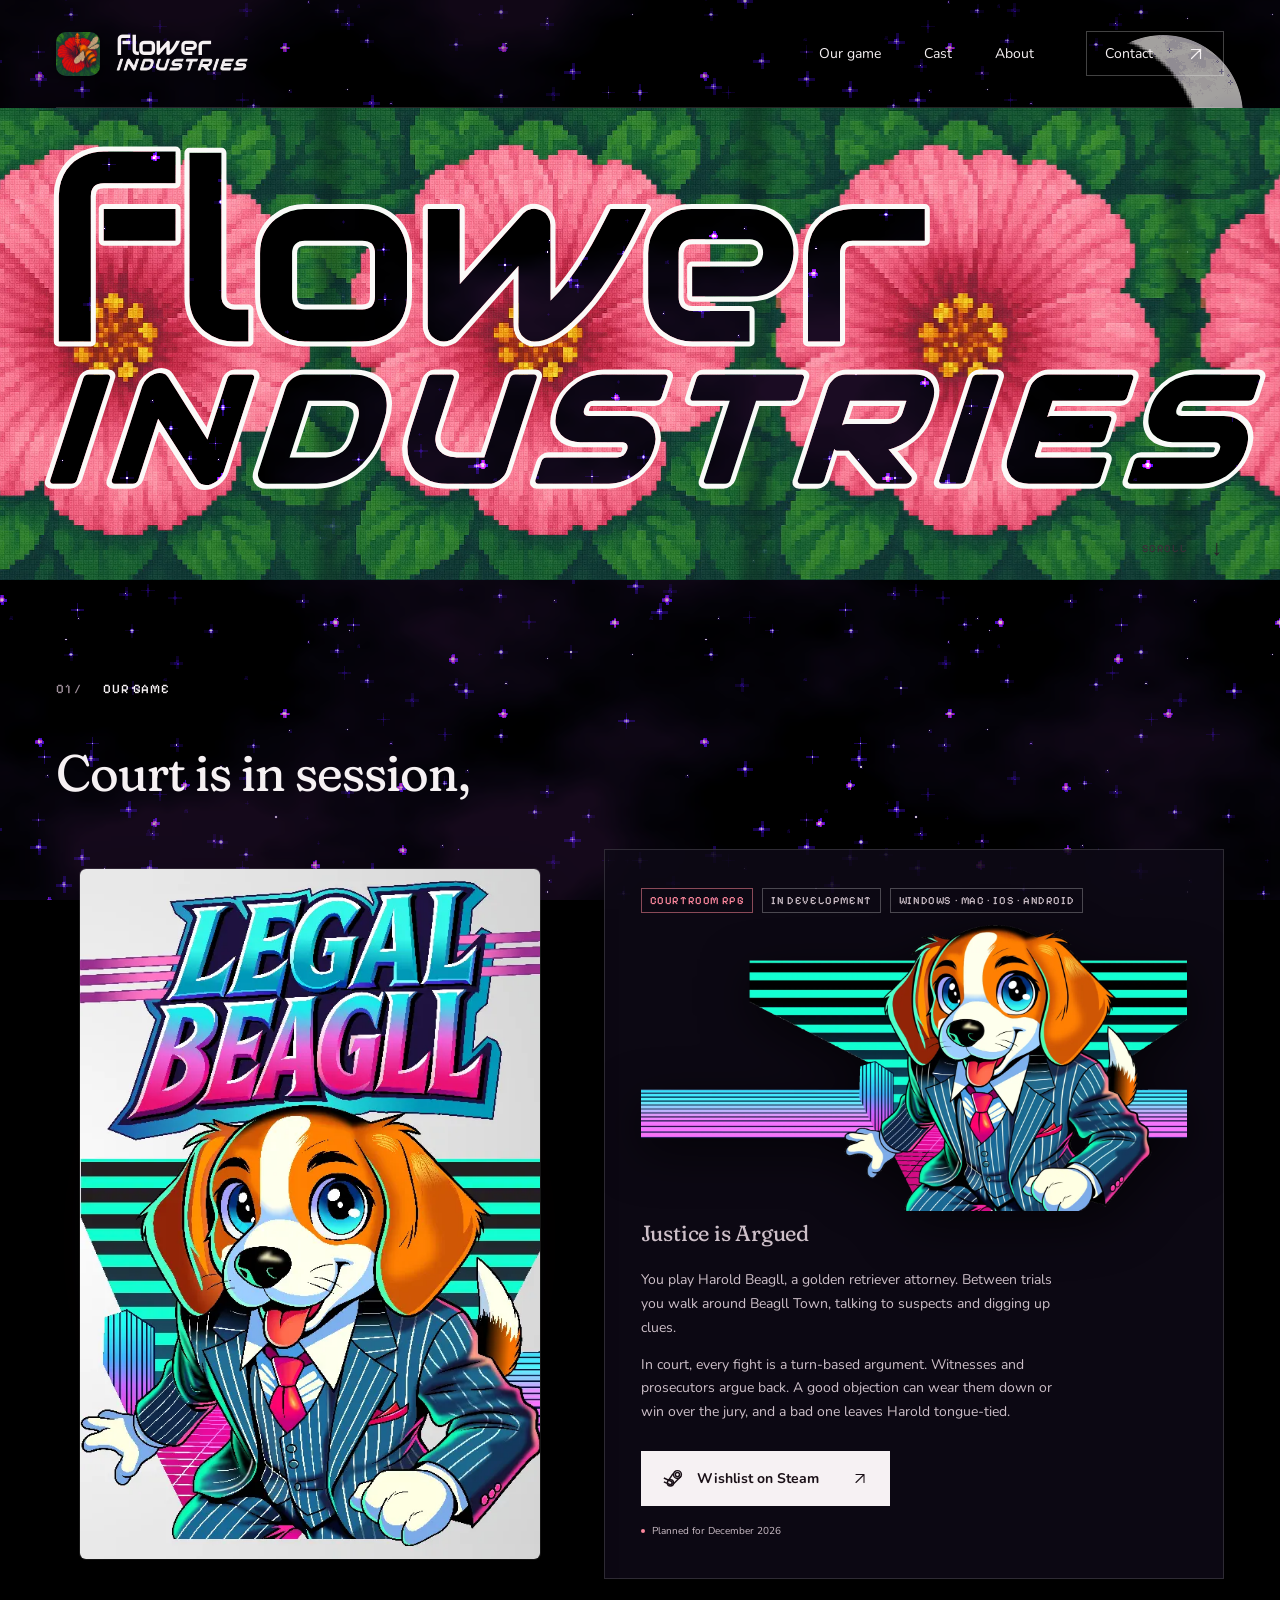
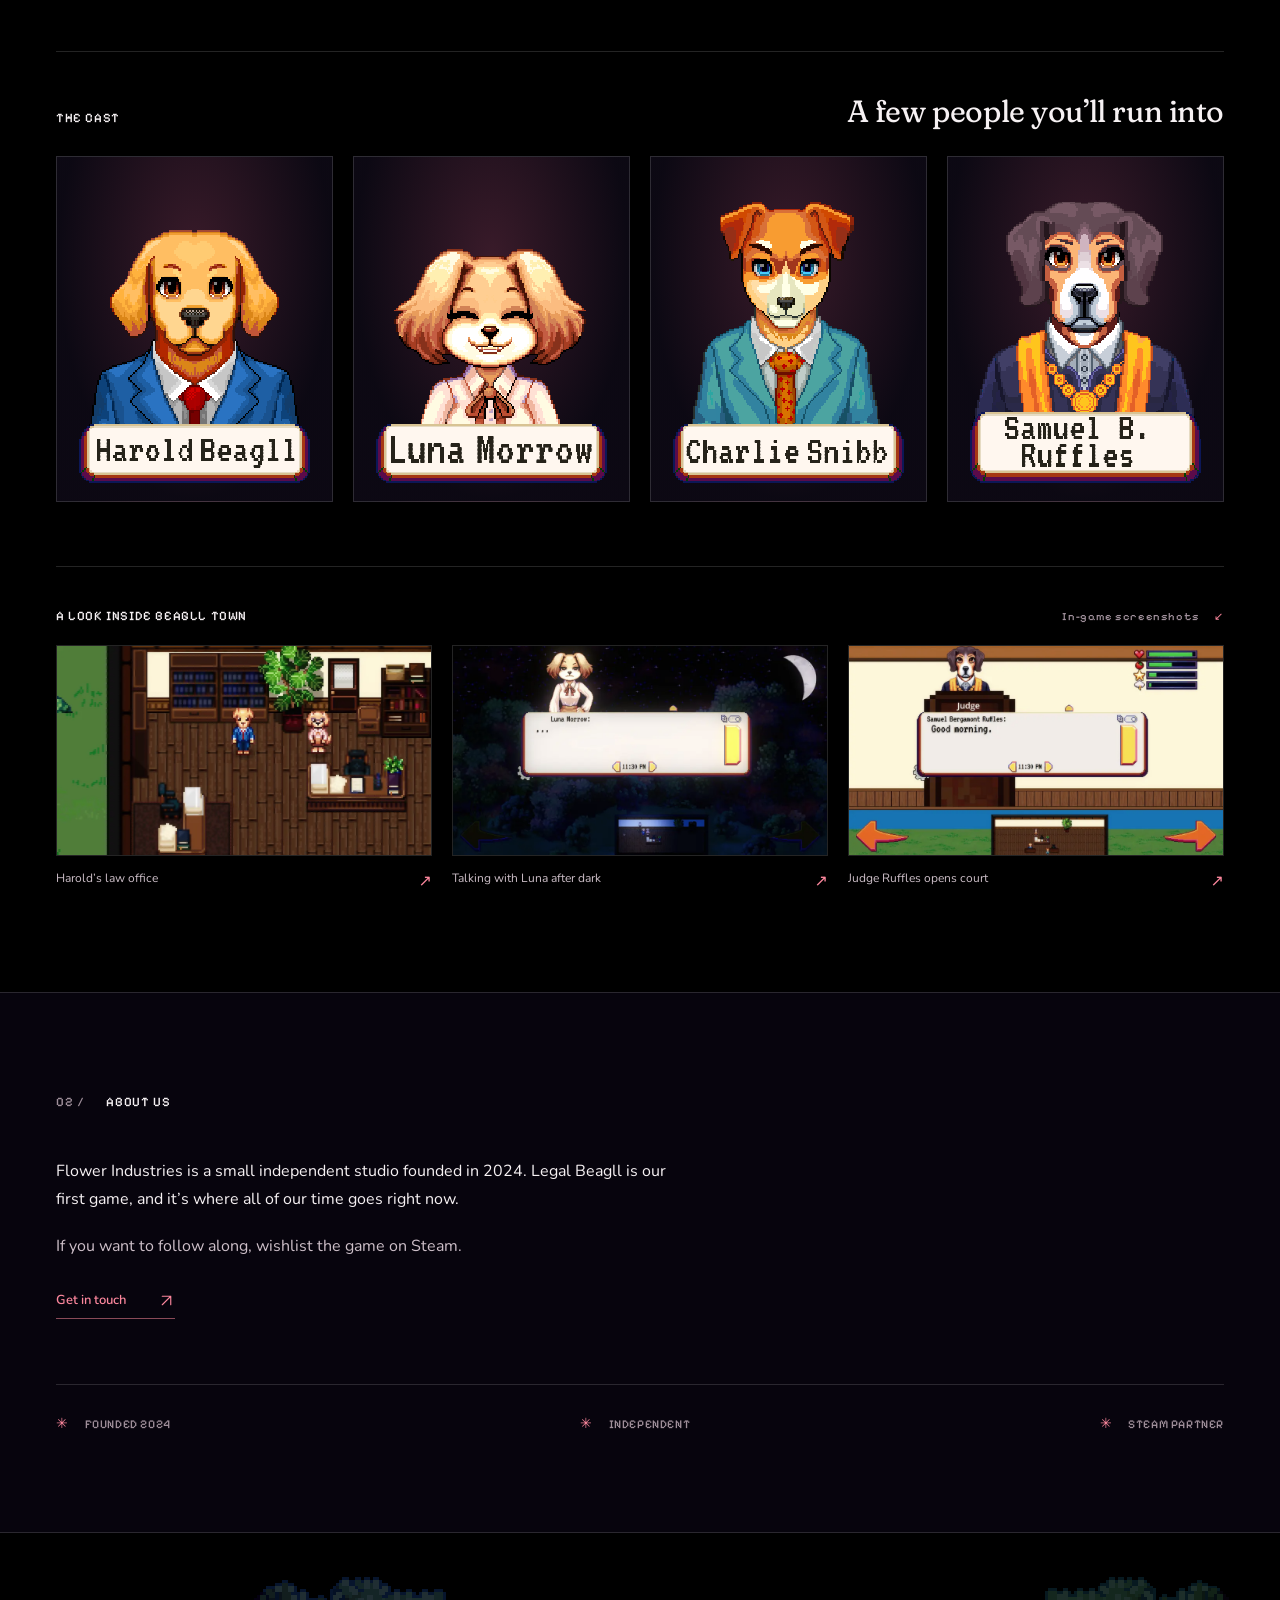
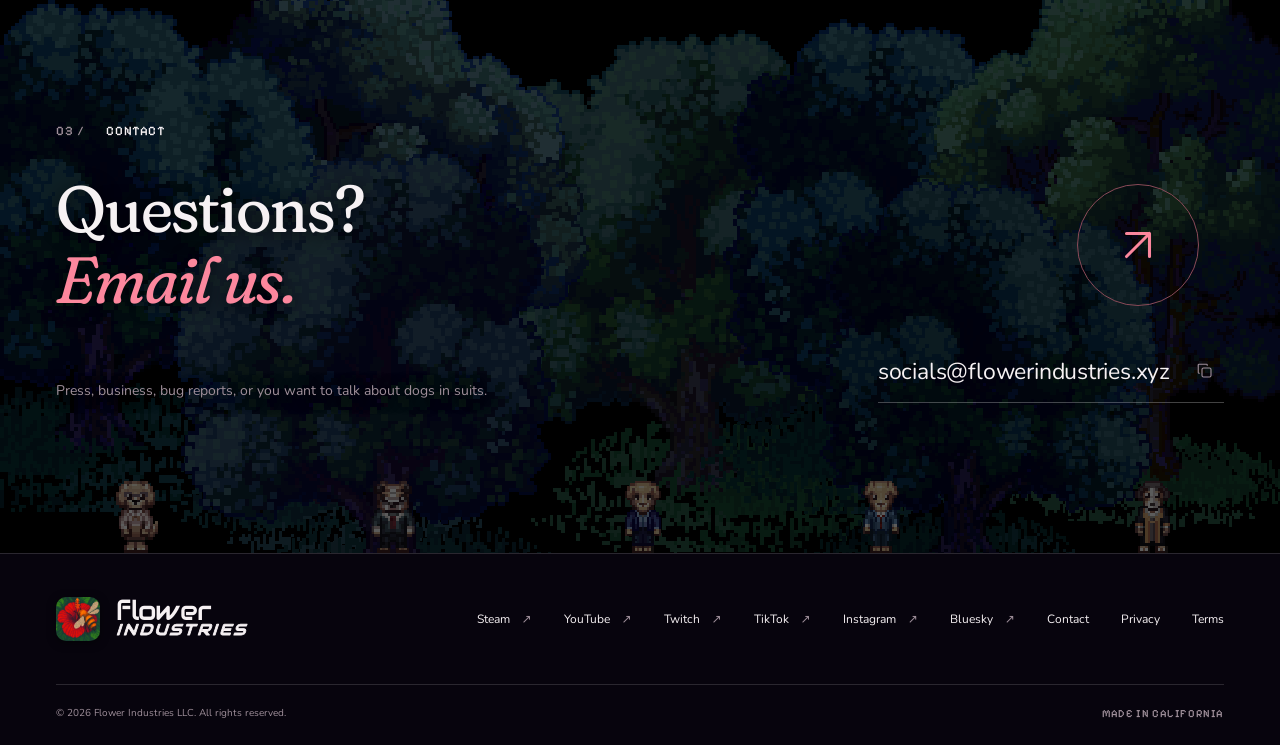
==== index.html @ 58cbf406 "Let the hero flowers glide between pixels instead of stepping Co-Authored-By: Claude Opus 5.5 <norep" ====
<!doctype html>
<html lang="en">
<head>
  <meta charset="UTF-8">
  <meta name="viewport" content="width=device-width, initial-scale=1.0">
  <meta name="theme-color" content="#000000">
  <link rel="canonical" href="https://flowerindustries.xyz/">
  <meta name="description" content="Flower Industries is an independent game studio making Legal Beagll: Justice is Argued, a courtroom RPG planned for Steam.">
  <meta property="og:type" content="website">
  <meta property="og:url" content="https://flowerindustries.xyz/">
  <meta property="og:site_name" content="Flower Industries">
  <meta property="og:image" content="https://flowerindustries.xyz/assets/brand/og-image.jpg">
  <meta property="og:image:width" content="1200">
  <meta property="og:image:height" content="630">
  <meta name="twitter:card" content="summary_large_image">
  <meta property="og:title" content="Flower Industries, makers of Legal Beagll">
  <meta property="og:description" content="Flower Industries is an independent game studio making Legal Beagll: Justice is Argued, a courtroom RPG planned for Steam.">
  <title>Flower Industries · Indie game studio, makers of Legal Beagll</title>
  <link rel="icon" href="assets/brand/favicon.ico?v=3" sizes="any">
  <link rel="icon" href="assets/brand/favicon-32.png?v=3" type="image/png" sizes="32x32">
  <link rel="apple-touch-icon" href="assets/brand/apple-touch-icon.png?v=3">
  <link rel="preconnect" href="https://fonts.googleapis.com">
  <link rel="preconnect" href="https://fonts.gstatic.com" crossorigin>
  <link href="https://fonts.googleapis.com/css2?family=Fraunces:ital,opsz,wght,SOFT,WONK@0,9..144,300..700,0..100,0..1;1,9..144,300..700,0..100,0..1&family=Nunito:wght@400..800&family=Pixelify+Sans:wght@400..700&family=Audiowide&display=swap" rel="stylesheet">
  <link rel="preload" as="image" href="assets/brand/logo-880.webp" fetchpriority="high">
  <link rel="stylesheet" href="styles.css?v=5">
  <script src="script.js?v=5" defer></script>
  <script src="sky.js?v=4" defer></script>
  <script type="application/ld+json">
  {
    "@context": "https://schema.org",
    "@graph": [
      {
        "@type": "Organization",
        "@id": "https://flowerindustries.xyz/#organization",
        "name": "Flower Industries",
        "legalName": "Flower Industries LLC",
        "url": "https://flowerindustries.xyz/",
        "logo": "https://flowerindustries.xyz/assets/brand/bee-128.png",
        "email": "socials@flowerindustries.xyz",
        "foundingDate": "2024",
        "sameAs": [
          "https://www.youtube.com/@FlowerIndustries",
          "https://www.tiktok.com/@flower.industries",
          "https://www.instagram.com/legalbeagll/",
          "https://bsky.app/profile/legalbeagll.bsky.social"
        ]
      },
      {
        "@type": "WebSite",
        "@id": "https://flowerindustries.xyz/#website",
        "name": "Flower Industries",
        "url": "https://flowerindustries.xyz/",
        "publisher": { "@id": "https://flowerindustries.xyz/#organization" }
      },
      {
        "@type": "VideoGame",
        "name": "Legal Beagll: Justice is Argued",
        "description": "A courtroom RPG in development, planned for Steam.",
        "gamePlatform": "Windows PC",
        "url": "https://store.steampowered.com/app/3988040/Legal_Beagll_Justice_is_Argued/",
        "author": { "@id": "https://flowerindustries.xyz/#organization" },
        "publisher": { "@id": "https://flowerindustries.xyz/#organization" }
      }
    ]
  }
  </script>
  </head>
<body>
  <canvas class="page-sky" aria-hidden="true"></canvas>
  <a class="skip-link" href="#main">Skip to content</a>
  <svg class="svg-library" xmlns="http://www.w3.org/2000/svg" aria-hidden="true">
    <filter id="white-outline" x="-5%" y="-10%" width="110%" height="120%" color-interpolation-filters="sRGB"><feMorphology in="SourceAlpha" operator="dilate" radius="4" result="d"/><feFlood flood-color="#fafaf8"/><feComposite in2="d" operator="in" result="o"/><feMerge><feMergeNode in="o"/><feMergeNode in="SourceGraphic"/></feMerge></filter>
    <symbol id="arrow" viewBox="0 0 24 24"><path d="M5 12h14m-6-6 6 6-6 6" fill="none" stroke="currentColor" stroke-width="1.6" stroke-linecap="round" stroke-linejoin="round"/></symbol>
    <symbol id="arrow-up" viewBox="0 0 24 24"><path d="M6 18 18 6M6 6h12v12" fill="none" stroke="currentColor" stroke-width="1.6" stroke-linecap="round" stroke-linejoin="round"/></symbol>
    <symbol id="steam" viewBox="0 0 24 24"><g fill="none" stroke="currentColor" stroke-width="1.7"><circle cx="16.5" cy="7.5" r="4.5"/><circle cx="16.5" cy="7.5" r="2.4"/><circle cx="8.5" cy="17" r="3.5"/><path d="m11.5 6.5-5 7.4M20.6 9.4l-9.3 9.4M1 11.4l8.3 3.9a1.9 1.9 0 0 1-1.7 3.4L1 15.8"/></g></symbol>
  </svg>
  <header class="site-header">
    <div class="container header-inner">
      <a class="brand" href="#home" aria-label="Flower Industries home"><img class="brand-logo" src="assets/brand/bee-128.png" alt="" width="44" height="44"><svg class="wordmark" viewBox="0 20 400 130" role="img" aria-label="Flower Industries"><text x="10" y="88" text-anchor="start" font-size="80" letter-spacing="-2">flower</text><text class="wm-bold" transform="skewX(-18) translate(43 0)" x="200" y="132" text-anchor="middle" textLength="380" lengthAdjust="spacing" font-size="46">INDUSTRIES</text></svg></a>
      <button class="menu-toggle" type="button" aria-expanded="false" aria-controls="primary-nav"><span>Menu</span><span class="menu-lines" aria-hidden="true"></span></button>
      <nav id="primary-nav" class="nav" aria-label="Main navigation">
        <a href="#game">Our game</a><a href="#cast">Cast</a><a href="#studio">About</a><a class="nav-contact" href="contact.html">Contact <svg aria-hidden="true"><use href="#arrow-up"/></svg></a>
      </nav>
    </div>
  </header>
  <main id="main">
    <section id="home" class="hero" aria-labelledby="hero-title">
      <div class="hero-tiles" aria-hidden="true"></div>
      <div class="container hero-inner">
        <div class="hero-copy">
          <h1 id="hero-title" class="hero-wordmark"><svg class="wordmark" viewBox="0 20 400 130" aria-hidden="true"><defs><path id="wm-flower" d="M52.1 45.8L52.1 55.9L29.2 55.9L29.2 45.8L52.1 45.8ZM52.1 27.5L52.1 37.6L29.3 37.6Q27.2 37.6 26.1 38.6Q25.1 39.7 25.1 41.7L25.1 41.7L25.1 88L14.9 88L14.9 41.7Q14.9 39.1 15.6 37.0Q16.3 34.9 17.4 33.3Q18.5 31.8 19.9 30.6Q21.4 29.5 22.9 28.8Q24.5 28.1 26.1 27.8Q27.7 27.5 29.2 27.5L29.2 27.5L52.1 27.5ZM75.3 77.8L75.3 88L70.8 88Q68.6 88 66.1 87.3Q63.7 86.5 61.5 84.8Q59.4 83.1 57.9 80.4Q56.5 77.7 56.5 73.7L56.5 73.7L56.5 27.9L66.7 27.9L66.7 73.7Q66.7 75.6 67.9 76.7Q69.0 77.8 70.8 77.8L70.8 77.8L75.3 77.8ZM125.8 60.0L125.8 73.7Q125.8 76.4 125.1 78.4Q124.5 80.5 123.4 82.1Q122.3 83.7 120.8 84.8Q119.4 85.9 117.8 86.6Q116.2 87.3 114.6 87.7Q113.0 88 111.5 88L111.5 88L93.2 88Q91.1 88 88.6 87.3Q86.1 86.5 84.0 84.8Q81.8 83.1 80.4 80.4Q79.0 77.7 79.0 73.7L79.0 73.7L79.0 60.0Q79.0 56.1 80.4 53.4Q81.8 50.7 84.0 49.0Q86.1 47.3 88.6 46.5Q91.1 45.8 93.2 45.8L93.2 45.8L111.5 45.8Q115.4 45.8 118.2 47.2Q120.9 48.6 122.6 50.7Q124.3 52.8 125.0 55.3Q125.8 57.8 125.8 60.0L125.8 60.0ZM115.6 73.7L115.6 60.1Q115.6 58.0 114.6 56.9Q113.5 55.9 111.5 55.9L111.5 55.9L93.3 55.9Q91.3 55.9 90.2 57.0Q89.2 58 89.2 60.0L89.2 60.0L89.2 73.7Q89.2 75.7 90.2 76.8Q91.3 77.8 93.3 77.8L93.3 77.8L111.5 77.8Q113.6 77.8 114.6 76.8Q115.6 75.7 115.6 73.7L115.6 73.7ZM190.6 45.8L202.0 45.8Q199.5 51.2 196.7 56.5Q193.9 61.7 190.8 66.4Q187.8 71.1 184.6 75.1Q181.4 79.0 178.2 81.9Q175.1 84.8 172.1 86.4Q169.1 88 166.4 88L166.4 88Q165.4 88 164.4 87.6Q163.5 87.2 162.8 86.5Q162.1 85.9 161.7 84.9Q161.3 84.0 161.3 82.9L161.3 82.9L161.3 63.9L141.1 86.5Q140.4 87.3 139.4 87.6Q138.5 88 137.5 88L137.5 88Q136.5 88 135.6 87.6Q134.7 87.2 133.9 86.5Q133.2 85.9 132.8 84.9Q132.4 84.0 132.4 82.9L132.4 82.9L132.4 45.8L142.6 45.8L142.6 69.8L162.8 47.2Q163.9 46.1 165.4 45.8Q166.9 45.5 168.4 46.2L168.4 46.2Q169.8 46.8 170.6 48.0Q171.5 49.3 171.5 50.8L171.5 50.8L171.5 75.0Q174.8 71.8 177.4 68.3Q180.1 64.8 182.4 61.0Q184.7 57.3 186.7 53.4Q188.7 49.6 190.6 45.8L190.6 45.8ZM248.9 59.8L248.9 59.8Q248.9 61.9 248.1 64.3Q247.4 66.8 245.7 68.8Q244.1 70.9 241.4 72.3Q238.7 73.7 234.9 73.7L234.9 73.7L216.6 73.7L216.6 64.1L234.9 64.1Q237.0 64.1 238.1 62.8Q239.2 61.6 239.2 59.7L239.2 59.7Q239.2 57.7 238.0 56.6Q236.7 55.4 234.9 55.4L234.9 55.4L216.6 55.4Q214.5 55.4 213.4 56.7Q212.3 58.0 212.3 59.8L212.3 59.8L212.3 74.0Q212.3 76.0 213.5 77.2Q214.8 78.3 216.7 78.3L216.7 78.3L234.9 78.3L234.9 88L216.6 88Q214.5 88 212.0 87.3Q209.6 86.5 207.5 84.9Q205.4 83.2 204.0 80.5Q202.6 77.8 202.6 74.0L202.6 74.0L202.6 59.8Q202.6 57.6 203.3 55.2Q204.1 52.8 205.7 50.7Q207.4 48.6 210.1 47.2Q212.8 45.8 216.6 45.8L216.6 45.8L234.9 45.8Q237.0 45.8 239.5 46.5Q241.9 47.3 244.0 48.9Q246.1 50.6 247.5 53.3Q248.9 55.9 248.9 59.8ZM290.7 45.8L290.7 55.9L267.8 55.9Q265.8 55.9 264.7 57.0Q263.7 58 263.7 60.0L263.7 60.0L263.7 88L253.5 88L253.5 60.0Q253.5 57.4 254.2 55.3Q254.8 53.2 255.9 51.7Q257.1 50.1 258.5 49.0Q259.9 47.8 261.5 47.1Q263.1 46.4 264.7 46.1Q266.4 45.8 267.8 45.8L267.8 45.8L290.7 45.8Z"/><path id="wm-industries" transform="skewX(-18) translate(43 0)" d="M19.3 99.8L19.3 132L13.4 132L13.4 99.8L19.3 99.8ZM65.2 99.8L65.2 129.5Q65.2 130.1 64.9 130.7Q64.7 131.2 64.3 131.6Q63.9 132 63.4 132.2Q62.8 132.4 62.2 132.4L62.2 132.4Q61.7 132.4 61.2 132.2Q60.6 132.0 60.2 131.6L60.2 131.6L38.8 109.3L38.8 132L33.0 132L33.0 102.3Q33.0 101.4 33.5 100.7Q34.0 99.9 34.8 99.6L34.8 99.6Q35.6 99.2 36.5 99.4Q37.4 99.6 38.0 100.2L38.0 100.2L59.3 122.5L59.3 99.8L65.2 99.8ZM111.0 113.3L111.0 118.5Q111.0 121.5 110.0 123.9Q109.0 126.4 107.2 128.2Q105.4 130.0 102.9 131.0Q100.4 132 97.5 132L97.5 132L81.8 132Q81.1 132 80.6 131.8Q80.1 131.6 79.7 131.2Q79.3 130.8 79.0 130.2Q78.8 129.7 78.8 129.1L78.8 129.1L78.8 102.7Q78.8 102.1 79.0 101.6Q79.3 101.0 79.7 100.6Q80.1 100.2 80.6 100.0Q81.1 99.8 81.8 99.8L81.8 99.8L97.5 99.8Q100.4 99.8 102.9 100.8Q105.4 101.8 107.2 103.6Q109.0 105.4 110.0 107.9Q111.0 110.3 111.0 113.3L111.0 113.3ZM105.2 118.5L105.2 113.3Q105.2 111.6 104.6 110.1Q104.1 108.7 103.1 107.7Q102.0 106.7 100.6 106.2Q99.2 105.6 97.5 105.6L97.5 105.6L84.7 105.6L84.7 126.2L97.5 126.2Q99.2 126.2 100.6 125.6Q102.0 125.1 103.1 124.1Q104.1 123.1 104.6 121.7Q105.2 120.3 105.2 118.5L105.2 118.5ZM155.2 99.8L155.2 129.1Q155.2 129.7 155.0 130.2Q154.7 130.8 154.3 131.2Q153.9 131.6 153.4 131.8Q152.8 132 152.2 132L152.2 132L139.1 132Q137.2 132 135.3 131.6Q133.4 131.2 131.6 130.3Q129.8 129.5 128.2 128.2Q126.7 126.9 125.5 125.1Q124.3 123.3 123.6 121.0Q123.0 118.7 123.0 115.9L123.0 115.9L123.0 99.8L128.8 99.8L128.8 115.9Q128.8 118.4 129.5 120.1Q130.2 121.8 131.2 122.9Q132.3 124.1 133.5 124.7Q134.8 125.4 135.9 125.7Q137.1 126.0 137.9 126.1Q138.8 126.2 139.1 126.2L139.1 126.2L149.3 126.2L149.3 99.8L155.2 99.8ZM199.8 122.5L199.8 122.5Q199.8 124.3 199.4 125.6Q198.9 127.0 198.2 128.1Q197.5 129.1 196.5 129.9Q195.6 130.6 194.5 131.1Q193.5 131.6 192.4 131.8Q191.4 132 190.4 132L190.4 132L167.9 132L167.9 126.2L190.4 126.2Q192.1 126.2 193.0 125.2Q194.0 124.2 194.0 122.5L194.0 122.5Q194.0 121.7 193.7 121.0Q193.5 120.4 193.0 119.9Q192.5 119.4 191.9 119.1Q191.2 118.8 190.4 118.8L190.4 118.8L177.0 118.8Q175.6 118.8 173.9 118.3Q172.3 117.8 170.9 116.7Q169.5 115.6 168.5 113.8Q167.6 111.9 167.6 109.3L167.6 109.3Q167.6 106.7 168.5 104.9Q169.5 103.1 170.9 101.9Q172.3 100.8 173.9 100.3Q175.6 99.8 177.0 99.8L177.0 99.8L196.9 99.8L196.9 105.6L177.0 105.6Q175.3 105.6 174.4 106.6Q173.5 107.7 173.5 109.3L173.5 109.3Q173.5 111.0 174.4 112.0Q175.3 113.0 177.0 113.0L177.0 113.0L190.4 113.0L190.5 113.0Q191.4 113.0 192.5 113.2Q193.5 113.4 194.6 113.9Q195.6 114.4 196.5 115.2Q197.5 115.9 198.2 117.0Q198.9 118.1 199.4 119.4Q199.8 120.8 199.8 122.5ZM240.3 99.8L240.3 105.6L227.4 105.6L227.4 132L221.6 132L221.6 105.6L208.7 105.6L208.7 99.8L240.3 99.8ZM283.7 106.9L283.7 110.6Q283.7 112.6 283.2 114.2Q282.7 115.8 281.9 117.0Q281.0 118.2 279.9 119.0Q278.8 119.9 277.6 120.4Q276.4 121.0 275.2 121.2Q274.0 121.5 272.9 121.5L272.9 121.5L285.1 132L276.1 132L263.9 121.5L259.7 121.5L259.7 115.6L272.9 115.6Q274.0 115.5 274.9 115.2Q275.8 114.8 276.5 114.2Q277.1 113.5 277.5 112.6Q277.9 111.8 277.9 110.6L277.9 110.6L277.9 106.9Q277.9 106.4 277.7 106.2Q277.6 105.9 277.4 105.8Q277.2 105.7 277.0 105.7Q276.8 105.6 276.6 105.6L276.6 105.6L257.3 105.6L257.3 132L251.5 132L251.5 102.7Q251.5 102.1 251.7 101.6Q252.0 101.0 252.3 100.6Q252.7 100.2 253.3 100.0Q253.8 99.8 254.4 99.8L254.4 99.8L276.6 99.8Q278.6 99.8 279.9 100.5Q281.3 101.2 282.1 102.3Q282.9 103.3 283.3 104.6Q283.7 105.8 283.7 106.9L283.7 106.9ZM302.3 99.8L302.3 132L296.5 132L296.5 99.8L302.3 99.8ZM342.5 113.0L342.5 118.8L324.1 118.8L324.1 113.0L342.5 113.0ZM345.2 126.2L345.2 132L324.1 132Q322.9 132 321.4 131.6Q320.0 131.1 318.8 130.2Q317.6 129.2 316.7 127.6Q315.9 126.1 315.9 123.8L315.9 123.8L315.9 102.7Q315.9 102.1 316.1 101.6Q316.4 101.0 316.8 100.6Q317.2 100.2 317.7 100.0Q318.2 99.8 318.9 99.8L318.9 99.8L345.2 99.8L345.2 105.6L321.8 105.6L321.8 123.8Q321.8 124.9 322.4 125.6Q323.0 126.2 324.1 126.2L324.1 126.2L345.2 126.2ZM388.5 122.5L388.5 122.5Q388.5 124.3 388.1 125.6Q387.7 127.0 386.9 128.1Q386.2 129.1 385.3 129.9Q384.3 130.6 383.3 131.1Q382.2 131.6 381.2 131.8Q380.1 132 379.1 132L379.1 132L356.6 132L356.6 126.2L379.1 126.2Q380.8 126.2 381.8 125.2Q382.7 124.2 382.7 122.5L382.7 122.5Q382.7 121.7 382.5 121.0Q382.2 120.4 381.7 119.9Q381.3 119.4 380.6 119.1Q380.0 118.8 379.1 118.8L379.1 118.8L365.7 118.8Q364.3 118.8 362.7 118.3Q361.0 117.8 359.6 116.7Q358.2 115.6 357.3 113.8Q356.4 111.9 356.4 109.3L356.4 109.3Q356.4 106.7 357.3 104.9Q358.2 103.1 359.6 101.9Q361.0 100.8 362.7 100.3Q364.3 99.8 365.7 99.8L365.7 99.8L385.6 99.8L385.6 105.6L365.7 105.6Q364.1 105.6 363.1 106.6Q362.2 107.7 362.2 109.3L362.2 109.3Q362.2 111.0 363.1 112.0Q364.1 113.0 365.7 113.0L365.7 113.0L379.1 113.0L379.2 113.0Q380.1 113.0 381.2 113.2Q382.2 113.4 383.3 113.9Q384.3 114.4 385.3 115.2Q386.2 115.9 387.0 117.0Q387.7 118.1 388.1 119.4Q388.5 120.8 388.5 122.5Z"/><mask id="wm-ring" maskUnits="userSpaceOnUse" x="-50" y="0" width="500" height="200"><rect x="-50" y="0" width="500" height="200" fill="#fff"/><use href="#wm-flower" fill="#000"/><use href="#wm-industries" fill="#000" stroke="#000" stroke-width="2.6" stroke-linejoin="round"/></mask></defs><g class="wm-ring" mask="url(#wm-ring)"><use href="#wm-flower" stroke-width="3.2"/><use href="#wm-industries" stroke-width="5.8"/></g></svg><span class="sr-only">Flower Industries</span></h1>
        </div>
        <div class="hero-bottom"><span></span><a href="#game">SCROLL <span aria-hidden="true">↓</span></a></div>
      </div>
    </section>

    <section id="game" class="game-section section-pad" aria-labelledby="game-section-title">
      <div class="container">
        <div class="section-heading"><p class="eyebrow"><span class="section-number">01 /</span> OUR GAME</p></div>
        <div class="game-intro"><h2 id="game-section-title">Court is in session,</h2></div>
        <article class="featured-game showcase">
          <a class="showcase-art" href="https://store.steampowered.com/app/3988040/Legal_Beagll_Justice_is_Argued/" target="_blank" rel="noopener noreferrer" aria-label="Explore Legal Beagll: Justice is Argued on Steam (opens in a new tab)">
            <img class="cover-img" src="assets/legal-beagll-cover.webp" srcset="assets/legal-beagll-cover.webp 600w, assets/legal-beagll-cover-1200.webp 1200w" sizes="(max-width: 800px) 360px, 460px" alt="Legal Beagll cover: the neon title above Benny, a beagle in a pinstripe suit, on a teal striped background." loading="lazy" decoding="async" width="600" height="900" style="background-image:url([data-uri])" onload="this.classList.add('is-loaded')">
          </a>
          <div class="game-copy">
            <div class="game-tags"><span>COURTROOM RPG</span><span>IN DEVELOPMENT</span><span>WINDOWS · MAC · IOS · ANDROID</span></div>
            <h3><img class="game-wordmark keyart" src="assets/legal-beagll-key-art.webp" alt="Benny, a beagle in a pinstripe suit, striking a pose in front of neon stripes." width="1200" height="628"><span>Justice is Argued</span></h3>
            <p>You play Harold Beagll, a golden retriever attorney. Between trials you walk around Beagll Town, talking to suspects and digging up clues.</p>
            <p>In court, every fight is a turn-based argument. Witnesses and prosecutors argue back. A good objection can wear them down or win over the jury, and a bad one leaves Harold tongue-tied.</p>
            <a class="button button-light" href="https://store.steampowered.com/app/3988040/Legal_Beagll_Justice_is_Argued/" target="_blank" rel="noopener noreferrer"><svg aria-hidden="true"><use href="#steam"/></svg> Wishlist on Steam <svg aria-hidden="true"><use href="#arrow-up"/></svg><span class="sr-only"> (opens in a new tab)</span></a>
            <p class="release-note"><span class="status-dot"></span> Planned for December 2026</p>
          </div>
        </article>
        <div id="cast" class="cast" aria-labelledby="cast-title">
          <div class="cast-heading"><span class="eyebrow">THE CAST</span><h3 id="cast-title">A few people you’ll run into</h3></div>
          <ul class="cast-grid">
            <li class="cast-card"><button type="button" class="cast-toggle" aria-expanded="false" aria-controls="cast-detail" data-cast="harold"><img src="assets/cast/harold.png" alt="Portrait of Harold Beagll, a golden retriever in a blue suit and red tie." width="565" height="640" loading="lazy"><span class="sr-only">Show details for Harold Beagll</span></button>
              <template><div class="cast-detail-inner"><img class="cast-detail-sprite" src="assets/cast/sprite-harold.png" alt="" width="60" height="120"><div><p class="eyebrow">DEFENSE ATTORNEY</p><h4>Harold Beagll</h4><p>A defense attorney.</p><blockquote>“...”</blockquote></div></div></template>
            </li>
            <li class="cast-card"><button type="button" class="cast-toggle" aria-expanded="false" aria-controls="cast-detail" data-cast="luna"><img src="assets/cast/luna.png" alt="Portrait of Luna Morrow, smiling in a pink blouse with a bow." width="565" height="640" loading="lazy"><span class="sr-only">Show details for Luna Morrow</span></button>
              <template><div class="cast-detail-inner"><img class="cast-detail-sprite" src="assets/cast/sprite-luna.png" alt="" width="64" height="108"><div><p class="eyebrow">RECEPTIONIST</p><h4>Luna Morrow</h4><p>The receptionist at Beagll Law Company. She’s eager to get this over with.</p><blockquote>“You know I only hired you because Mr. Lovell made me, right? Don’t go thinking you can <strong>lose</strong> a case and <strong>everything’s gonna be ok.</strong>”</blockquote></div></div></template>
            </li>
            <li class="cast-card"><button type="button" class="cast-toggle" aria-expanded="false" aria-controls="cast-detail" data-cast="charlie"><img src="assets/cast/charlie.png" alt="Portrait of Charlie Snibb, a stern dog in a teal suit." width="565" height="640" loading="lazy"><span class="sr-only">Show details for Charlie Snibb</span></button>
              <template><div class="cast-detail-inner"><img class="cast-detail-sprite" src="assets/cast/sprite-charlie.png" alt="" width="15" height="28"><div><p class="eyebrow">CORPORATE COUNSEL</p><h4>Charlie Snibb</h4><p>Corporate counsel for ChewyPharma. Loves long walks on the beach and putting upstarts in their place.</p><blockquote>“My client... as a matter of fact — you know what, no. I’m innocent, my client is innocent. Beagll is lying, whatever he’s saying over there. It’s complete B.S.”</blockquote></div></div></template>
            </li>
            <li class="cast-card"><button type="button" class="cast-toggle" aria-expanded="false" aria-controls="cast-detail" data-cast="sam"><img src="assets/cast/sam.png" alt="Portrait of Samuel B. Ruffles, a hound wearing a gold chain of office." width="565" height="640" loading="lazy"><span class="sr-only">Show details for Samuel B. Ruffles</span></button>
              <template><div class="cast-detail-inner"><img class="cast-detail-sprite" src="assets/cast/sprite-sam.png" alt="" width="56" height="116"><div><p class="eyebrow">PRESIDING JUDGE</p><h4>Samuel B. Ruffles</h4><p>The presiding judge. Fair, slow, and very fond of his gavel.</p><blockquote>“Per legem, veritas fī.”</blockquote></div></div></template>
            </li>
          </ul>
          <div id="cast-detail" class="cast-detail" aria-live="polite"><div class="cast-detail-clip"><div class="cast-detail-body"></div></div></div>
        </div>
        <div class="screenshots-heading"><span class="eyebrow">A LOOK INSIDE BEAGLL TOWN</span><span>In-game screenshots <span aria-hidden="true">↙</span></span></div>
        <div class="screenshots">
          <a class="screenshot" href="assets/game-screenshot-1-full.webp" data-lightbox data-caption="Harold’s law office" aria-label="Enlarge screenshot: Harold’s law office"><img src="assets/game-screenshot-1-960.webp" srcset="assets/game-screenshot-1-960.webp 960w, assets/game-screenshot-1.webp 1920w" sizes="(max-width: 560px) 100vw, (max-width: 800px) 50vw, 430px" alt="Pixel art gameplay inside a wood-paneled law office." width="1920" height="1080" loading="lazy" decoding="async"><span>Harold’s law office <span aria-hidden="true">↗</span></span></a>
          <a class="screenshot" href="assets/game-screenshot-2-full.webp" data-lightbox data-caption="Talking with Luna after dark" aria-label="Enlarge screenshot: Talking with Luna after dark"><img src="assets/game-screenshot-2-960.webp" srcset="assets/game-screenshot-2-960.webp 960w, assets/game-screenshot-2.webp 1920w" sizes="(max-width: 560px) 100vw, (max-width: 800px) 50vw, 430px" alt="A conversation with Luna Morrow beneath a moonlit sky." width="1920" height="1080" loading="lazy" decoding="async"><span>Talking with Luna after dark <span aria-hidden="true">↗</span></span></a>
          <a class="screenshot" href="assets/game-screenshot-3-full.webp" data-lightbox data-caption="Judge Ruffles opens court" aria-label="Enlarge screenshot: Judge Ruffles opens court"><img src="assets/game-screenshot-3-960.webp" srcset="assets/game-screenshot-3-960.webp 960w, assets/game-screenshot-3.webp 1920w" sizes="(max-width: 560px) 100vw, (max-width: 800px) 50vw, 430px" alt="A canine judge presiding over a courtroom in Legal Beagll." width="1920" height="1080" loading="lazy" decoding="async"><span>Judge Ruffles opens court <span aria-hidden="true">↗</span></span></a>
        </div>
      </div>
    </section>

    <section id="studio" class="studio-section section-pad" aria-label="About us">
      <div class="container">
        <div class="section-heading"><p class="eyebrow"><span class="section-number">02 /</span> ABOUT US</p></div>
        <div class="studio-content"><div class="studio-copy"><p>Flower Industries is a small independent studio founded in 2024. Legal Beagll is our first game, and it’s where all of our time goes right now.</p><p>If you want to follow along, wishlist the game on Steam.</p><a class="text-link" href="contact.html">Get in touch <svg aria-hidden="true"><use href="#arrow-up"/></svg></a></div></div>
        <div class="studio-statement"><span>FOUNDED 2024</span><span>INDEPENDENT</span><span>STEAM PARTNER</span></div>
      </div>
    </section>

    <section id="contact" class="contact-section section-pad has-forest" aria-labelledby="contact-title">
      <div class="sprite-strip forest-bg" aria-hidden="true"><div class="strip-trees" aria-hidden="true"><img src="assets/sky/tree_e.png" alt="" class="" style="left:22%;height:560px;"><img src="assets/sky/tree_d.png" alt="" class="" style="left:47%;height:580px;"><img src="assets/sky/tree_a.png" alt="" class="" style="left:68%;height:640px;"><img src="assets/sky/tree_c.png" alt="" class="" style="left:82%;height:660px;transform:scaleX(-1);"><img src="assets/sky/tree_d.png" alt="" class="" style="left:-14%;height:600px;transform:scaleX(-1);"><img src="assets/sky/tree_d.png" alt="" class="front" style="left:14%;height:520px;transform:scaleX(-1);"><img src="assets/sky/tree_f.png" alt="" class="front" style="left:54%;height:540px;"></div><img src="assets/cast/sprite-harold.png" alt="" width="60" height="120" loading="lazy"><img src="assets/cast/sprite-luna.png" alt="" width="64" height="108" loading="lazy"><img src="assets/cast/sprite-charles.png" alt="" width="64" height="108" loading="lazy"><img src="assets/cast/sprite-sam.png" alt="" width="56" height="116" loading="lazy"><img src="assets/cast/sprite-lovell.png" alt="" width="60" height="120" loading="lazy"></div>
      <div class="container contact-content">
        <p class="eyebrow"><span class="section-number">03 /</span> CONTACT</p>
        <div class="contact-main"><h2 id="contact-title">Questions?<br><em>Email us.</em></h2><a class="contact-orb" href="mailto:socials@flowerindustries.xyz" aria-label="Email Flower Industries"><svg aria-hidden="true"><use href="#arrow-up"/></svg></a></div>
        <div class="contact-details"><p>Press, business, bug reports, or you want to talk about dogs in suits.</p><div class="email-row"><a href="mailto:socials@flowerindustries.xyz">socials@flowerindustries.xyz</a><button class="copy-email" type="button" aria-label="Copy email address" title="Copy email address"><svg viewBox="0 0 24 24" aria-hidden="true"><rect x="8" y="8" width="12" height="12" rx="2"/><path d="M15 5V4a1 1 0 0 0-1-1H4a1 1 0 0 0-1 1v10a1 1 0 0 0 1 1h1"/></svg></button></div></div>
      </div>
    </section>
  </main>
  <footer class="site-footer">
    <div class="container footer-top">
      <a class="brand" href="index.html" aria-label="Flower Industries home"><img class="brand-logo" src="assets/brand/bee-128.png" alt="" width="44" height="44"><svg class="wordmark" viewBox="0 20 400 130" role="img" aria-label="Flower Industries"><text x="10" y="88" text-anchor="start" font-size="80" letter-spacing="-2">flower</text><text class="wm-bold" transform="skewX(-18) translate(43 0)" x="200" y="132" text-anchor="middle" textLength="380" lengthAdjust="spacing" font-size="46">INDUSTRIES</text></svg></a>
      <div class="footer-links"><a href="https://store.steampowered.com/app/3988040/Legal_Beagll_Justice_is_Argued/" target="_blank" rel="noopener noreferrer">Steam <span aria-hidden="true">↗</span><span class="sr-only"> (opens in a new tab)</span></a><a href="https://www.youtube.com/@FlowerIndustries" target="_blank" rel="noopener noreferrer">YouTube <span aria-hidden="true">↗</span><span class="sr-only"> (opens in a new tab)</span></a><a href="https://www.twitch.tv/directory/category/legal-beagll-justice-is-argued" target="_blank" rel="noopener noreferrer">Twitch <span aria-hidden="true">↗</span><span class="sr-only"> (opens in a new tab)</span></a><a href="https://www.tiktok.com/@flower.industries" target="_blank" rel="noopener noreferrer">TikTok <span aria-hidden="true">↗</span><span class="sr-only"> (opens in a new tab)</span></a><a href="https://www.instagram.com/legalbeagll/" target="_blank" rel="noopener noreferrer">Instagram <span aria-hidden="true">↗</span><span class="sr-only"> (opens in a new tab)</span></a><a href="https://bsky.app/profile/legalbeagll.bsky.social" target="_blank" rel="noopener noreferrer">Bluesky <span aria-hidden="true">↗</span><span class="sr-only"> (opens in a new tab)</span></a><a href="contact.html">Contact</a><a href="privacy.html">Privacy</a><a href="terms.html">Terms</a></div>
    </div>
    <div class="container footer-bottom"><span>© <span id="year">2026</span> Flower Industries LLC. All rights reserved.</span><span>MADE IN CALIFORNIA</span></div>
  </footer>
  <dialog class="lightbox" aria-label="Game screenshot viewer"><div class="lightbox-toolbar"><p id="lightbox-caption"></p><button type="button" class="lightbox-close" aria-label="Close screenshot viewer">Close <span aria-hidden="true">×</span></button></div><img id="lightbox-image" src="" alt=""><div class="lightbox-controls"><button type="button" id="previous-image" aria-label="Previous screenshot">←</button><span id="image-count" aria-live="polite"></span><button type="button" id="next-image" aria-label="Next screenshot">→</button></div></dialog>
  <div class="toast" role="status" aria-live="polite"></div>
</body>
</html>
---- styles.css ----
:root{
  /* Palette — dark site over the twinkle sky; the hero keeps the flower tiles. Edit here to re-theme */
  --bg:transparent;--bg-rgb:0,0,0;--panel:rgba(14,10,22,.88);--panel-2:rgba(40,20,40,.8);--band:rgba(10,6,18,.72);
  --border:rgba(255,255,255,.14);--border-strong:rgba(255,255,255,.26);
  --ink:#f6f1f3;--text:#cdbfc8;--muted:#9f8f9a;
  --accent:#fc879d;--accent-hi:#ffb4c2;--on-accent:#2b0c14;--accent-soft:#f5718c;--accent-line:#8a4a58;--accent-glow:#3a1b2a;
  --secondary:#a08f99;
  --light-btn:#f6f1f3;--on-light:#1a1017;
  --stage:rgba(8,6,14,.9);--stage-hover:rgba(20,12,28,.95);--stage-text:#9f8f9a;--stage-glow:rgba(245,113,140,.12);
  --hero-bg:#fafaf8;--hero-ink:#2b1f2a;--hero-text:#5b4b55;
  --scrim:rgba(0,0,0,.85);--shadow:rgba(0,0,0,.5);
  --display:'Fraunces',Georgia,'Times New Roman',serif;--body:'Nunito','Trebuchet MS','Segoe UI',system-ui,sans-serif;--pixel:'Pixelify Sans','Courier New',monospace;--wordmark:'Audiowide','Arial Black',sans-serif;color-scheme:dark}
*{box-sizing:border-box}html{scroll-behavior:smooth;scroll-padding-top:30px}body{margin:0;background:#000;color:var(--ink);font-family:var(--body);font-size:16px;-webkit-font-smoothing:antialiased}body.modal-open{overflow:hidden}a{color:inherit;text-decoration:none}button{font:inherit;color:inherit}button,a{-webkit-tap-highlight-color:transparent}button{cursor:pointer}button:disabled{cursor:default}img{display:block;max-width:100%;height:auto}svg{display:inline-block;width:24px;height:24px;flex-shrink:0}h1,h2,h3,p{margin:0}h1,h2,h3{font-family:var(--display);font-weight:400}button,a{touch-action:manipulation}a:focus-visible,button:focus-visible{outline:2px solid var(--accent);outline-offset:7px}::selection{background:var(--accent);color:var(--bg)}.container{width:calc(100% - 112px);max-width:1328px;margin-inline:auto}.svg-library{position:absolute;width:0;height:0;overflow:hidden}.sr-only{position:absolute;width:1px;height:1px;padding:0;margin:-1px;overflow:hidden;clip:rect(0,0,0,0);white-space:nowrap;border:0}.skip-link{position:fixed;left:20px;top:-100px;background:var(--accent);color:var(--bg);padding:16px 24px;z-index:100}.skip-link:focus{top:16px}
.site-header{position:relative;z-index:10;background:rgba(0,0,0,.35);color:var(--ink)}.header-inner{height:108px;border-bottom:1px solid var(--border);display:flex;align-items:center;justify-content:space-between}.brand{display:inline-flex;align-items:center;gap:13px}.brand-logo{width:44px;height:44px;border-radius:10px;box-shadow:0 2px 8px var(--shadow)}.brand>span{font-family:var(--display);font-size:17px;line-height:1.03;letter-spacing:2px;font-weight:500}.brand>span>span{display:block;font-size:11px;letter-spacing:2.7px;margin-top:6px}.nav{display:flex;align-items:center;gap:43px;font-size:14px}.nav a{transition:color .2s;color:var(--ink)}.nav a:hover{color:var(--accent)}.nav-contact{display:flex;align-items:center;gap:34px;margin-left:9px;border:1px solid var(--border-strong);padding:12px 18px}.nav-contact svg{width:18px;height:18px}.menu-toggle{display:none}
.hero{position:relative;isolation:isolate;overflow:hidden;background:var(--hero-bg);color:var(--hero-ink)}.hero-inner{min-height:720px;display:flex;flex-direction:column;justify-content:space-between;padding-top:103px}.eyebrow{font-size:11px;font-weight:550;letter-spacing:1.7px;line-height:1.5;display:flex;align-items:center;gap:12px}.status-dot{display:inline-block;width:6px;height:6px;border-radius:50%;background:var(--accent);flex-shrink:0}.button{display:inline-flex;align-items:center;justify-content:center;gap:36px;padding:17px 22px;min-height:55px;font-size:14px;font-weight:600;transition:background .2s,transform .2s}.button svg{width:21px;height:21px}.button:hover{transform:translateY(-3px)}.button-lime{background:var(--accent);color:var(--on-accent)}.button-lime:hover{background:var(--accent-hi)}.hero .button{margin-top:33px}.hero-bottom{display:flex;align-items:center;justify-content:space-between;padding:56px 0 27px;font-size:9px;letter-spacing:1.5px;color:var(--hero-text)}.hero-bottom>a{display:flex;gap:23px;align-items:center}.hero-bottom>a>span{font-size:22px;color:var(--hero-ink)}
.section-pad{padding:100px 0}.section-heading{display:flex;align-items:center;justify-content:space-between;margin-bottom:44px}.section-number{color:var(--muted);margin-right:10px}.section-aside{font-size:13px;color:var(--muted)}.game-intro{display:flex;align-items:flex-end;justify-content:space-between;margin-bottom:48px}.game-intro h2{font-size:clamp(38px,4vw,59px);line-height:1.12;letter-spacing:-0.98px}.game-intro h2>span{color:var(--muted)}.game-intro>p{padding-bottom:5px;font-size:15px;line-height:1.7;color:var(--muted)}.featured-game{display:grid;grid-template-columns:1.1fr 1fr;border:1px solid var(--border)}.game-art-link{background:var(--stage);position:relative;overflow:hidden;display:flex;flex-direction:column;min-height:442px;justify-content:space-between;padding:28px 30px;border-right:1px solid var(--border);transition:background .3s}.game-art-link:hover{background:var(--stage-hover)}.art-topline{font-size:9px;color:var(--stage-text);letter-spacing:2px;display:flex;justify-content:space-between;align-items:center}.art-topline svg{width:20px}.game-art-inner{position:relative;margin:25px -30px}.game-art-inner:before{content:'';position:absolute;inset:-35%;background:radial-gradient(ellipse,var(--stage-glow),transparent 67%)}.game-art-inner{display:grid;place-items:center}.game-art-inner img{position:relative;width:100%;image-rendering:auto;transition:transform .5s}.game-art-inner .game-logo{width:100%}.game-art-link:hover img{transform:scale(1.035)}.art-bottomline{font-size:9px;letter-spacing:4px;color:var(--stage-text);text-align:center;padding-bottom:8px}.game-copy{padding:42px 40px;display:flex;flex-direction:column;align-items:flex-start;justify-content:center;background:var(--panel)}.game-tags{display:flex;gap:9px;flex-wrap:wrap}.game-tags span{font-size:9px;letter-spacing:1px;line-height:1;border:1px solid var(--accent-line);padding:7px 8px;color:var(--accent)}.game-tags span+span{color:var(--text);border-color:var(--border-strong)}.game-copy h3{font-size:39px;letter-spacing:-0.56px;line-height:1.15;margin:22px 0}.game-copy h3>span{display:block;font-size:22px;letter-spacing:-0.21px;color:var(--text);margin-top:6px}.game-copy>p{color:var(--text);font-size:14px;line-height:1.7;max-width:430px;margin-bottom:13px}.button-light{background:var(--light-btn);color:var(--on-light);gap:13px;margin:14px 0 17px}.button-light:hover{background:var(--accent)}.button-light svg:last-of-type{margin-left:20px;width:16px}.game-copy .release-note{font-size:10px;display:flex;flex-wrap:wrap;align-items:center;gap:7px;margin:0;color:var(--text)}.release-note .status-dot{width:4px;height:4px}.screenshots-heading{display:flex;align-items:center;justify-content:space-between;margin:36px 0 18px}.screenshots-heading>span:last-child{font-size:11px;color:var(--muted)}.screenshots-heading>span:last-child>span{margin-left:12px;color:var(--accent)}.screenshots{display:grid;grid-template-columns:repeat(3,1fr);gap:20px}.screenshot{overflow:hidden;display:block}.screenshot img{width:100%;aspect-ratio:16/9;object-fit:cover;filter:saturate(.8);transition:filter .3s,transform .3s;border:1px solid var(--border)}.screenshot:hover img{filter:saturate(1.1)}.screenshot>span{font-size:12px;color:var(--text);padding:14px 0 0;display:flex;justify-content:space-between}.screenshot>span>span{font-size:16px;color:var(--accent)}
.studio-section{border-top:1px solid var(--border);border-bottom:1px solid var(--border);background:var(--band)}.game-section,.contact-section,.page-hero,.legal{background:rgba(0,0,0,.22)}.studio-logo{width:64px;height:64px;border-radius:14px}.studio-content{display:grid;grid-template-columns:1.3fr 1fr;gap:100px;margin:42px 0 65px}.studio-content h2{font-size:clamp(36px,4.1vw,61px);line-height:1.13;letter-spacing:-0.94px}.studio-content h2>span{color:var(--secondary)}.studio-copy p{font-size:16px;line-height:1.8;color:var(--text);margin-bottom:18px}.studio-copy p:first-child{color:var(--ink)}.text-link{display:inline-flex;align-items:center;gap:32px;border-bottom:1px solid var(--accent-line);padding-bottom:9px;margin-top:12px;font-size:13px;color:var(--accent)}.text-link svg{width:17px;height:17px}.studio-statement{border-top:1px solid var(--border);padding-top:30px;display:flex;justify-content:space-between;font-size:10px;letter-spacing:2px;color:var(--muted)}.studio-statement>span:before{content:'✳';margin-right:16px;color:var(--accent);font-size:14px}
.contact-section{padding:93px 0 89px}.contact-main{display:flex;align-items:center;justify-content:space-between;margin-top:33px;gap:30px}.contact-main h2{font-size:clamp(42px,5.1vw,74px);letter-spacing:-1.22px;line-height:1.08}.contact-main h2 em{color:var(--accent);font-style:normal}.contact-orb{width:122px;height:122px;display:grid;place-items:center;border:1px solid var(--accent-line);border-radius:50%;flex-shrink:0;margin-right:25px;transition:background .25s,color .25s,transform .25s;color:var(--accent)}.contact-orb svg{width:46px;height:46px}.contact-orb:hover{background:var(--accent);color:var(--bg);transform:rotate(5deg)}.contact-details{display:flex;align-items:flex-end;justify-content:space-between;gap:25px;margin-top:37px}.contact-details>p{font-size:14px;color:var(--muted);line-height:1.8}.email-row{display:flex;gap:16px;align-items:center;border-bottom:1px solid var(--border-strong);padding-bottom:12px}.email-row>a{font-size:clamp(16px,1.8vw,25px);letter-spacing:-0.21px}.email-row>a:hover{color:var(--accent)}.copy-email{display:grid;place-items:center;padding:10px;border:0;background:transparent;color:var(--muted)}.copy-email:hover{color:var(--accent)}.copy-email svg{width:18px;height:18px;stroke:currentColor;fill:none;stroke-width:1.5}
.site-footer{border-top:1px solid var(--border);background:var(--band)}.footer-top{display:flex;justify-content:space-between;align-items:center;gap:48px;padding-top:43px;padding-bottom:43px}.footer-links{display:flex;align-items:center;gap:32px;font-size:12px}.footer-links a:hover{color:var(--accent)}.footer-links span{margin-left:9px;color:var(--muted)}.footer-bottom{border-top:1px solid var(--border);padding-top:21px;padding-bottom:25px;display:flex;justify-content:space-between;align-items:center;color:var(--muted);font-size:10px}.footer-bottom>span:last-child{font-size:9px;letter-spacing:1.5px}
.lightbox{padding:18px 22px;border:1px solid var(--border-strong);background:var(--bg);color:var(--ink);width:min(1160px,95vw);max-height:95dvh;overflow:auto}.lightbox::backdrop{background:var(--scrim);backdrop-filter:blur(8px)}.lightbox-toolbar{display:flex;justify-content:space-between;align-items:center;gap:20px;padding-bottom:16px;font-size:14px}.lightbox-close{background:transparent;border:0;display:flex;align-items:center;gap:22px;padding:10px;font-size:13px}.lightbox-close>span{font-size:25px;line-height:1}.lightbox>img{width:100%;max-height:73dvh;object-fit:contain}.lightbox-controls{display:flex;justify-content:center;gap:30px;align-items:center;padding-top:16px;font-size:13px;color:var(--text)}.lightbox-controls button{width:44px;height:40px;background:var(--panel-2);border:1px solid var(--border-strong);font-size:23px;color:var(--accent)}.toast{position:fixed;bottom:24px;left:50%;transform:translate(-50%,20px);background:var(--accent);color:var(--on-accent);padding:14px 22px;font-size:14px;box-shadow:0 5px 30px var(--shadow);opacity:0;pointer-events:none;transition:opacity .2s,transform .2s;z-index:60;max-width:calc(100% - 32px);text-align:center}.toast.is-visible{opacity:1;transform:translate(-50%,0)}
.cast{margin-top:72px;border-top:1px solid var(--border);padding-top:40px}.cast-heading{display:flex;align-items:baseline;justify-content:space-between;gap:20px;margin-bottom:26px}.cast-heading h3{font-size:clamp(24px,2.4vw,34px);letter-spacing:-0.42px;color:var(--ink)}.cast-grid{list-style:none;margin:0;padding:0;display:grid;grid-template-columns:repeat(4,1fr);gap:20px}.cast-card{position:relative;background:radial-gradient(ellipse at 50% 30%,var(--accent-glow),var(--panel) 70%);border:1px solid var(--border);padding:26px 22px 18px;display:flex;align-items:flex-end;justify-content:center;aspect-ratio:4/5;overflow:hidden;transition:border-color .25s}.cast-card:hover{border-color:var(--accent-line)}.cast-card>img:first-child{width:100%;height:100%;object-fit:contain;object-position:center bottom;image-rendering:pixelated;transition:transform .35s}.cast-card:hover>img:first-child{transform:translateY(-4px)}.cast-sprite{position:absolute;top:14px;right:14px;width:auto;height:52px;image-rendering:pixelated;opacity:.9}
@media(max-width:800px){.cast-grid{grid-template-columns:repeat(2,1fr);gap:14px}.cast-heading{flex-direction:column;gap:10px}}
@media(max-width:560px){.cast{margin-top:48px;padding-top:30px}.cast-grid{gap:10px}.cast-card{padding:16px 12px 10px}.cast-sprite{height:36px;top:10px;right:10px}}
.contact-place{display:block;margin-top:6px;color:var(--text)}
.page-title{font-size:clamp(42px,5.1vw,74px);letter-spacing:-1.05px;line-height:1.08}.page-title em{color:var(--accent);font-style:normal}
.page-hero .contact-main{margin-top:33px}.contact-topics{list-style:none;margin:72px 0 0;padding:40px 0 0;border-top:1px solid var(--border);display:grid;grid-template-columns:repeat(3,1fr);gap:40px}.contact-topics li{display:flex;flex-direction:column;align-items:flex-start;gap:16px}.contact-topics p{font-size:15px;line-height:1.7;color:var(--text);flex:1}.contact-topics .text-link{margin-top:0}.contact-place-line{margin-top:64px;font-size:11px;letter-spacing:1.4px;color:var(--muted);display:flex;align-items:center;gap:10px;text-transform:uppercase}
.legal-inner{max-width:760px}.legal .page-title{margin:22px 0 12px}.legal-date{font-size:13px;color:var(--muted);margin-bottom:40px}.legal h2{font-size:24px;letter-spacing:-0.21px;margin:44px 0 14px}.legal h3{font-size:17px;margin:26px 0 10px;color:var(--ink)}.legal p,.legal li{font-size:16px;line-height:1.8;color:var(--text)}.legal p+p{margin-top:14px}.legal ul{padding-left:22px;margin:0}.legal a{color:var(--accent);text-decoration:underline;text-underline-offset:3px}
@media(max-width:800px){.contact-topics{grid-template-columns:1fr;gap:34px;margin-top:52px}}
@media(max-width:560px){.page-title{font-size:clamp(34px,9vw,48px);letter-spacing:-0.63px}.legal p,.legal li{font-size:15px}.legal h2{font-size:21px}}
@media(min-width:1600px){.hero-inner{min-height:800px;padding-top:135px}}
@media(max-width:1100px){.container{width:calc(100% - 72px)}.hero-inner{min-height:670px;padding-top:100px}.game-copy{padding:30px}.game-copy h3{font-size:34px}.game-art-link{min-height:400px}.studio-content{gap:45px}.studio-content h2{font-size:43px}.contact-orb{width:100px;height:100px;margin-right:0}.game-intro h2{font-size:47px}.contact-details{align-items:flex-start}}
@media(max-width:800px){.container{width:calc(100% - 48px)}.header-inner{height:90px}.nav{gap:24px}.nav-contact{padding:10px 14px;gap:16px;margin-left:0}.hero-inner{min-height:700px;padding-top:87px}.section-pad{padding:74px 0}.game-intro{gap:24px;align-items:flex-start}.game-intro h2{font-size:39px;letter-spacing:-0.7px}.game-intro>p{font-size:13px;padding-top:9px}.featured-game{grid-template-columns:1fr}.game-art-link{border-right:0;border-bottom:1px solid var(--border);min-height:auto;padding:25px 30px}.game-art-inner{max-width:620px;align-self:center;width:calc(100% + 60px);margin:32px -30px}.game-copy{padding:35px}.game-copy h3{font-size:42px}.game-copy>p{max-width:580px}.screenshots{gap:14px}.screenshots .screenshot>span{font-size:11px}.studio-content{grid-template-columns:1fr;gap:30px;margin:35px 0 45px}.studio-content h2{font-size:48px}.studio-copy{max-width:570px}.studio-statement{font-size:8px;letter-spacing:1px}.studio-statement>span:before{margin-right:8px}.contact-main h2{font-size:49px;letter-spacing:-0.88px}.contact-orb{width:82px;height:82px}.contact-orb svg{width:33px;height:33px}.contact-details{flex-direction:column;gap:26px}.email-row>a{font-size:22px}.section-aside{font-size:11px}.footer-links{gap:20px}}
@media(max-width:560px){.desktop-break{display:none}html{scroll-padding-top:20px}.container{width:calc(100% - 40px)}.header-inner{height:85px}.brand-logo{width:38px;height:38px;border-radius:9px}.brand{gap:10px}.brand>span{font-size:14px;letter-spacing:1.8px}.brand>span>span{font-size:9px;letter-spacing:2.2px;margin-top:5px}.menu-toggle{display:flex;align-items:center;gap:14px;border:0;background:transparent;padding:12px 0 12px 14px;font-size:12px;color:var(--ink)}.menu-lines{width:21px;height:12px;border-top:1px solid var(--ink);border-bottom:1px solid var(--ink);position:relative;transition:transform .2s}.menu-toggle[aria-expanded=true] .menu-lines{transform:rotate(90deg)}.nav{position:absolute;top:85px;left:0;right:0;display:none;align-items:stretch;padding:18px 24px 24px;background:var(--panel);border-bottom:1px solid var(--border-strong);gap:0;box-shadow:0 18px 30px var(--shadow)}.nav.is-open{display:flex;flex-direction:column}.nav>a{padding:15px 0;font-size:16px}.nav .nav-contact{border:0;justify-content:space-between}.hero-inner{min-height:700px;padding-top:58px}.hero .eyebrow{font-size:8px;letter-spacing:1.3px;gap:8px}.hero .button{margin-top:27px;padding:15px 19px;gap:27px;font-size:13px}.hero-bottom{padding-top:70px;padding-bottom:24px;font-size:7px;letter-spacing:1px}.hero-bottom>a{gap:9px;font-size:7px}.hero-bottom>a>span{font-size:19px}.section-pad{padding:58px 0}.section-heading{margin-bottom:30px}.section-aside{display:none}.eyebrow{font-size:9px;letter-spacing:1.4px}.section-number{margin-right:4px}.game-intro{display:block;margin-bottom:31px}.game-intro h2{font-size:39px;letter-spacing:-0.66px}.game-intro>p{margin-top:21px;font-size:14px}.game-art-link{padding:20px}.art-topline{font-size:7px;letter-spacing:1.1px}.game-art-inner{width:calc(100% + 40px);margin:29px -20px}.art-bottomline{font-size:8px;letter-spacing:2.5px}.game-copy{padding:28px 23px}.game-copy h3{font-size:35px}.game-copy h3>span{font-size:21px}.game-copy>p{font-size:14px}.game-tags{gap:7px}.game-tags span{font-size:8px}.game-copy .button{font-size:12px;padding:16px 18px}.game-copy .release-note{font-size:9px}.screenshots-heading{margin-top:30px;align-items:flex-start;gap:15px}.screenshots-heading .eyebrow{font-size:8px;letter-spacing:1px}.screenshots-heading>span:last-child{font-size:9px;text-align:right}.screenshots{grid-template-columns:1fr;gap:24px}.screenshots .screenshot>span{font-size:12px;padding-top:10px}.studio-logo{width:48px;height:48px}.studio-content{margin-top:15px}.studio-content h2{font-size:38px;letter-spacing:-0.7px}.studio-copy p{font-size:15px}.studio-statement{flex-wrap:wrap;gap:19px;font-size:8px}.studio-statement>span:before{font-size:11px}.contact-main{align-items:flex-end;gap:10px;margin-top:26px}.contact-main h2{font-size:clamp(31px,8.3vw,45px);letter-spacing:-0.59px}.contact-orb{width:47px;height:47px;margin-bottom:5px}.contact-orb svg{width:25px;height:25px}.contact-details{margin-top:27px}.contact-details>p{font-size:13px}.email-row{gap:8px;width:100%;justify-content:space-between}.email-row>a{font-size:clamp(15px,4.5vw,23px);letter-spacing:-0.17px}.copy-email{padding:10px}.footer-top{align-items:flex-start;gap:30px;flex-direction:column;padding:34px 0}.footer-links{justify-content:space-between;width:100%;font-size:11px}.footer-bottom{align-items:flex-start;flex-direction:column;gap:14px;font-size:9px}.footer-bottom>span:last-child{font-size:8px}.lightbox{padding:12px}.lightbox-toolbar{font-size:12px;gap:10px;padding-bottom:8px}.lightbox-close{gap:9px;font-size:11px}.lightbox-controls{padding-top:12px}}
.hero-bottom{color:#3b2f38}


@media(max-width:800px){.hero-inner{padding-top:56px}}
@media(max-width:560px){.hero-inner{padding-top:40px}.hero-bottom{padding-top:44px}}
h1,h2,h3{font-variation-settings:"SOFT" 100,"WONK" 0}.hero h1 em,.contact-main h2 em,.page-title em{font-style:italic;font-variation-settings:"SOFT" 100,"WONK" 1}
.button{font-weight:700}.text-link{font-weight:600}
.eyebrow,.art-topline,.art-bottomline,.game-tags span,.hero-bottom,.studio-statement,.footer-bottom>span:last-child,.contact-place-line,.screenshots-heading>span:last-child{font-family:var(--pixel);font-weight:500;letter-spacing:.6px}
.eyebrow{font-size:13px}.art-topline,.art-bottomline{font-size:11px}.game-tags span{font-size:11px;padding:6px 8px}.hero-bottom,.hero-bottom>a{font-size:11px}.studio-statement{font-size:12px}.footer-bottom>span:last-child{font-size:11px}.contact-place-line{font-size:12px}
.brand>span{font-family:var(--pixel);font-weight:600;font-size:19px;letter-spacing:1.5px}.brand>span>span{font-weight:500;font-size:11px;letter-spacing:2.4px;margin-top:4px}
@media(max-width:560px){.eyebrow,.hero .eyebrow,.screenshots-heading .eyebrow{font-size:11px}.hero-bottom,.hero-bottom>a{font-size:10px}.studio-statement{font-size:10px}.game-tags span{font-size:10px}.brand>span{font-size:16px}.brand>span>span{font-size:10px}}




.hero{position:relative;isolation:isolate;overflow:hidden;background:var(--hero-bg)}.hero-tiles{position:absolute;inset:0;z-index:-1;overflow:hidden}.hero-inner{min-height:0;display:flex;flex-direction:column;justify-content:center;padding:20px 0 44px}.hero-bottom{position:absolute;left:56px;right:56px;bottom:0;padding-bottom:18px}.hero-copy{position:relative;width:100vw;margin-left:calc(50% - 50vw);display:block;padding:0 12px}.hero-bottom{padding-top:72px}
.sprite-strip{position:relative;overflow:hidden;border-top:1px solid var(--border);background:transparent;padding:590px 10% 0;display:flex;justify-content:space-between;align-items:flex-end;width:calc(100% - 112px);max-width:1328px;margin:0 auto;isolation:isolate}.strip-trees{position:absolute;left:0;right:0;bottom:0;height:100%;z-index:0;pointer-events:none}.strip-trees img{position:absolute;bottom:-18px;width:auto;image-rendering:pixelated}.tree-row{position:absolute;inset:0;filter:brightness(.7) saturate(.85)}.tree-row.front{z-index:2;filter:brightness(.6) saturate(.85)}.strip-trees img.front{bottom:-120px;clip-path:polygon(0 0,100% 0,100% 78%,58% 78%,58% 100%,42% 100%,42% 78%,0 78%)}.sprite-strip>img{position:relative;z-index:1}.sprite-strip>img{height:72px;width:auto;image-rendering:pixelated;filter:brightness(.36) saturate(.5)}

@media(max-width:1100px){.sprite-strip{width:calc(100% - 72px)}}
@media(max-width:800px){.hero-inner{padding-top:16px}.sprite-strip{width:calc(100% - 48px);padding-top:450px}.sprite-strip>img{height:60px}.strip-trees img{height:460px!important}}
@media(max-width:560px){.hero-inner{padding:12px 0 36px}.hero-bottom{left:20px;right:20px}.hero-bottom{padding-top:50px}.sprite-strip{width:calc(100% - 40px);padding-top:330px}.sprite-strip>img{height:44px}.strip-trees img{height:340px!important}}
@media(prefers-reduced-motion:reduce){.cast-detail-sprite{animation:none}html{scroll-behavior:auto}*,*:before,*:after{animation:none!important;transition:none!important}}

.wordmark{display:block;overflow:visible;width:auto}.wordmark text{font-family:var(--wordmark);fill:currentColor}.wordmark .wm-bold{stroke:currentColor;stroke-width:2.6;paint-order:stroke fill;stroke-linejoin:round}
.brand .wordmark{height:44px;width:135px;color:currentColor}.site-footer .brand{color:var(--ink)}.hero-wordmark{margin:0;line-height:0;width:100%;font-size:0}.hero-wordmark .wordmark{width:100%;height:auto;color:#0a0708;filter:url(#white-outline)}
.hero-wordmark .wordmark{filter:none;overflow:visible}.wm-ring{fill:#fafaf8;stroke:#fafaf8;stroke-linejoin:round}.hero.is-cut{background:transparent}.hero-tiles canvas{position:absolute;inset:0;width:100%;height:100%;display:block}
@media(max-width:560px){.brand .wordmark{height:38px;width:117px}}

.page-sky{position:fixed;inset:0;width:100%;height:100%;z-index:-10;display:block;pointer-events:none;background:#000;opacity:0;transition:opacity 1.2s ease}.page-sky.is-ready{opacity:1}

.featured-game.showcase{display:grid;grid-template-columns:.9fr 1.1fr;border:0;background:transparent;align-items:center;gap:40px}.showcase-art{display:block;position:relative;padding:0}.showcase-art:before{content:'';position:absolute;inset:10% 5%;background:radial-gradient(ellipse at 50% 55%,rgba(24,177,145,.28),rgba(252,135,157,.12) 45%,transparent 70%);filter:blur(30px);z-index:-1}.showcase-art img{width:100%;max-width:460px;margin:0 auto;display:block;height:auto;border-radius:6px;box-shadow:0 30px 60px -10px rgba(0,0,0,.8),0 0 0 1px rgba(255,255,255,.12);transition:transform .5s}.showcase-art:hover img{transform:translateY(-6px) scale(1.02)}
.featured-game.showcase .game-copy{background:var(--panel);border:1px solid var(--border);padding:38px 36px}.game-wordmark{width:min(100%,320px);height:auto;display:block;margin-bottom:6px}.game-wordmark.keyart{width:100%;max-width:none;margin:-10px 0 10px;filter:drop-shadow(0 14px 24px rgba(0,0,0,.6))}.featured-game.showcase h3>span{margin-top:4px}
@media(max-width:1100px){.featured-game.showcase{gap:24px}.featured-game.showcase .game-copy{padding:28px}}
@media(max-width:800px){.featured-game.showcase{grid-template-columns:1fr;gap:22px}.showcase-art{max-width:360px;margin:0 auto}.featured-game.showcase .game-copy{padding:30px 26px}}
@media(max-width:560px){.featured-game.showcase .game-copy{padding:24px 20px}.game-wordmark{width:min(100%,260px)}}
.cover-img{background-size:cover;background-position:center;image-rendering:auto;opacity:1}.cover-img:not(.is-loaded){filter:blur(0)}

.cast-toggle{all:unset;display:flex;align-items:flex-end;justify-content:center;width:100%;height:100%;cursor:pointer;box-sizing:border-box;padding:26px 22px 18px}.cast-toggle:focus-visible{outline:2px solid var(--accent);outline-offset:4px}.cast-card{padding:0}.cast-card{transition:border-color .3s,transform .4s cubic-bezier(.2,.8,.2,1),box-shadow .4s}.cast-card>button>img:first-child{width:100%;height:100%;object-fit:contain;object-position:center bottom;image-rendering:pixelated;transition:transform .4s cubic-bezier(.2,.8,.2,1)}.cast-card:hover>button>img:first-child{transform:translateY(-4px)}.cast-card.is-open{border-color:var(--accent);transform:translateY(-6px);box-shadow:0 18px 40px -16px rgba(252,135,157,.45)}.cast-card.is-open>button>img:first-child{transform:translateY(-4px) scale(1.04)}.cast-card.is-dim{opacity:.55}
.cast-detail{display:grid;grid-template-rows:0fr;transition:grid-template-rows .5s cubic-bezier(.2,.8,.2,1),margin-top .5s cubic-bezier(.2,.8,.2,1);margin-top:0}.cast-detail.is-open{grid-template-rows:1fr;margin-top:18px}.cast-detail-clip{overflow:hidden;min-height:0}.cast-detail-body{border:1px solid var(--accent-line);background:var(--panel);padding:26px 28px;opacity:0;transform:translateY(-10px);transition:opacity .35s ease,transform .45s cubic-bezier(.2,.8,.2,1)}.cast-detail.is-open .cast-detail-body{opacity:1;transform:none}.cast-detail.is-swapping .cast-detail-body{opacity:0;transform:translateX(-14px);transition:opacity .18s ease,transform .18s ease}.cast-detail-inner{display:flex;gap:26px;align-items:flex-start}.cast-detail-sprite{height:120px;width:auto;image-rendering:pixelated;flex-shrink:0;margin-top:6px;animation:spriteBob 1.6s ease-in-out infinite}@keyframes spriteBob{0%,100%{transform:translateY(0)}50%{transform:translateY(-4px)}}.cast-detail h4{font-family:var(--display);font-weight:400;font-size:26px;margin:6px 0 10px;letter-spacing:-.3px}.cast-detail p{color:var(--text);font-size:15px;line-height:1.7;max-width:640px}.cast-detail .eyebrow{font-size:12px}.cast-detail blockquote{margin:14px 0 0;padding-left:16px;border-left:2px solid var(--accent);font-family:var(--display);font-style:italic;font-size:18px;color:var(--ink);max-width:640px}
@media(max-width:560px){.cast-detail{padding:20px}.cast-detail-inner{gap:16px}.cast-detail-sprite{height:84px}.cast-detail h4{font-size:22px}}

.contact-section.has-forest{position:relative;overflow:hidden;min-height:620px;display:flex;flex-direction:column;justify-content:flex-end;padding-bottom:150px}.contact-content{position:relative;z-index:2}.sprite-strip.forest-bg{position:absolute;left:0;right:0;bottom:0;width:100%;max-width:none;margin:0;border-top:0;padding:0 10%;height:100%;z-index:1;pointer-events:none}.sprite-strip.forest-bg .strip-trees{height:100%}.strip-trees img{max-height:calc(100% - 20px)}
.contact-section.has-forest .contact-details>p,.contact-section.has-forest .contact-main h2{text-shadow:0 2px 18px rgba(0,0,0,.8)}
@media(max-width:800px){.contact-section.has-forest{min-height:540px;padding-bottom:120px}}@media(max-width:560px){.contact-section.has-forest{min-height:480px;padding-bottom:90px}}
.cast+.screenshots-heading{margin-top:64px;border-top:1px solid var(--border);padding-top:40px}
.studio-content:not(:has(h2)){grid-template-columns:1fr;max-width:640px}
@media(max-width:560px){.footer-links{flex-wrap:wrap;justify-content:flex-start;gap:14px 22px}}
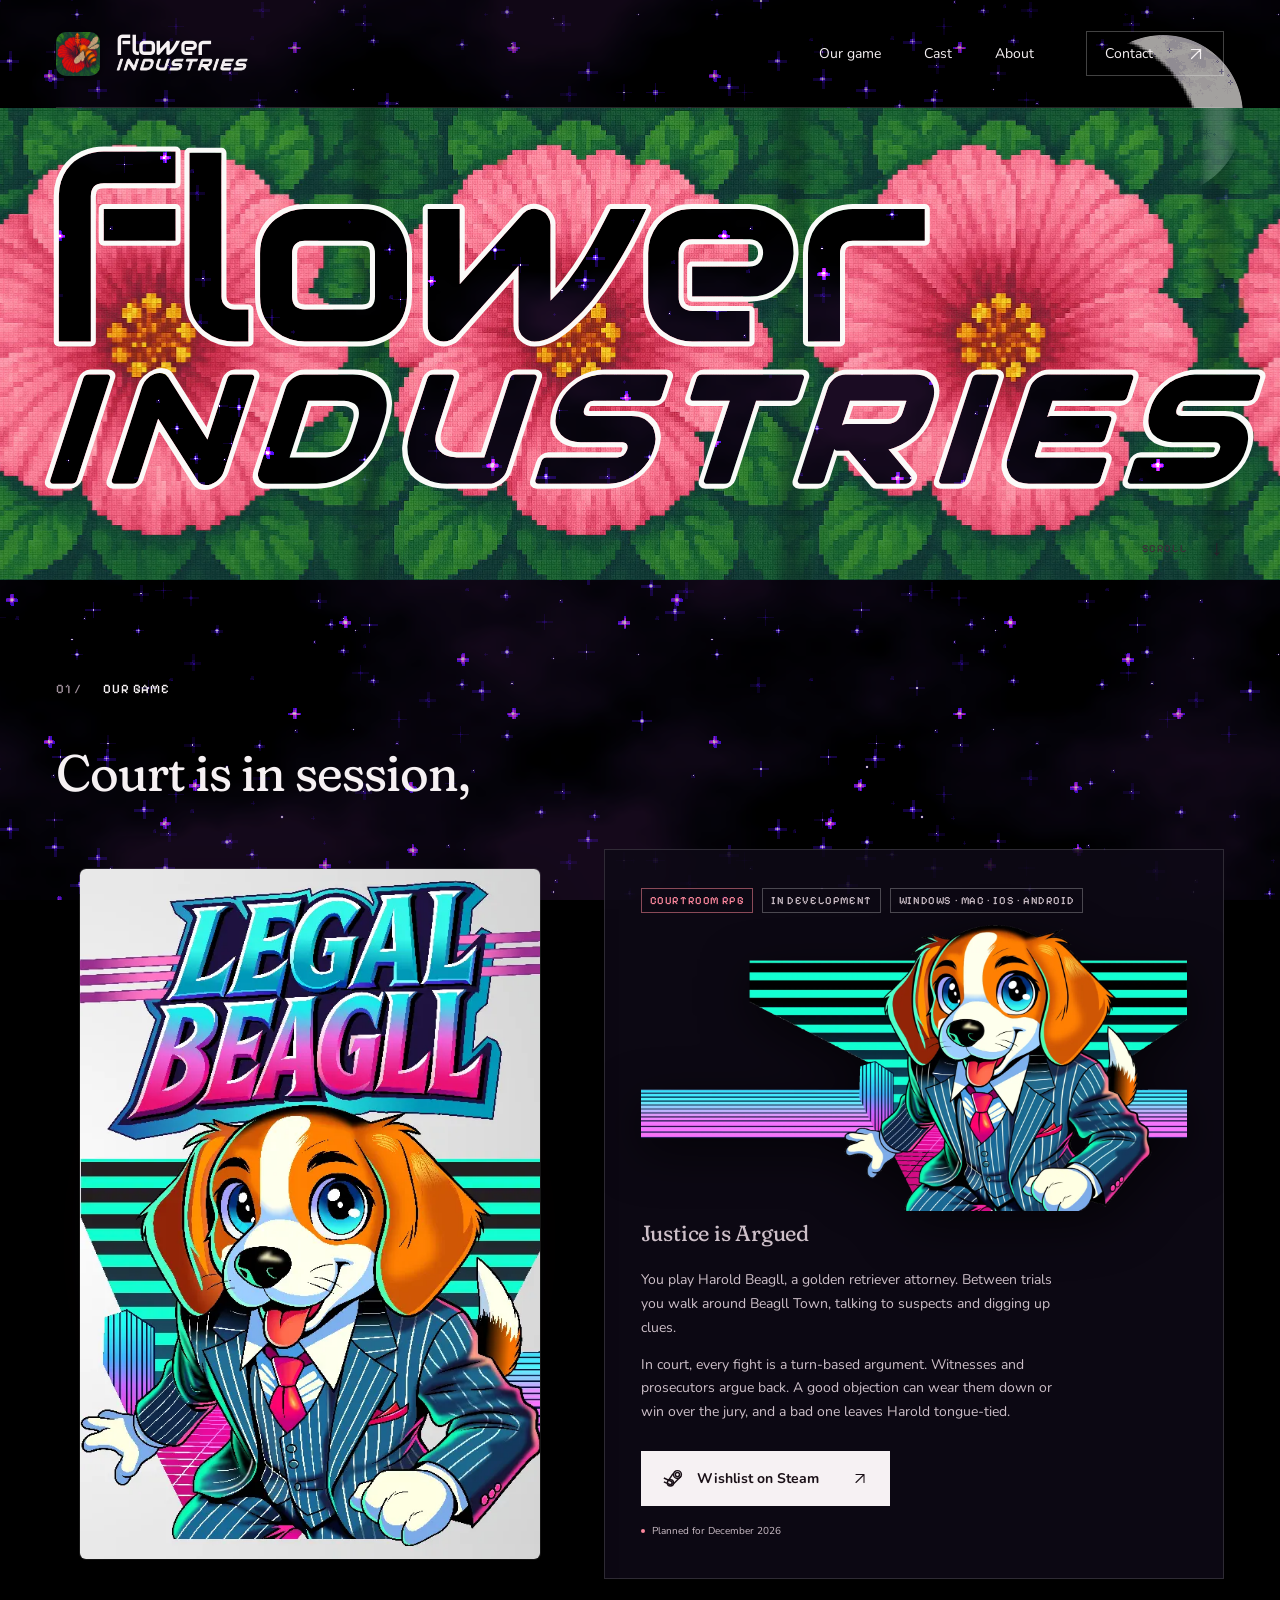
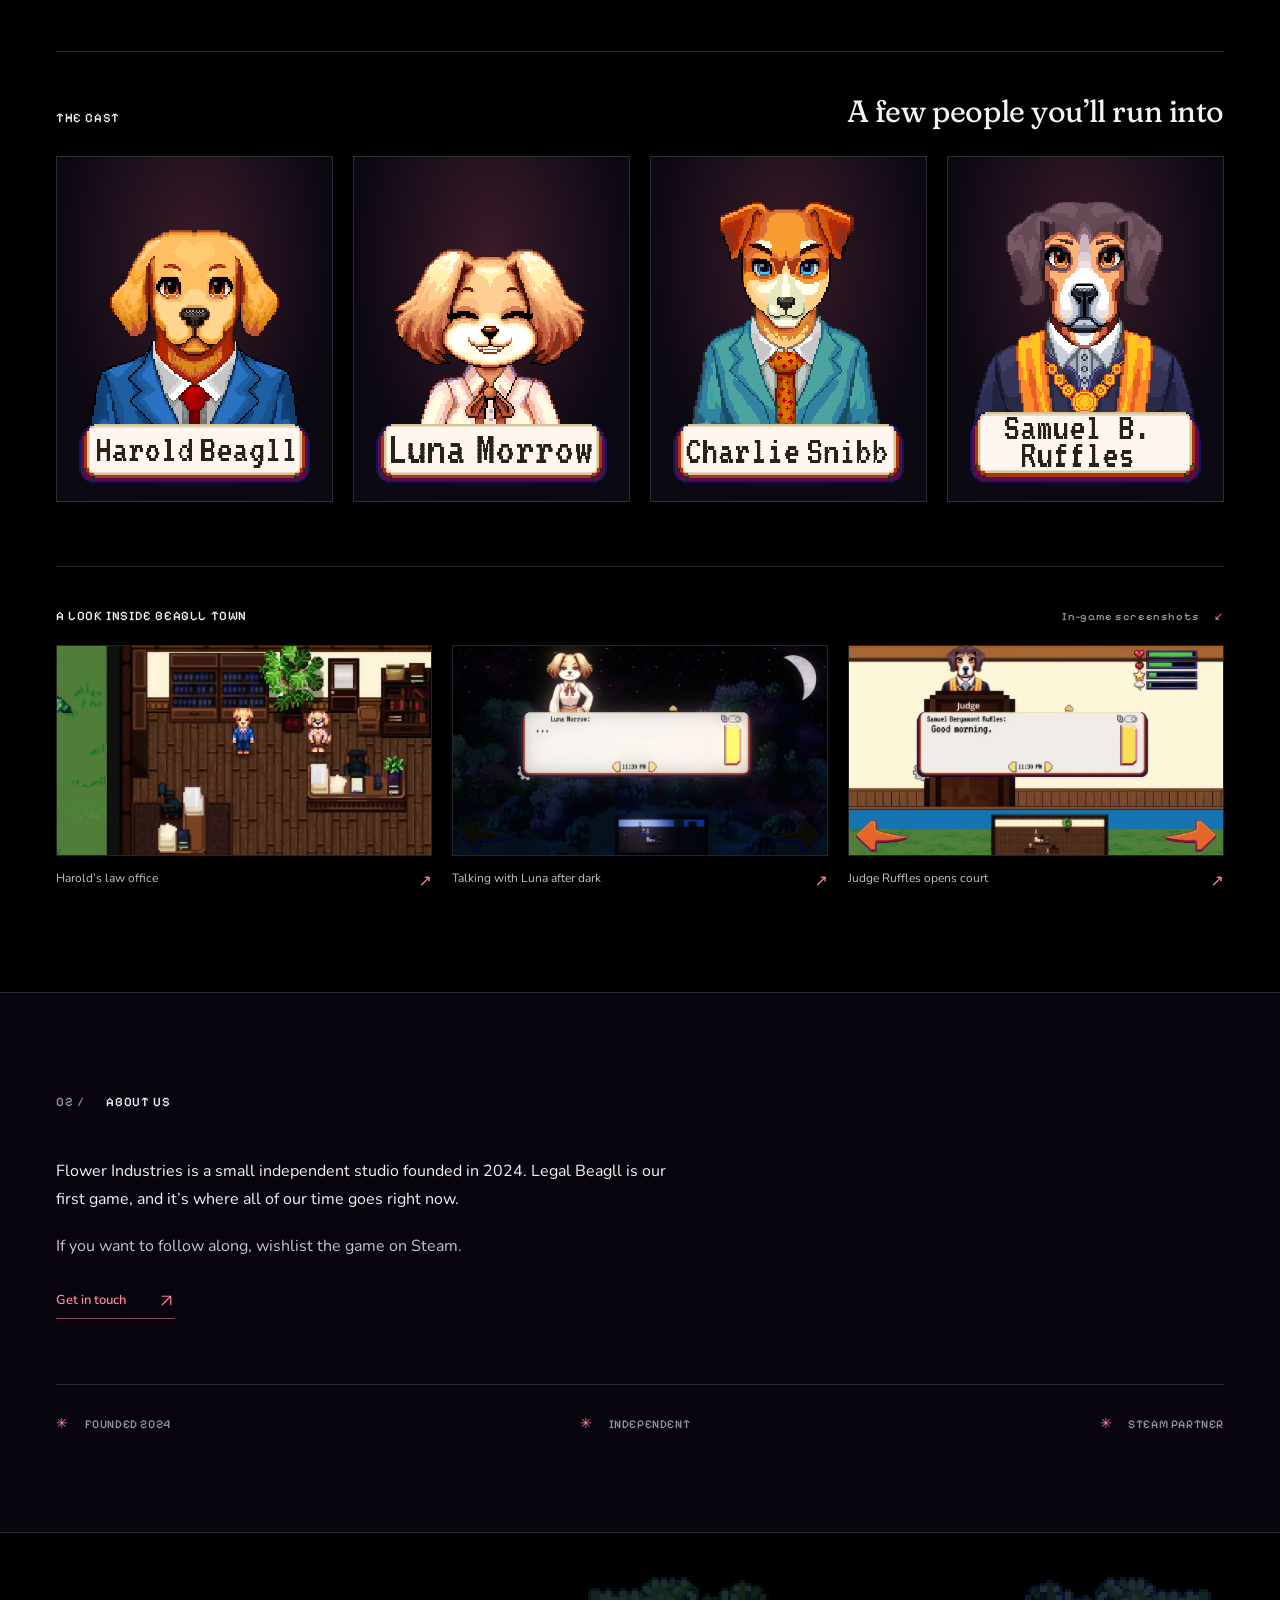
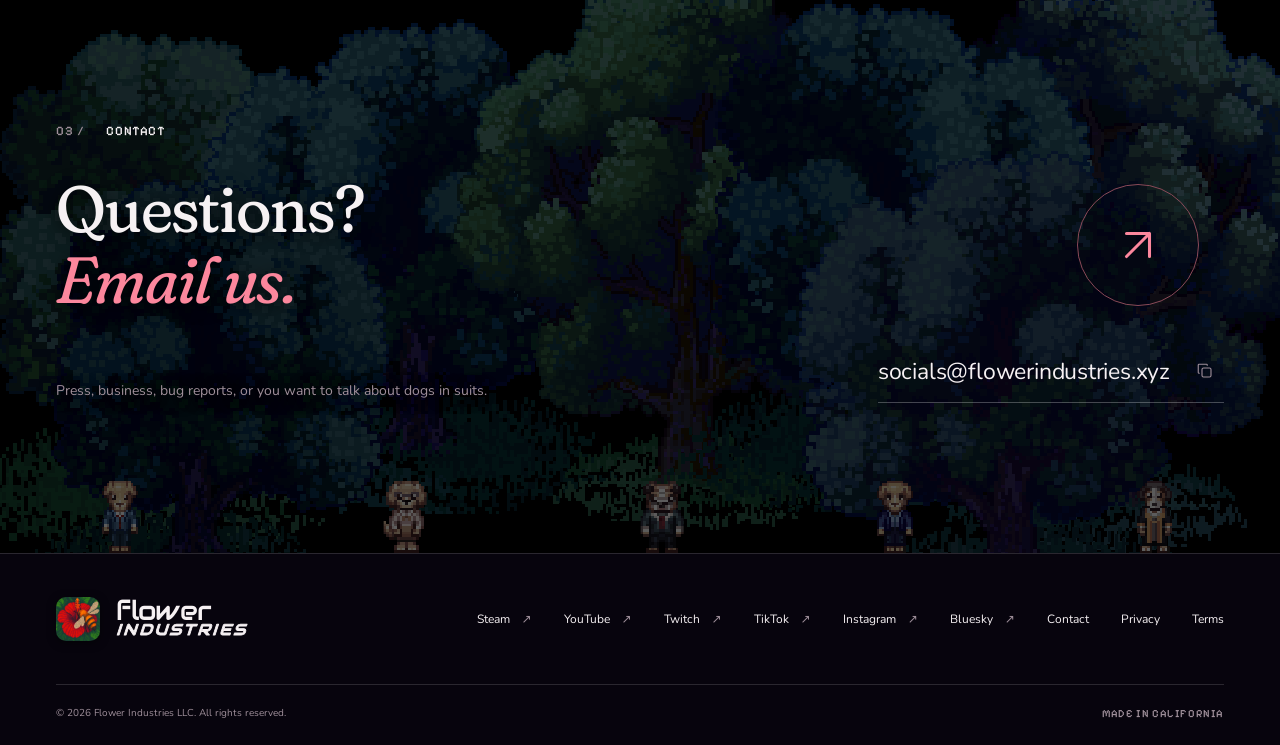
==== commit 2d8e8ba1: "Redraw the hero flowers when the panel changes size after loading Co-Authored-By: Claude Opus 5.5 <n" ====
--- a/index.html
+++ b/index.html
@@ -24,7 +24,7 @@
   <link href="https://fonts.googleapis.com/css2?family=Fraunces:ital,opsz,wght,SOFT,WONK@0,9..144,300..700,0..100,0..1;1,9..144,300..700,0..100,0..1&family=Nunito:wght@400..800&family=Pixelify+Sans:wght@400..700&family=Audiowide&display=swap" rel="stylesheet">
   <link rel="preload" as="image" href="assets/brand/logo-880.webp" fetchpriority="high">
   <link rel="stylesheet" href="styles.css?v=5">
-  <script src="script.js?v=5" defer></script>
+  <script src="script.js?v=6" defer></script>
   <script src="sky.js?v=4" defer></script>
   <script type="application/ld+json">
   {
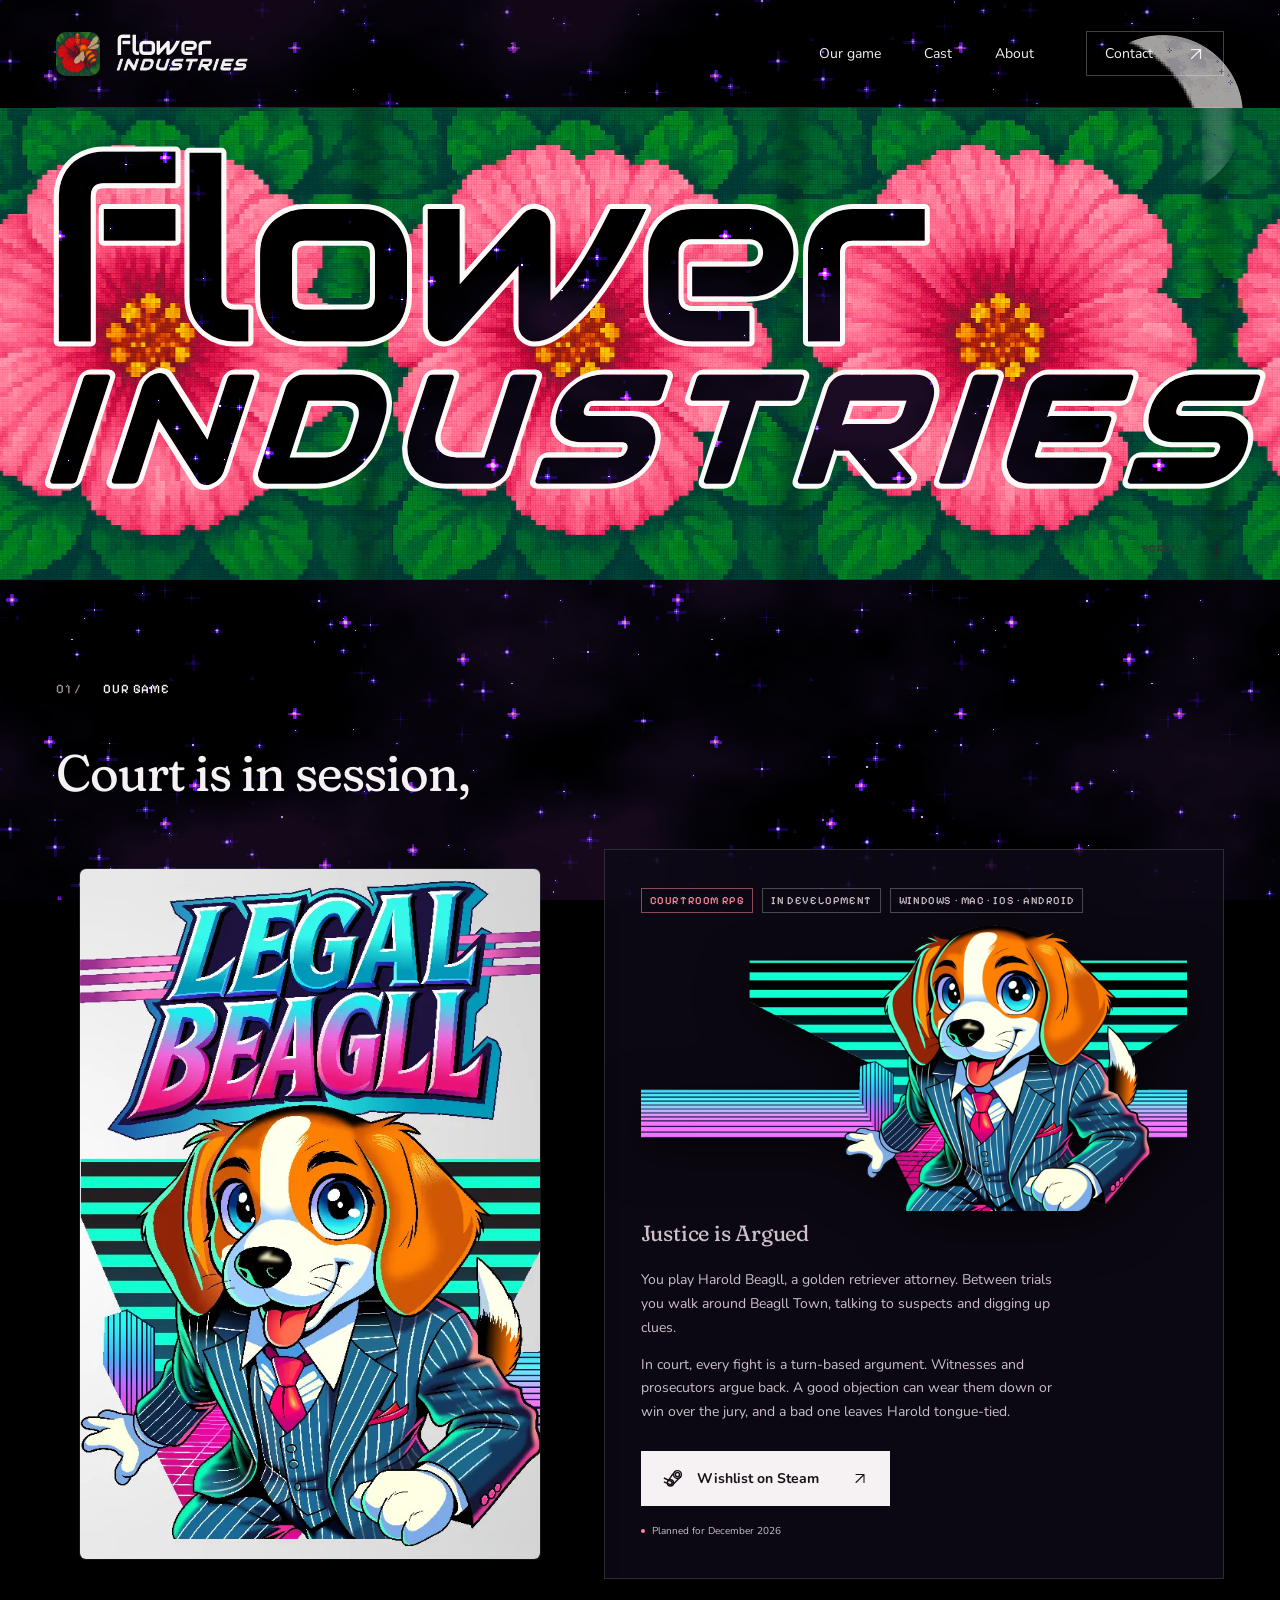
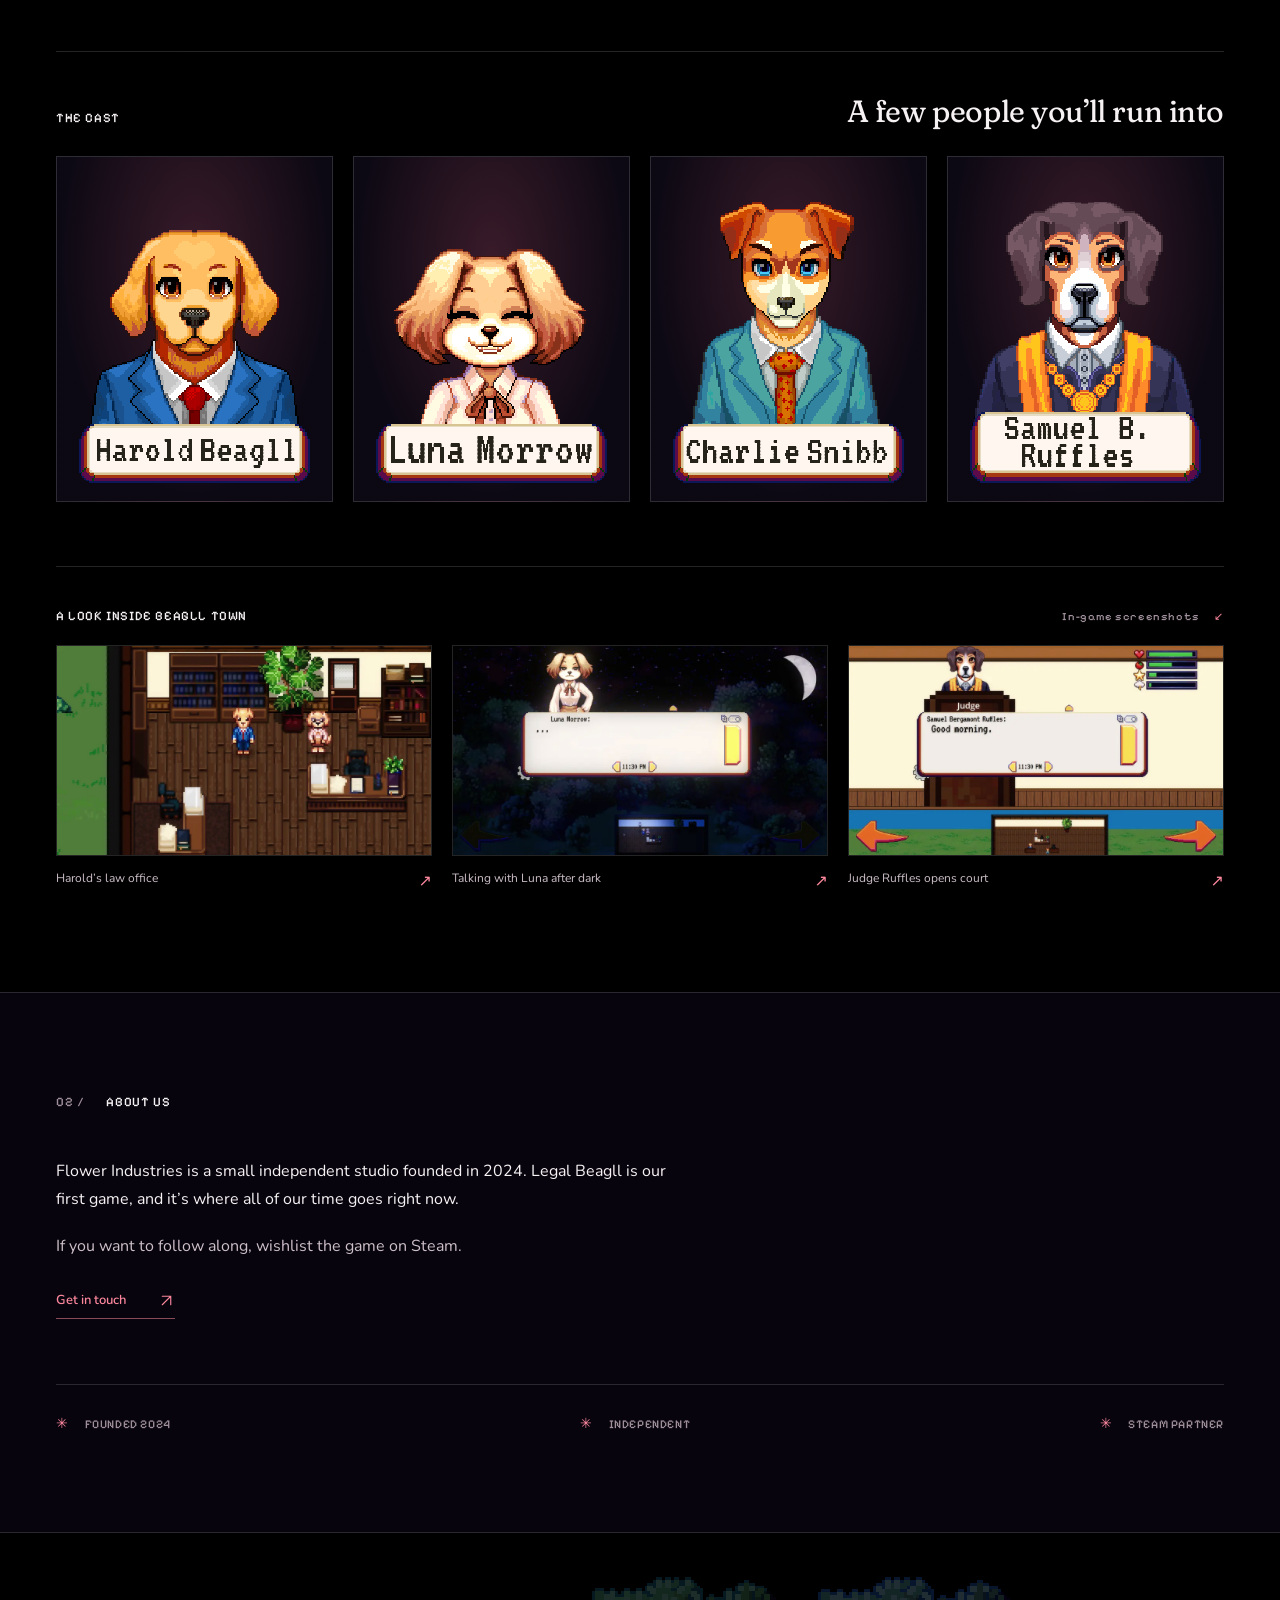
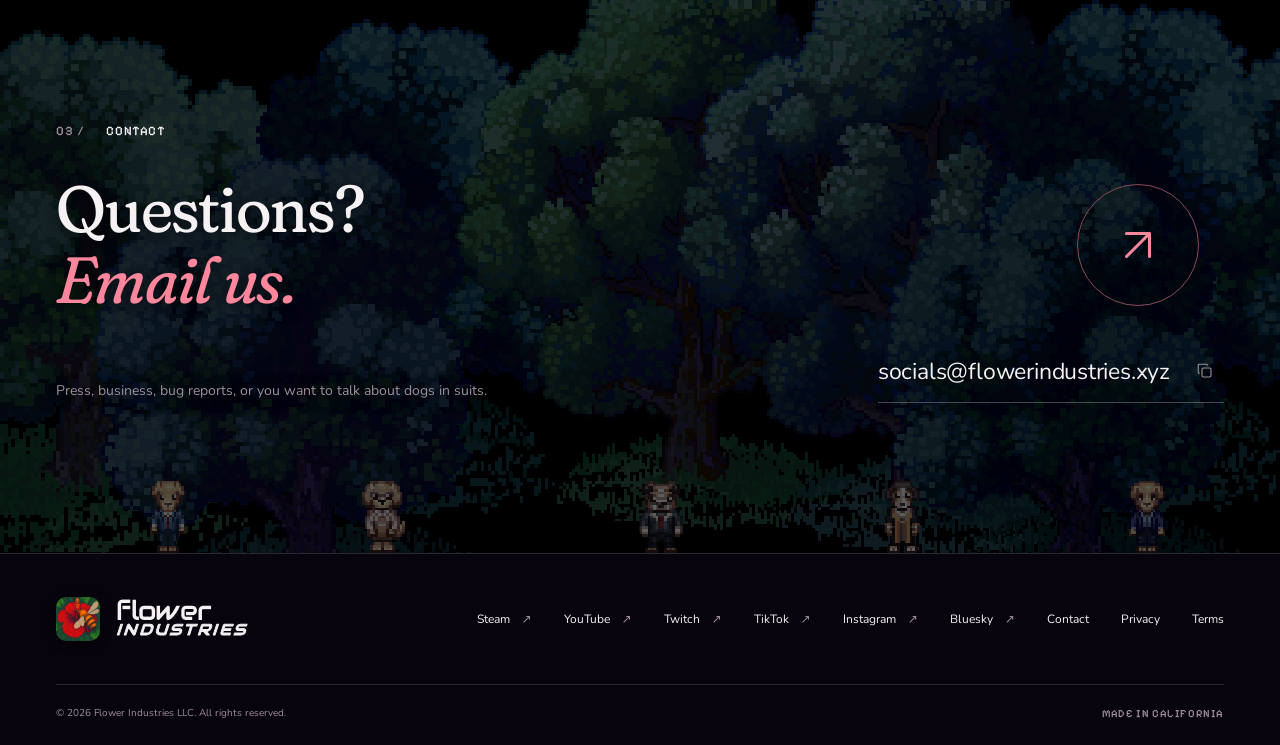
==== commit da6da7ae: "Show the hero flowers in Display P3 on wide-color screens Tag the flower images as Display P3 and dr" ====
--- a/index.html
+++ b/index.html
@@ -24,7 +24,7 @@
   <link href="https://fonts.googleapis.com/css2?family=Fraunces:ital,opsz,wght,SOFT,WONK@0,9..144,300..700,0..100,0..1;1,9..144,300..700,0..100,0..1&family=Nunito:wght@400..800&family=Pixelify+Sans:wght@400..700&family=Audiowide&display=swap" rel="stylesheet">
   <link rel="preload" as="image" href="assets/brand/logo-880.webp" fetchpriority="high">
   <link rel="stylesheet" href="styles.css?v=5">
-  <script src="script.js?v=6" defer></script>
+  <script src="script.js?v=7" defer></script>
   <script src="sky.js?v=4" defer></script>
   <script type="application/ld+json">
   {
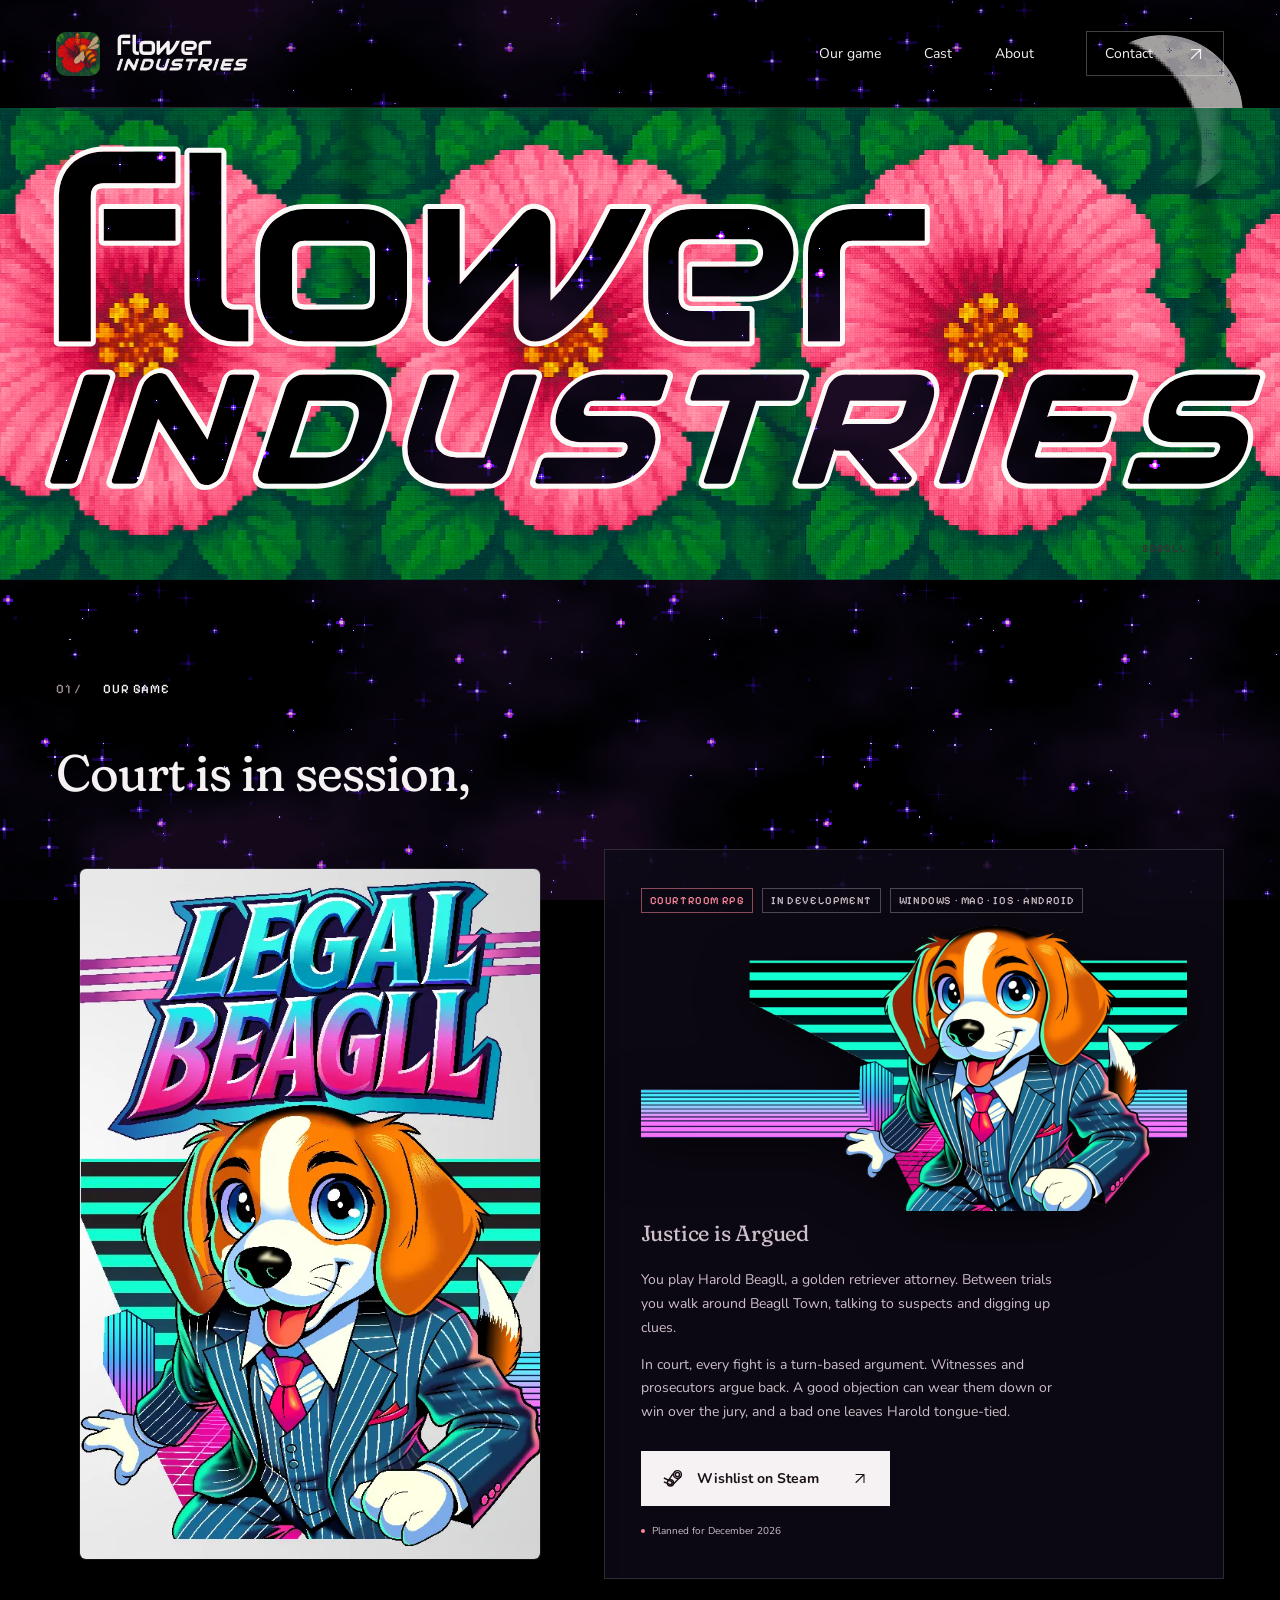
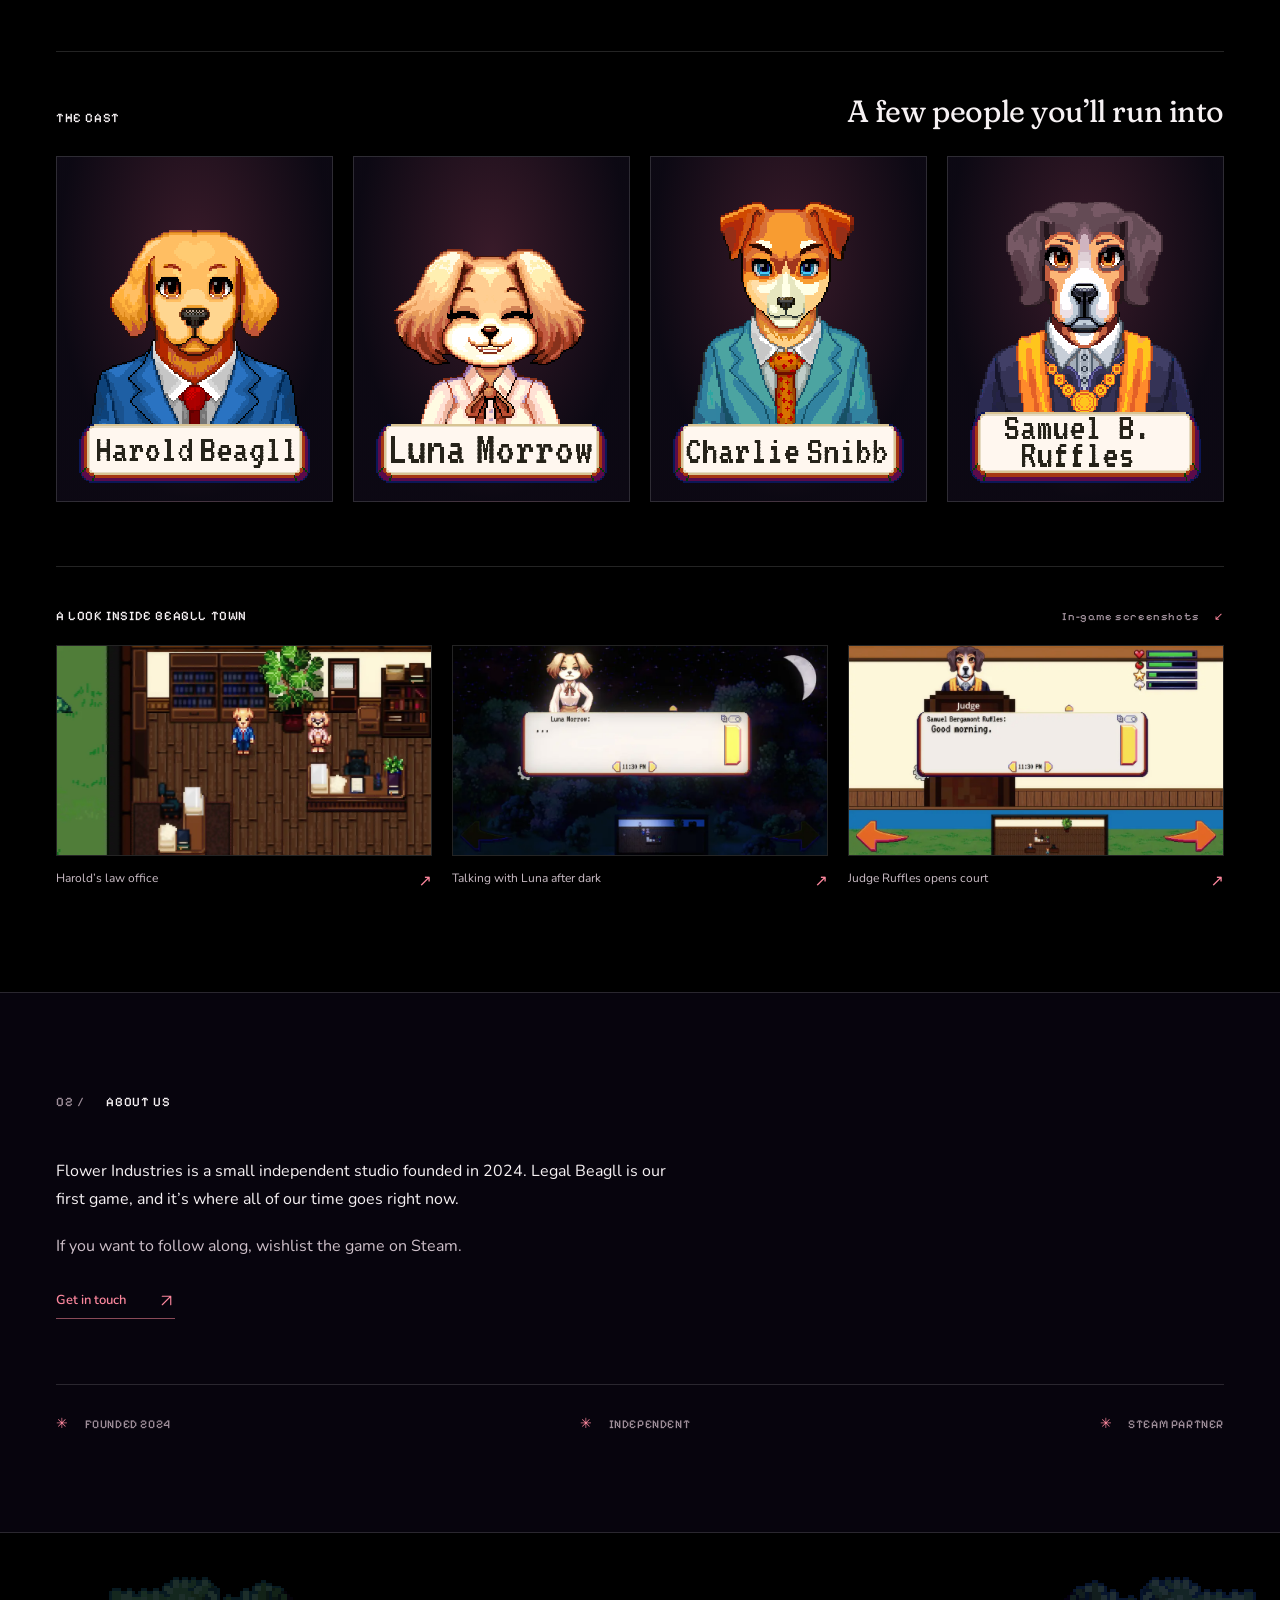
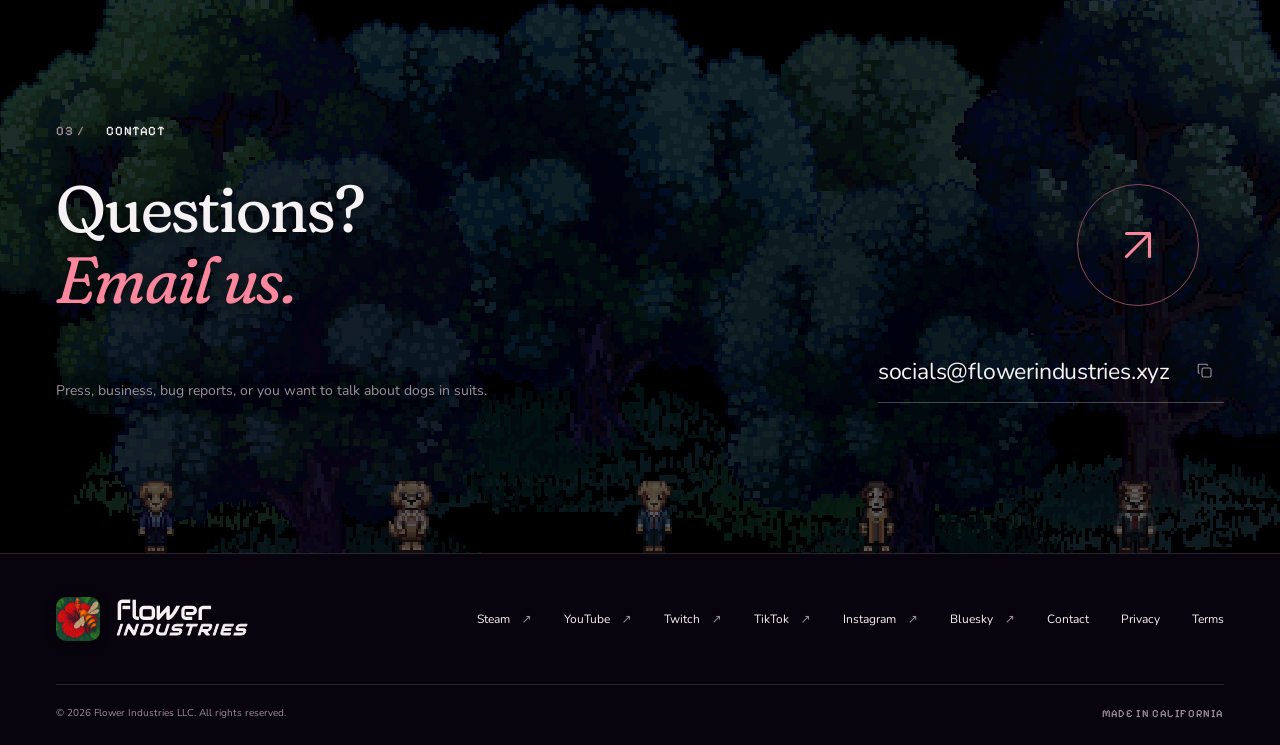
==== commit 7b6997ff: "Name the home-screen shortcut Flower Industries Co-Authored-By: Claude Opus 5.5 <noreply@anthropic.c" ====
--- a/index.html
+++ b/index.html
@@ -19,6 +19,8 @@
   <link rel="icon" href="assets/brand/favicon.ico?v=3" sizes="any">
   <link rel="icon" href="assets/brand/favicon-32.png?v=3" type="image/png" sizes="32x32">
   <link rel="apple-touch-icon" href="assets/brand/apple-touch-icon.png?v=3">
+  <meta name="apple-mobile-web-app-title" content="Flower Industries">
+  <link rel="manifest" href="/site.webmanifest">
   <link rel="preconnect" href="https://fonts.googleapis.com">
   <link rel="preconnect" href="https://fonts.gstatic.com" crossorigin>
   <link href="https://fonts.googleapis.com/css2?family=Fraunces:ital,opsz,wght,SOFT,WONK@0,9..144,300..700,0..100,0..1;1,9..144,300..700,0..100,0..1&family=Nunito:wght@400..800&family=Pixelify+Sans:wght@400..700&family=Audiowide&display=swap" rel="stylesheet">
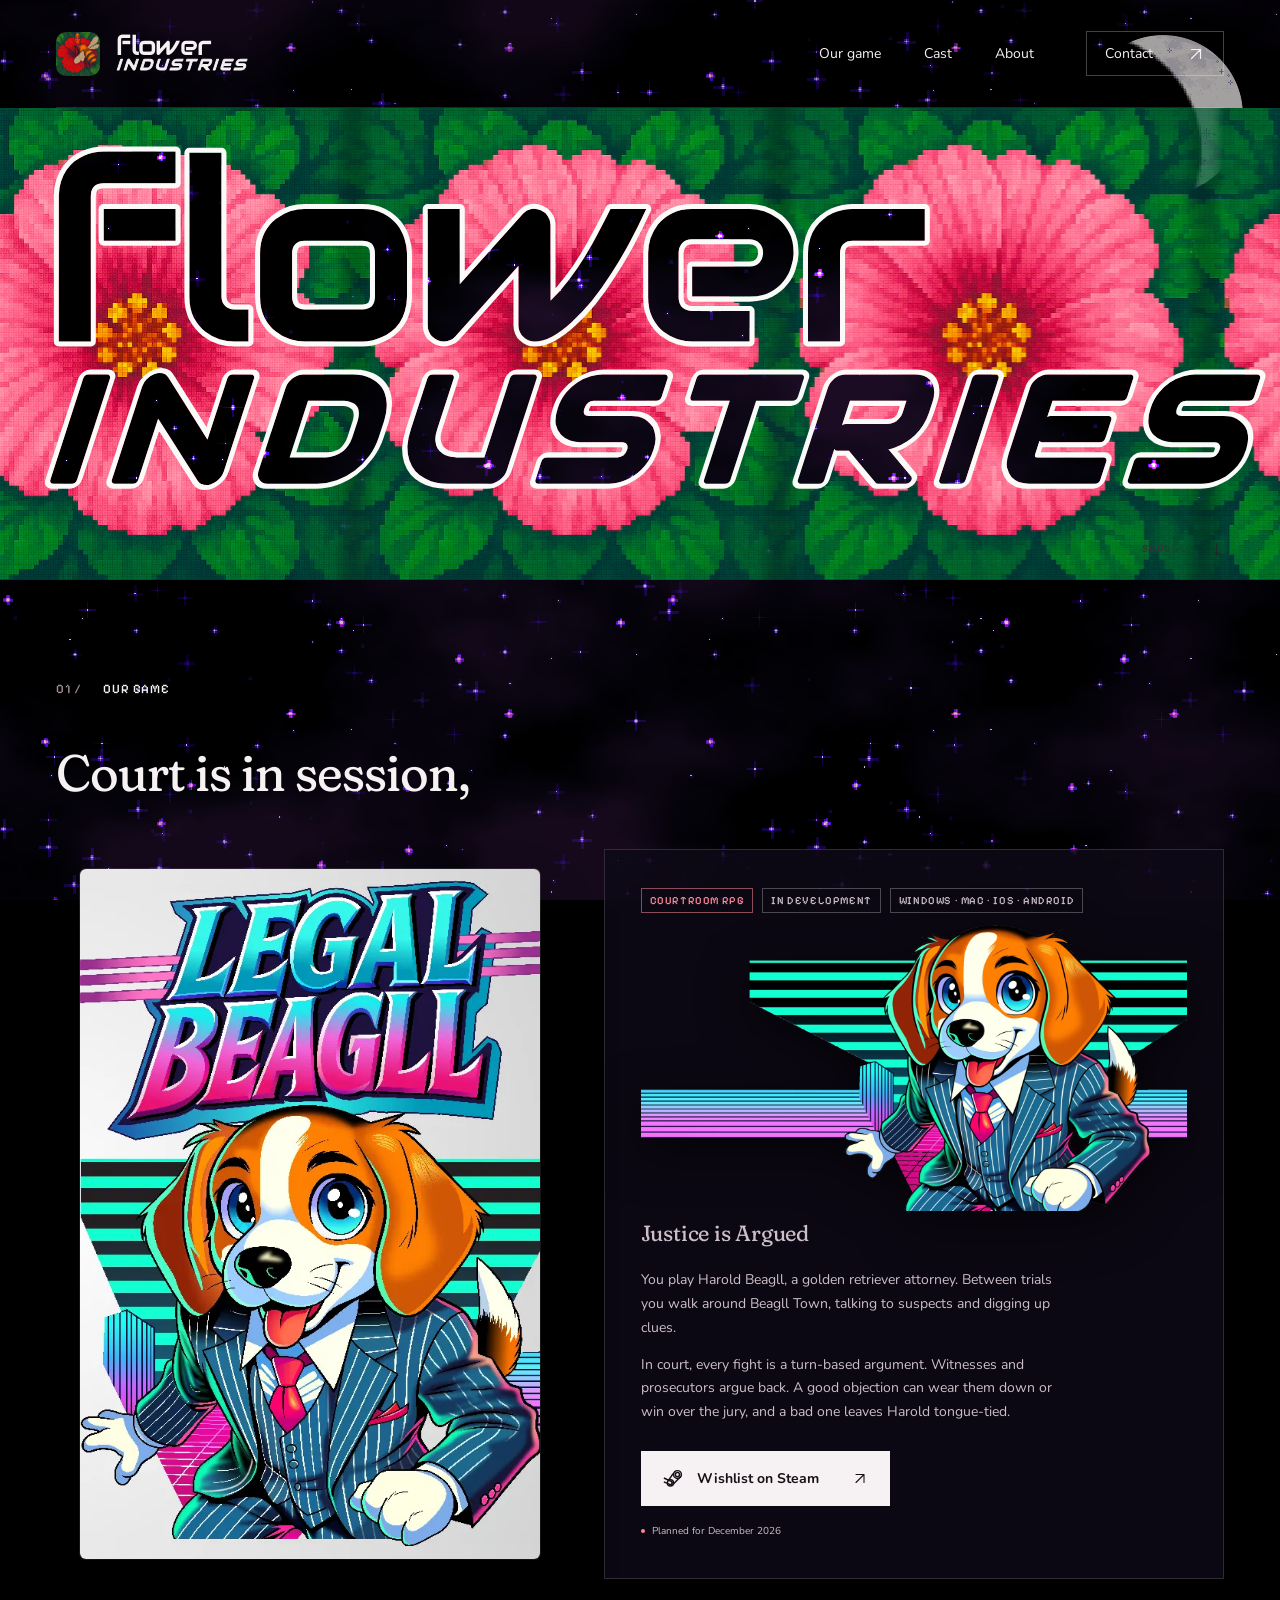
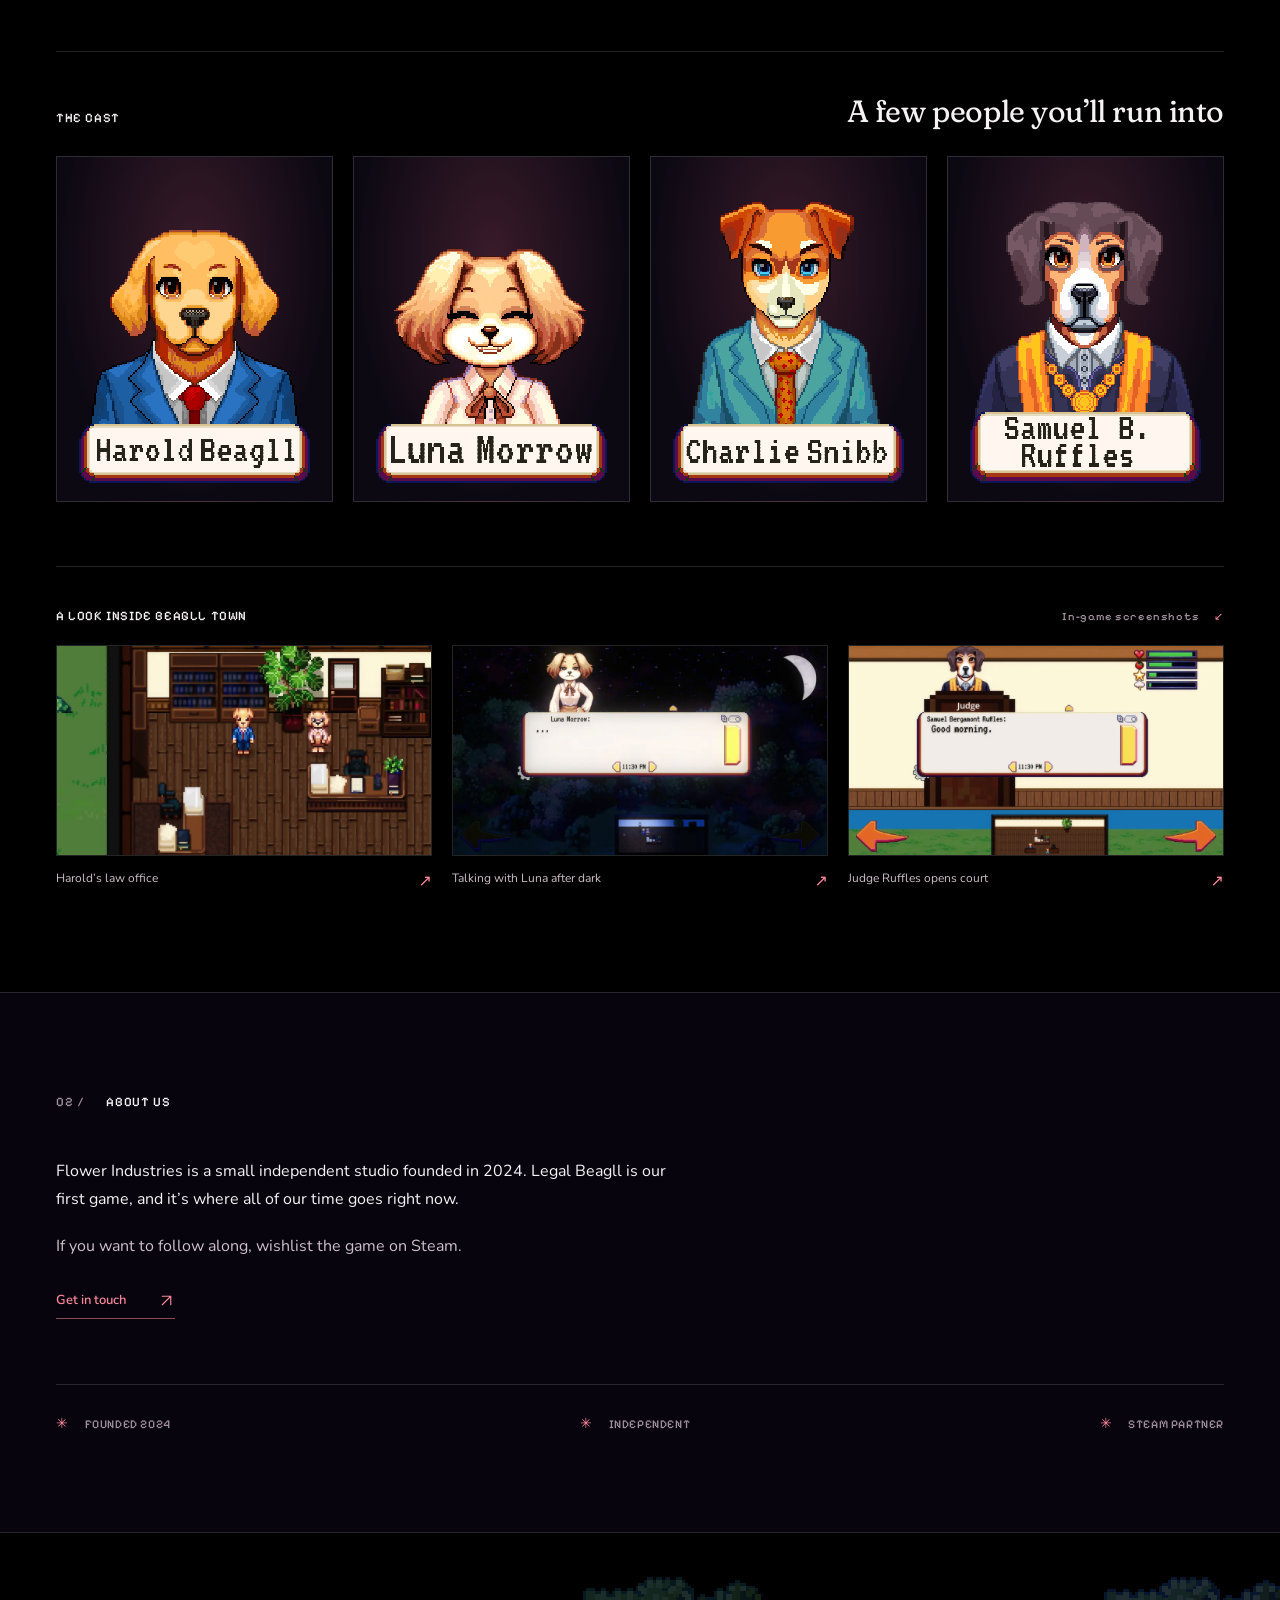
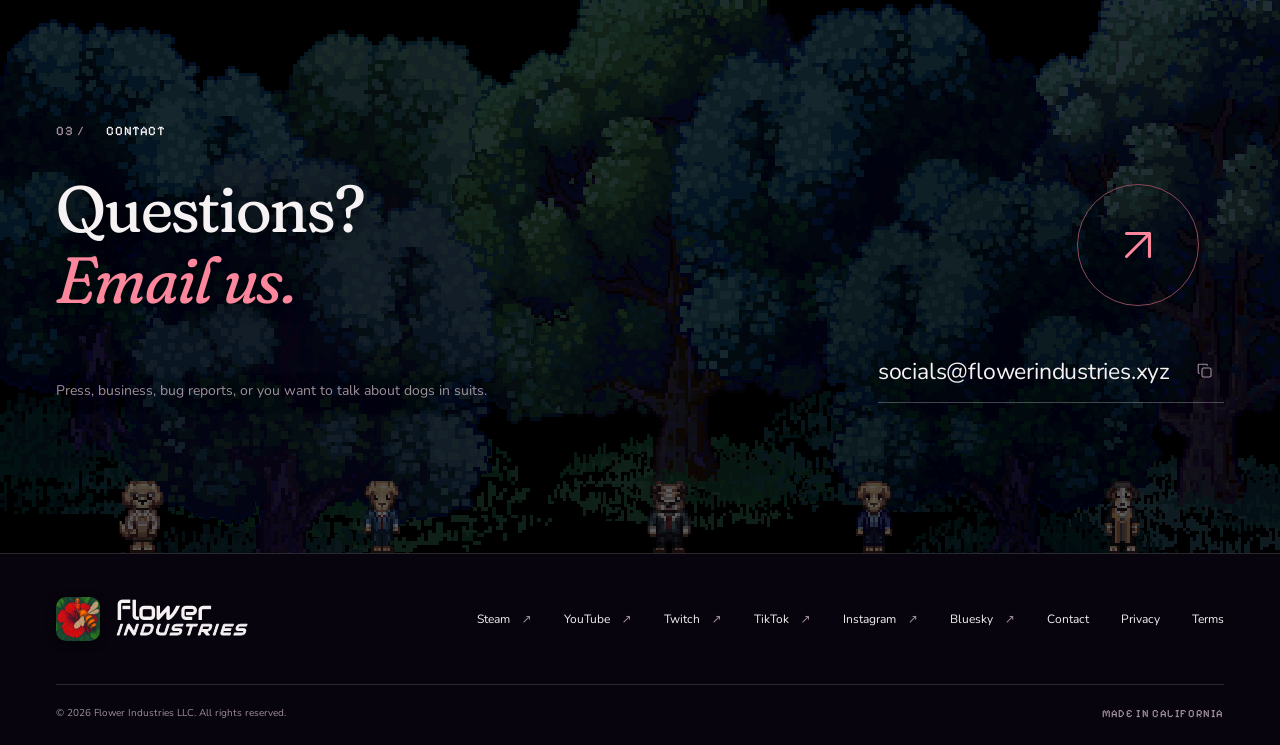
==== commit b32e0793: "Fix wasted hero preload, mobile cast panel gap, and small a11y and print issues - Preload the flower" ====
--- a/index.html
+++ b/index.html
@@ -24,10 +24,12 @@
   <link rel="preconnect" href="https://fonts.googleapis.com">
   <link rel="preconnect" href="https://fonts.gstatic.com" crossorigin>
   <link href="https://fonts.googleapis.com/css2?family=Fraunces:ital,opsz,wght,SOFT,WONK@0,9..144,300..700,0..100,0..1;1,9..144,300..700,0..100,0..1&family=Nunito:wght@400..800&family=Pixelify+Sans:wght@400..700&family=Audiowide&display=swap" rel="stylesheet">
-  <link rel="preload" as="image" href="assets/brand/logo-880.webp" fetchpriority="high">
-  <link rel="stylesheet" href="styles.css?v=5">
-  <script src="script.js?v=7" defer></script>
+  <link rel="preload" as="image" href="assets/brand/logo-880.webp?v=2" media="(min-width: 561px)" fetchpriority="high">
+  <link rel="preload" as="image" href="assets/brand/logo-440.webp?v=2" media="(max-width: 560px)" fetchpriority="high">
+  <link rel="stylesheet" href="styles.css?v=6">
+  <script src="script.js?v=8" defer></script>
   <script src="sky.js?v=4" defer></script>
+  <noscript><style>.hero{background:transparent}.hero-bottom{color:var(--text)}</style></noscript>
   <script type="application/ld+json">
   {
     "@context": "https://schema.org",
@@ -59,7 +61,8 @@
         "@type": "VideoGame",
         "name": "Legal Beagll: Justice is Argued",
         "description": "A courtroom RPG in development, planned for Steam.",
-        "gamePlatform": "Windows PC",
+        "image": "https://flowerindustries.xyz/assets/legal-beagll-cover-1200.webp",
+        "gamePlatform": ["Windows PC", "macOS", "iOS", "Android"],
         "url": "https://store.steampowered.com/app/3988040/Legal_Beagll_Justice_is_Argued/",
         "author": { "@id": "https://flowerindustries.xyz/#organization" },
         "publisher": { "@id": "https://flowerindustries.xyz/#organization" }
@@ -107,7 +110,7 @@
           </a>
           <div class="game-copy">
             <div class="game-tags"><span>COURTROOM RPG</span><span>IN DEVELOPMENT</span><span>WINDOWS · MAC · IOS · ANDROID</span></div>
-            <h3><img class="game-wordmark keyart" src="assets/legal-beagll-key-art.webp" alt="Benny, a beagle in a pinstripe suit, striking a pose in front of neon stripes." width="1200" height="628"><span>Justice is Argued</span></h3>
+            <h3><img class="game-wordmark keyart" src="assets/legal-beagll-key-art.webp" alt="Legal Beagll" width="1200" height="628"><span>Justice is Argued</span></h3>
             <p>You play Harold Beagll, a golden retriever attorney. Between trials you walk around Beagll Town, talking to suspects and digging up clues.</p>
             <p>In court, every fight is a turn-based argument. Witnesses and prosecutors argue back. A good objection can wear them down or win over the jury, and a bad one leaves Harold tongue-tied.</p>
             <a class="button button-light" href="https://store.steampowered.com/app/3988040/Legal_Beagll_Justice_is_Argued/" target="_blank" rel="noopener noreferrer"><svg aria-hidden="true"><use href="#steam"/></svg> Wishlist on Steam <svg aria-hidden="true"><use href="#arrow-up"/></svg><span class="sr-only"> (opens in a new tab)</span></a>
@@ -160,7 +163,7 @@
   </main>
   <footer class="site-footer">
     <div class="container footer-top">
-      <a class="brand" href="index.html" aria-label="Flower Industries home"><img class="brand-logo" src="assets/brand/bee-128.png" alt="" width="44" height="44"><svg class="wordmark" viewBox="0 20 400 130" role="img" aria-label="Flower Industries"><text x="10" y="88" text-anchor="start" font-size="80" letter-spacing="-2">flower</text><text class="wm-bold" transform="skewX(-18) translate(43 0)" x="200" y="132" text-anchor="middle" textLength="380" lengthAdjust="spacing" font-size="46">INDUSTRIES</text></svg></a>
+      <a class="brand" href="#home" aria-label="Flower Industries home"><img class="brand-logo" src="assets/brand/bee-128.png" alt="" width="44" height="44"><svg class="wordmark" viewBox="0 20 400 130" role="img" aria-label="Flower Industries"><text x="10" y="88" text-anchor="start" font-size="80" letter-spacing="-2">flower</text><text class="wm-bold" transform="skewX(-18) translate(43 0)" x="200" y="132" text-anchor="middle" textLength="380" lengthAdjust="spacing" font-size="46">INDUSTRIES</text></svg></a>
       <div class="footer-links"><a href="https://store.steampowered.com/app/3988040/Legal_Beagll_Justice_is_Argued/" target="_blank" rel="noopener noreferrer">Steam <span aria-hidden="true">↗</span><span class="sr-only"> (opens in a new tab)</span></a><a href="https://www.youtube.com/@FlowerIndustries" target="_blank" rel="noopener noreferrer">YouTube <span aria-hidden="true">↗</span><span class="sr-only"> (opens in a new tab)</span></a><a href="https://www.twitch.tv/directory/category/legal-beagll-justice-is-argued" target="_blank" rel="noopener noreferrer">Twitch <span aria-hidden="true">↗</span><span class="sr-only"> (opens in a new tab)</span></a><a href="https://www.tiktok.com/@flower.industries" target="_blank" rel="noopener noreferrer">TikTok <span aria-hidden="true">↗</span><span class="sr-only"> (opens in a new tab)</span></a><a href="https://www.instagram.com/legalbeagll/" target="_blank" rel="noopener noreferrer">Instagram <span aria-hidden="true">↗</span><span class="sr-only"> (opens in a new tab)</span></a><a href="https://bsky.app/profile/legalbeagll.bsky.social" target="_blank" rel="noopener noreferrer">Bluesky <span aria-hidden="true">↗</span><span class="sr-only"> (opens in a new tab)</span></a><a href="contact.html">Contact</a><a href="privacy.html">Privacy</a><a href="terms.html">Terms</a></div>
     </div>
     <div class="container footer-bottom"><span>© <span id="year">2026</span> Flower Industries LLC. All rights reserved.</span><span>MADE IN CALIFORNIA</span></div>
--- a/styles.css
+++ b/styles.css
@@ -70,7 +70,7 @@
 
 .cast-toggle{all:unset;display:flex;align-items:flex-end;justify-content:center;width:100%;height:100%;cursor:pointer;box-sizing:border-box;padding:26px 22px 18px}.cast-toggle:focus-visible{outline:2px solid var(--accent);outline-offset:4px}.cast-card{padding:0}.cast-card{transition:border-color .3s,transform .4s cubic-bezier(.2,.8,.2,1),box-shadow .4s}.cast-card>button>img:first-child{width:100%;height:100%;object-fit:contain;object-position:center bottom;image-rendering:pixelated;transition:transform .4s cubic-bezier(.2,.8,.2,1)}.cast-card:hover>button>img:first-child{transform:translateY(-4px)}.cast-card.is-open{border-color:var(--accent);transform:translateY(-6px);box-shadow:0 18px 40px -16px rgba(252,135,157,.45)}.cast-card.is-open>button>img:first-child{transform:translateY(-4px) scale(1.04)}.cast-card.is-dim{opacity:.55}
 .cast-detail{display:grid;grid-template-rows:0fr;transition:grid-template-rows .5s cubic-bezier(.2,.8,.2,1),margin-top .5s cubic-bezier(.2,.8,.2,1);margin-top:0}.cast-detail.is-open{grid-template-rows:1fr;margin-top:18px}.cast-detail-clip{overflow:hidden;min-height:0}.cast-detail-body{border:1px solid var(--accent-line);background:var(--panel);padding:26px 28px;opacity:0;transform:translateY(-10px);transition:opacity .35s ease,transform .45s cubic-bezier(.2,.8,.2,1)}.cast-detail.is-open .cast-detail-body{opacity:1;transform:none}.cast-detail.is-swapping .cast-detail-body{opacity:0;transform:translateX(-14px);transition:opacity .18s ease,transform .18s ease}.cast-detail-inner{display:flex;gap:26px;align-items:flex-start}.cast-detail-sprite{height:120px;width:auto;image-rendering:pixelated;flex-shrink:0;margin-top:6px;animation:spriteBob 1.6s ease-in-out infinite}@keyframes spriteBob{0%,100%{transform:translateY(0)}50%{transform:translateY(-4px)}}.cast-detail h4{font-family:var(--display);font-weight:400;font-size:26px;margin:6px 0 10px;letter-spacing:-.3px}.cast-detail p{color:var(--text);font-size:15px;line-height:1.7;max-width:640px}.cast-detail .eyebrow{font-size:12px}.cast-detail blockquote{margin:14px 0 0;padding-left:16px;border-left:2px solid var(--accent);font-family:var(--display);font-style:italic;font-size:18px;color:var(--ink);max-width:640px}
-@media(max-width:560px){.cast-detail{padding:20px}.cast-detail-inner{gap:16px}.cast-detail-sprite{height:84px}.cast-detail h4{font-size:22px}}
+@media(max-width:560px){.cast-detail-body{padding:20px}.cast-detail-inner{gap:16px}.cast-detail-sprite{height:84px}.cast-detail h4{font-size:22px}}
 
 .contact-section.has-forest{position:relative;overflow:hidden;min-height:620px;display:flex;flex-direction:column;justify-content:flex-end;padding-bottom:150px}.contact-content{position:relative;z-index:2}.sprite-strip.forest-bg{position:absolute;left:0;right:0;bottom:0;width:100%;max-width:none;margin:0;border-top:0;padding:0 10%;height:100%;z-index:1;pointer-events:none}.sprite-strip.forest-bg .strip-trees{height:100%}.strip-trees img{max-height:calc(100% - 20px)}
 .contact-section.has-forest .contact-details>p,.contact-section.has-forest .contact-main h2{text-shadow:0 2px 18px rgba(0,0,0,.8)}
@@ -78,3 +78,5 @@
 .cast+.screenshots-heading{margin-top:64px;border-top:1px solid var(--border);padding-top:40px}
 .studio-content:not(:has(h2)){grid-template-columns:1fr;max-width:640px}
 @media(max-width:560px){.footer-links{flex-wrap:wrap;justify-content:flex-start;gap:14px 22px}}
+/* Print: dark text on paper, no sky, trees or canvases */
+@media print{:root{--ink:#111;--text:#222;--muted:#555;--accent:#9c2f45;--accent-hi:#9c2f45;--accent-line:#9c2f45;--accent-glow:transparent;--panel:#fff;--panel-2:#fff;--band:#fff;--border:#bbb;--border-strong:#888;--shadow:transparent;--stage:#fff;--stage-hover:#fff;--stage-text:#555;--hero-bg:#fff;--hero-ink:#111;--hero-text:#555;color-scheme:light}body,.hero,.hero.is-cut,.site-header,.game-section,.studio-section,.contact-section,.page-hero,.legal,.site-footer{background:#fff;color:#111}.page-sky,.hero-tiles,.sprite-strip,.menu-toggle,.skip-link,.toast,.copy-email,.hero-bottom,.contact-orb,.lightbox{display:none}.wm-ring{fill:#111;stroke:#111}.hero-bottom{color:#555}.section-pad{padding:32px 0}.contact-section.has-forest{min-height:0;padding-bottom:32px}.contact-section.has-forest .contact-details>p,.contact-section.has-forest .contact-main h2{text-shadow:none}.screenshot img{filter:none}.legal a{color:#111}}
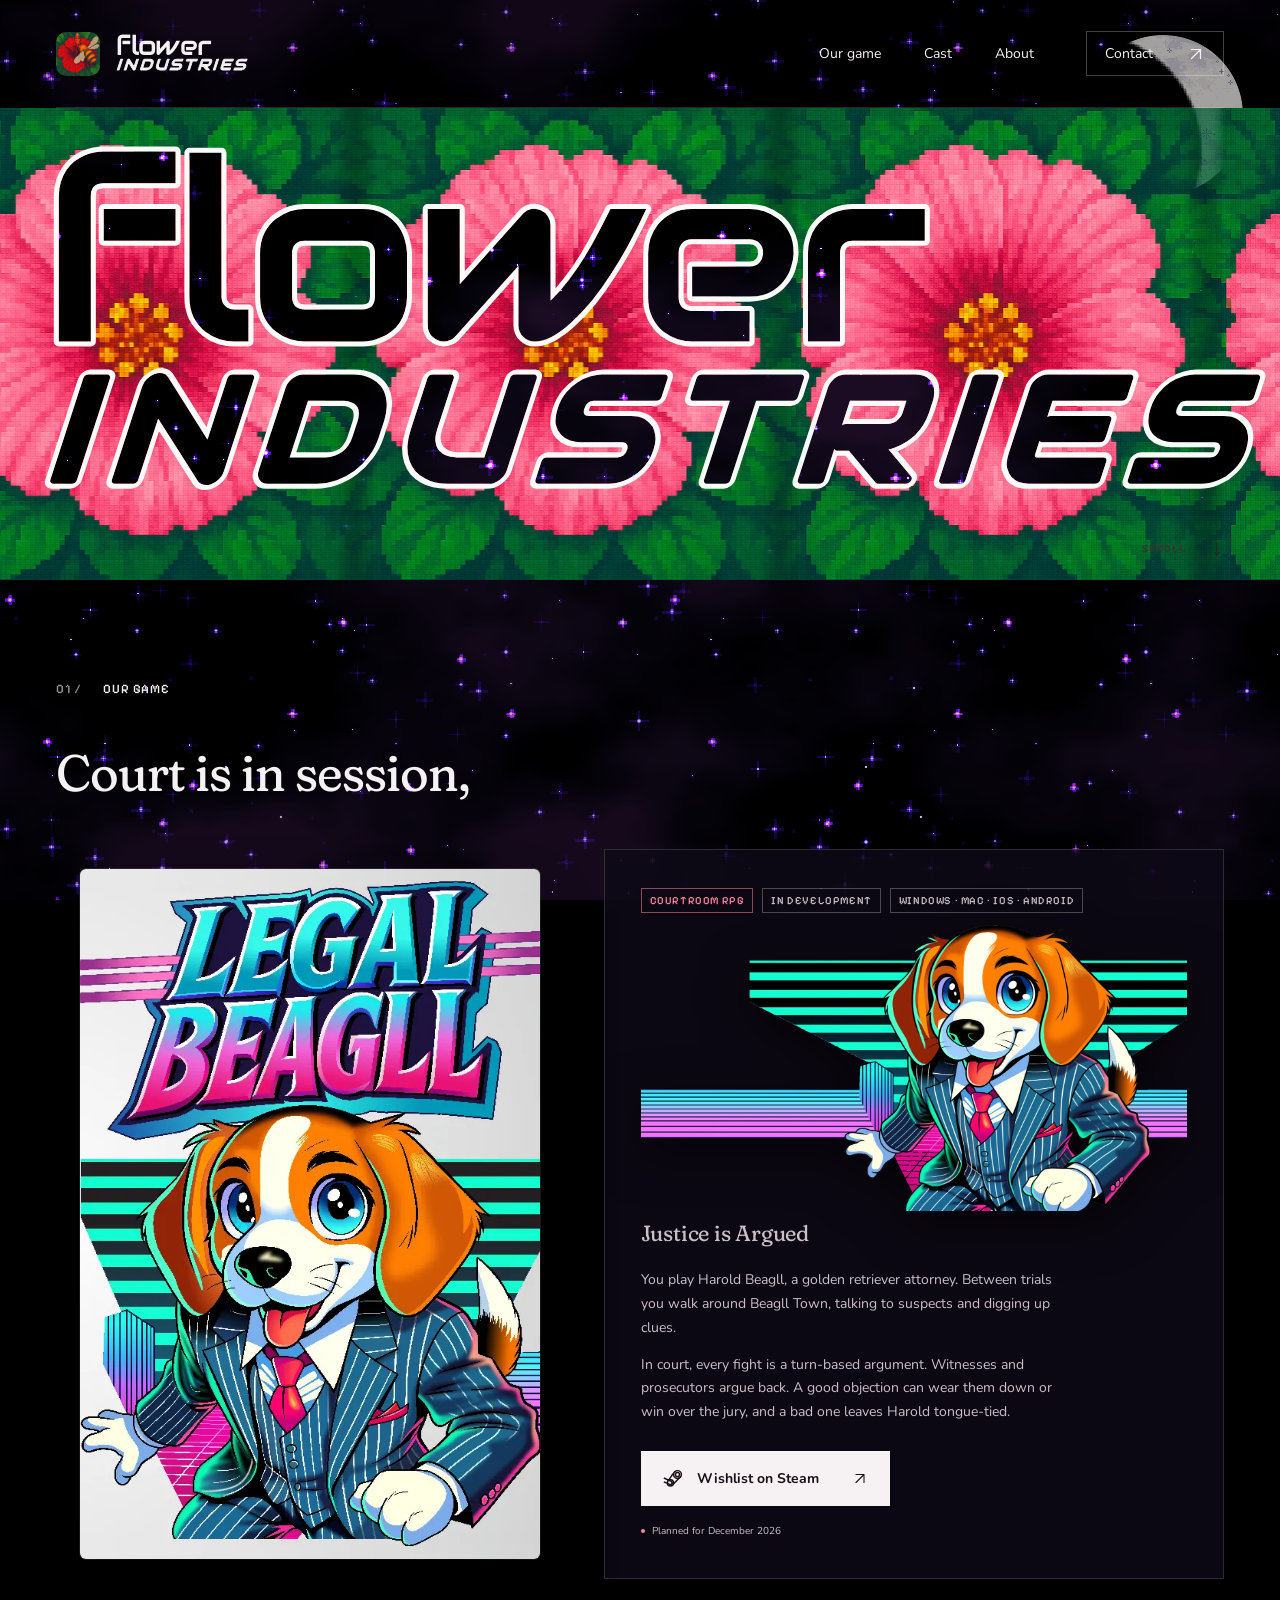
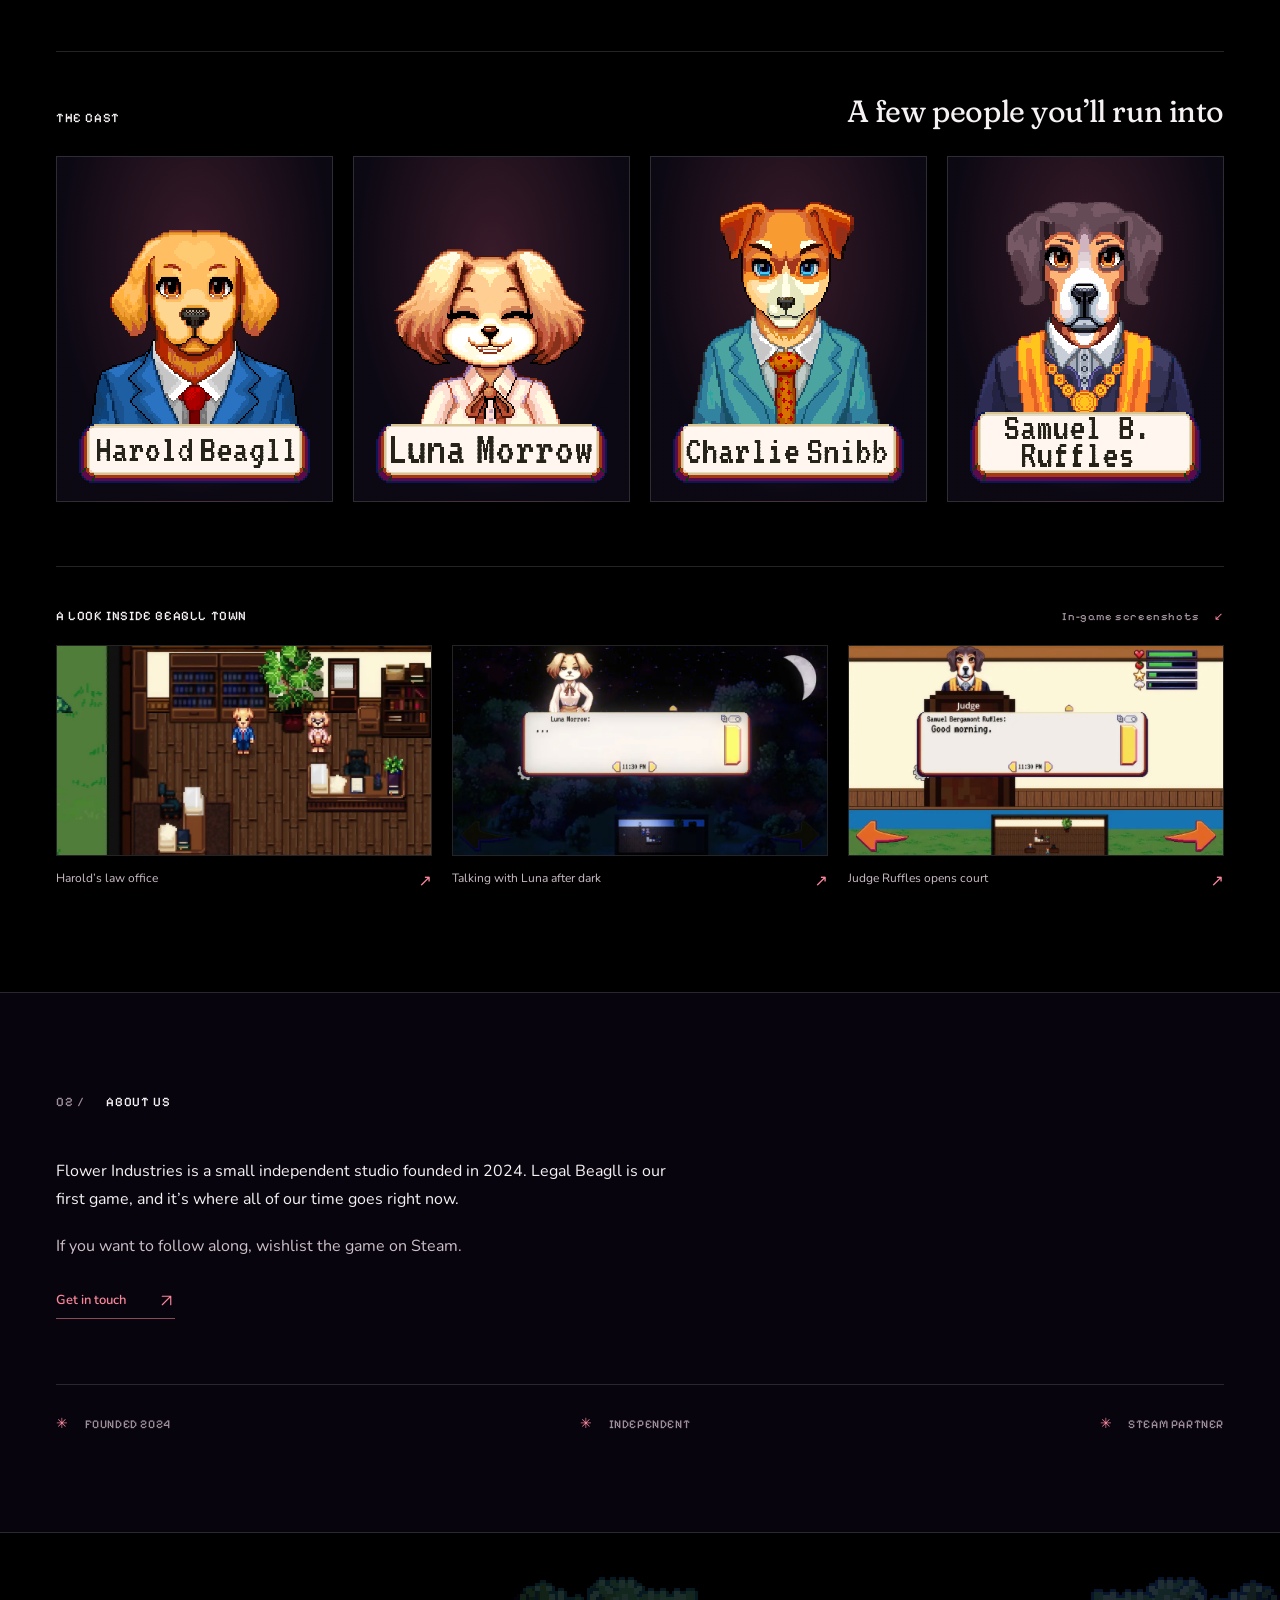
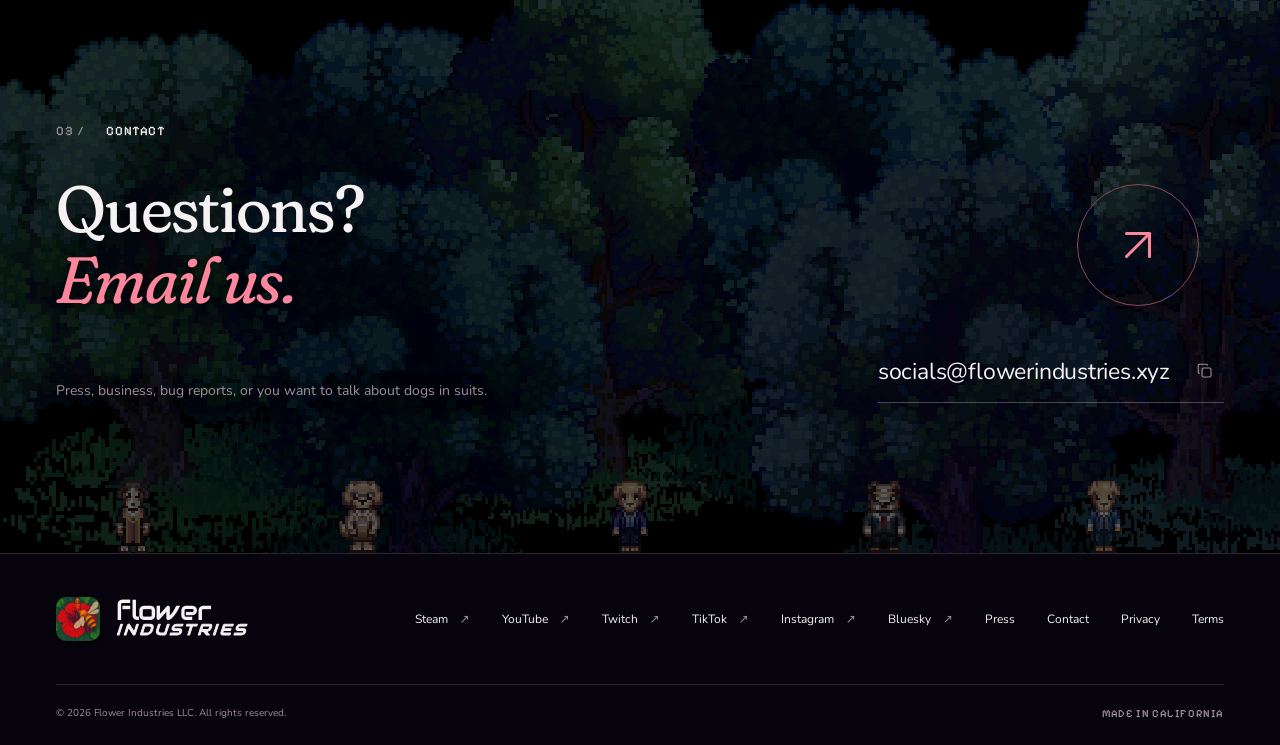
==== commit a2e66b9c: "Load screenshots on intent, add a click-to-play trailer, disclose it in the privacy policy - Lightbo" ====
--- a/index.html
+++ b/index.html
@@ -106,7 +106,7 @@
         <div class="game-intro"><h2 id="game-section-title">Court is in session,</h2></div>
         <article class="featured-game showcase">
           <a class="showcase-art" href="https://store.steampowered.com/app/3988040/Legal_Beagll_Justice_is_Argued/" target="_blank" rel="noopener noreferrer" aria-label="Explore Legal Beagll: Justice is Argued on Steam (opens in a new tab)">
-            <img class="cover-img" src="assets/legal-beagll-cover.webp" srcset="assets/legal-beagll-cover.webp 600w, assets/legal-beagll-cover-1200.webp 1200w" sizes="(max-width: 800px) 360px, 460px" alt="Legal Beagll cover: the neon title above Benny, a beagle in a pinstripe suit, on a teal striped background." loading="lazy" decoding="async" width="600" height="900" style="background-image:url([data-uri])" onload="this.classList.add('is-loaded')">
+            <img class="cover-img" src="assets/legal-beagll-cover.webp" srcset="assets/legal-beagll-cover.webp 600w, assets/legal-beagll-cover-1200.webp 1200w" sizes="(max-width: 800px) 360px, 460px" alt="Legal Beagll cover: the neon title above Benny, a beagle in a pinstripe suit, on a teal striped background." loading="lazy" decoding="async" width="600" height="900" style="background-image:url([data-uri])">
           </a>
           <div class="game-copy">
             <div class="game-tags"><span>COURTROOM RPG</span><span>IN DEVELOPMENT</span><span>WINDOWS · MAC · IOS · ANDROID</span></div>
@@ -134,6 +134,13 @@
             </li>
           </ul>
           <div id="cast-detail" class="cast-detail" aria-live="polite"><div class="cast-detail-clip"><div class="cast-detail-body"></div></div></div>
+        </div>
+        <div id="trailer" class="trailer" hidden>
+          <div class="screenshots-heading"><span class="eyebrow">THE TRAILER</span><a href="https://www.youtube.com/@FlowerIndustries" target="_blank" rel="noopener noreferrer">Watch on YouTube <span aria-hidden="true">↗</span><span class="sr-only"> (opens in a new tab)</span></a></div>
+          <div class="video-facade" data-video="" data-title="Legal Beagll: Justice is Argued trailer">
+            <button type="button" class="video-play"><img src="assets/legal-beagll-key-art.webp" alt="" width="1600" height="837" loading="lazy" decoding="async"><span class="video-play-icon" aria-hidden="true"><svg viewBox="0 0 24 24"><path d="M8 5v14l11-7z" fill="currentColor"/></svg></span><span class="video-play-label">Play the trailer<span class="sr-only"> (loads a YouTube player)</span></span></button>
+            <noscript><p class="video-fallback"><a href="https://www.youtube.com/@FlowerIndustries" target="_blank" rel="noopener noreferrer">Watch the trailer on YouTube <span aria-hidden="true">↗</span><span class="sr-only"> (opens in a new tab)</span></a></p></noscript>
+          </div>
         </div>
         <div class="screenshots-heading"><span class="eyebrow">A LOOK INSIDE BEAGLL TOWN</span><span>In-game screenshots <span aria-hidden="true">↙</span></span></div>
         <div class="screenshots">
@@ -164,7 +171,7 @@
   <footer class="site-footer">
     <div class="container footer-top">
       <a class="brand" href="#home" aria-label="Flower Industries home"><img class="brand-logo" src="assets/brand/bee-128.png" alt="" width="44" height="44"><svg class="wordmark" viewBox="0 20 400 130" role="img" aria-label="Flower Industries"><text x="10" y="88" text-anchor="start" font-size="80" letter-spacing="-2">flower</text><text class="wm-bold" transform="skewX(-18) translate(43 0)" x="200" y="132" text-anchor="middle" textLength="380" lengthAdjust="spacing" font-size="46">INDUSTRIES</text></svg></a>
-      <div class="footer-links"><a href="https://store.steampowered.com/app/3988040/Legal_Beagll_Justice_is_Argued/" target="_blank" rel="noopener noreferrer">Steam <span aria-hidden="true">↗</span><span class="sr-only"> (opens in a new tab)</span></a><a href="https://www.youtube.com/@FlowerIndustries" target="_blank" rel="noopener noreferrer">YouTube <span aria-hidden="true">↗</span><span class="sr-only"> (opens in a new tab)</span></a><a href="https://www.twitch.tv/directory/category/legal-beagll-justice-is-argued" target="_blank" rel="noopener noreferrer">Twitch <span aria-hidden="true">↗</span><span class="sr-only"> (opens in a new tab)</span></a><a href="https://www.tiktok.com/@flower.industries" target="_blank" rel="noopener noreferrer">TikTok <span aria-hidden="true">↗</span><span class="sr-only"> (opens in a new tab)</span></a><a href="https://www.instagram.com/legalbeagll/" target="_blank" rel="noopener noreferrer">Instagram <span aria-hidden="true">↗</span><span class="sr-only"> (opens in a new tab)</span></a><a href="https://bsky.app/profile/legalbeagll.bsky.social" target="_blank" rel="noopener noreferrer">Bluesky <span aria-hidden="true">↗</span><span class="sr-only"> (opens in a new tab)</span></a><a href="contact.html">Contact</a><a href="privacy.html">Privacy</a><a href="terms.html">Terms</a></div>
+      <div class="footer-links"><a href="https://store.steampowered.com/app/3988040/Legal_Beagll_Justice_is_Argued/" target="_blank" rel="noopener noreferrer">Steam <span aria-hidden="true">↗</span><span class="sr-only"> (opens in a new tab)</span></a><a href="https://www.youtube.com/@FlowerIndustries" target="_blank" rel="noopener noreferrer">YouTube <span aria-hidden="true">↗</span><span class="sr-only"> (opens in a new tab)</span></a><a href="https://www.twitch.tv/directory/category/legal-beagll-justice-is-argued" target="_blank" rel="noopener noreferrer">Twitch <span aria-hidden="true">↗</span><span class="sr-only"> (opens in a new tab)</span></a><a href="https://www.tiktok.com/@flower.industries" target="_blank" rel="noopener noreferrer">TikTok <span aria-hidden="true">↗</span><span class="sr-only"> (opens in a new tab)</span></a><a href="https://www.instagram.com/legalbeagll/" target="_blank" rel="noopener noreferrer">Instagram <span aria-hidden="true">↗</span><span class="sr-only"> (opens in a new tab)</span></a><a href="https://bsky.app/profile/legalbeagll.bsky.social" target="_blank" rel="noopener noreferrer">Bluesky <span aria-hidden="true">↗</span><span class="sr-only"> (opens in a new tab)</span></a><a href="press.html">Press</a><a href="contact.html">Contact</a><a href="privacy.html">Privacy</a><a href="terms.html">Terms</a></div>
     </div>
     <div class="container footer-bottom"><span>© <span id="year">2026</span> Flower Industries LLC. All rights reserved.</span><span>MADE IN CALIFORNIA</span></div>
   </footer>
--- a/styles.css
+++ b/styles.css
@@ -75,7 +75,11 @@
 .contact-section.has-forest{position:relative;overflow:hidden;min-height:620px;display:flex;flex-direction:column;justify-content:flex-end;padding-bottom:150px}.contact-content{position:relative;z-index:2}.sprite-strip.forest-bg{position:absolute;left:0;right:0;bottom:0;width:100%;max-width:none;margin:0;border-top:0;padding:0 10%;height:100%;z-index:1;pointer-events:none}.sprite-strip.forest-bg .strip-trees{height:100%}.strip-trees img{max-height:calc(100% - 20px)}
 .contact-section.has-forest .contact-details>p,.contact-section.has-forest .contact-main h2{text-shadow:0 2px 18px rgba(0,0,0,.8)}
 @media(max-width:800px){.contact-section.has-forest{min-height:540px;padding-bottom:120px}}@media(max-width:560px){.contact-section.has-forest{min-height:480px;padding-bottom:90px}}
-.cast+.screenshots-heading{margin-top:64px;border-top:1px solid var(--border);padding-top:40px}
+.cast+.screenshots-heading,.cast+.trailer,.trailer+.screenshots-heading{margin-top:64px;border-top:1px solid var(--border);padding-top:40px}
+/* Trailer: poster + play button until the visitor loads the YouTube player */
+.trailer .screenshots-heading{margin-top:0}.screenshots-heading>a{font-size:11px;color:var(--muted);font-family:var(--pixel);letter-spacing:.6px}.screenshots-heading>a:hover{color:var(--accent)}.screenshots-heading>a>span{margin-left:9px;color:var(--accent)}.video-facade{position:relative;aspect-ratio:16/9;background:var(--stage);border:1px solid var(--border);overflow:hidden;isolation:isolate}.video-facade:before{content:'';position:absolute;inset:-20%;background:radial-gradient(ellipse at 50% 55%,rgba(24,177,145,.22),rgba(252,135,157,.1) 45%,transparent 70%);z-index:-1}.video-play{all:unset;box-sizing:border-box;cursor:pointer;position:absolute;inset:0;width:100%;height:100%;display:grid;place-items:center}.video-play>img{position:absolute;inset:0;width:100%;height:100%;object-fit:contain;padding:6%;filter:saturate(.85) brightness(.75);transition:filter .3s,transform .5s}.video-play:hover>img{filter:saturate(1) brightness(.85);transform:scale(1.02)}.video-play-icon{position:relative;width:84px;height:84px;border-radius:50%;background:var(--accent);color:var(--on-accent);display:grid;place-items:center;box-shadow:0 18px 40px -10px rgba(0,0,0,.7);transition:transform .25s,background .2s}.video-play-icon svg{width:36px;height:36px;margin-left:4px}.video-play:hover .video-play-icon{transform:scale(1.08);background:var(--accent-hi)}.video-play-label{position:absolute;left:22px;bottom:18px;font-family:var(--pixel);font-size:12px;letter-spacing:1px;color:var(--ink);text-shadow:0 2px 12px rgba(0,0,0,.8)}.video-play:focus-visible{outline:2px solid var(--accent);outline-offset:-8px}.video-facade iframe{position:absolute;inset:0;width:100%;height:100%;border:0}.video-fallback{position:absolute;left:22px;bottom:18px;font-size:13px;z-index:1}.video-fallback a{color:var(--accent);text-decoration:underline;text-underline-offset:3px}
+@media(max-width:800px){.video-play-icon{width:68px;height:68px}.video-play-icon svg{width:30px;height:30px}}
+@media(max-width:560px){.cast+.screenshots-heading,.cast+.trailer,.trailer+.screenshots-heading{margin-top:48px;padding-top:30px}.video-play-icon{width:56px;height:56px}.video-play-icon svg{width:24px;height:24px}.video-play-label{left:14px;bottom:12px;font-size:11px}.screenshots-heading>a{font-size:9px;text-align:right}}
 .studio-content:not(:has(h2)){grid-template-columns:1fr;max-width:640px}
 @media(max-width:560px){.footer-links{flex-wrap:wrap;justify-content:flex-start;gap:14px 22px}}
 /* Print: dark text on paper, no sky, trees or canvases */
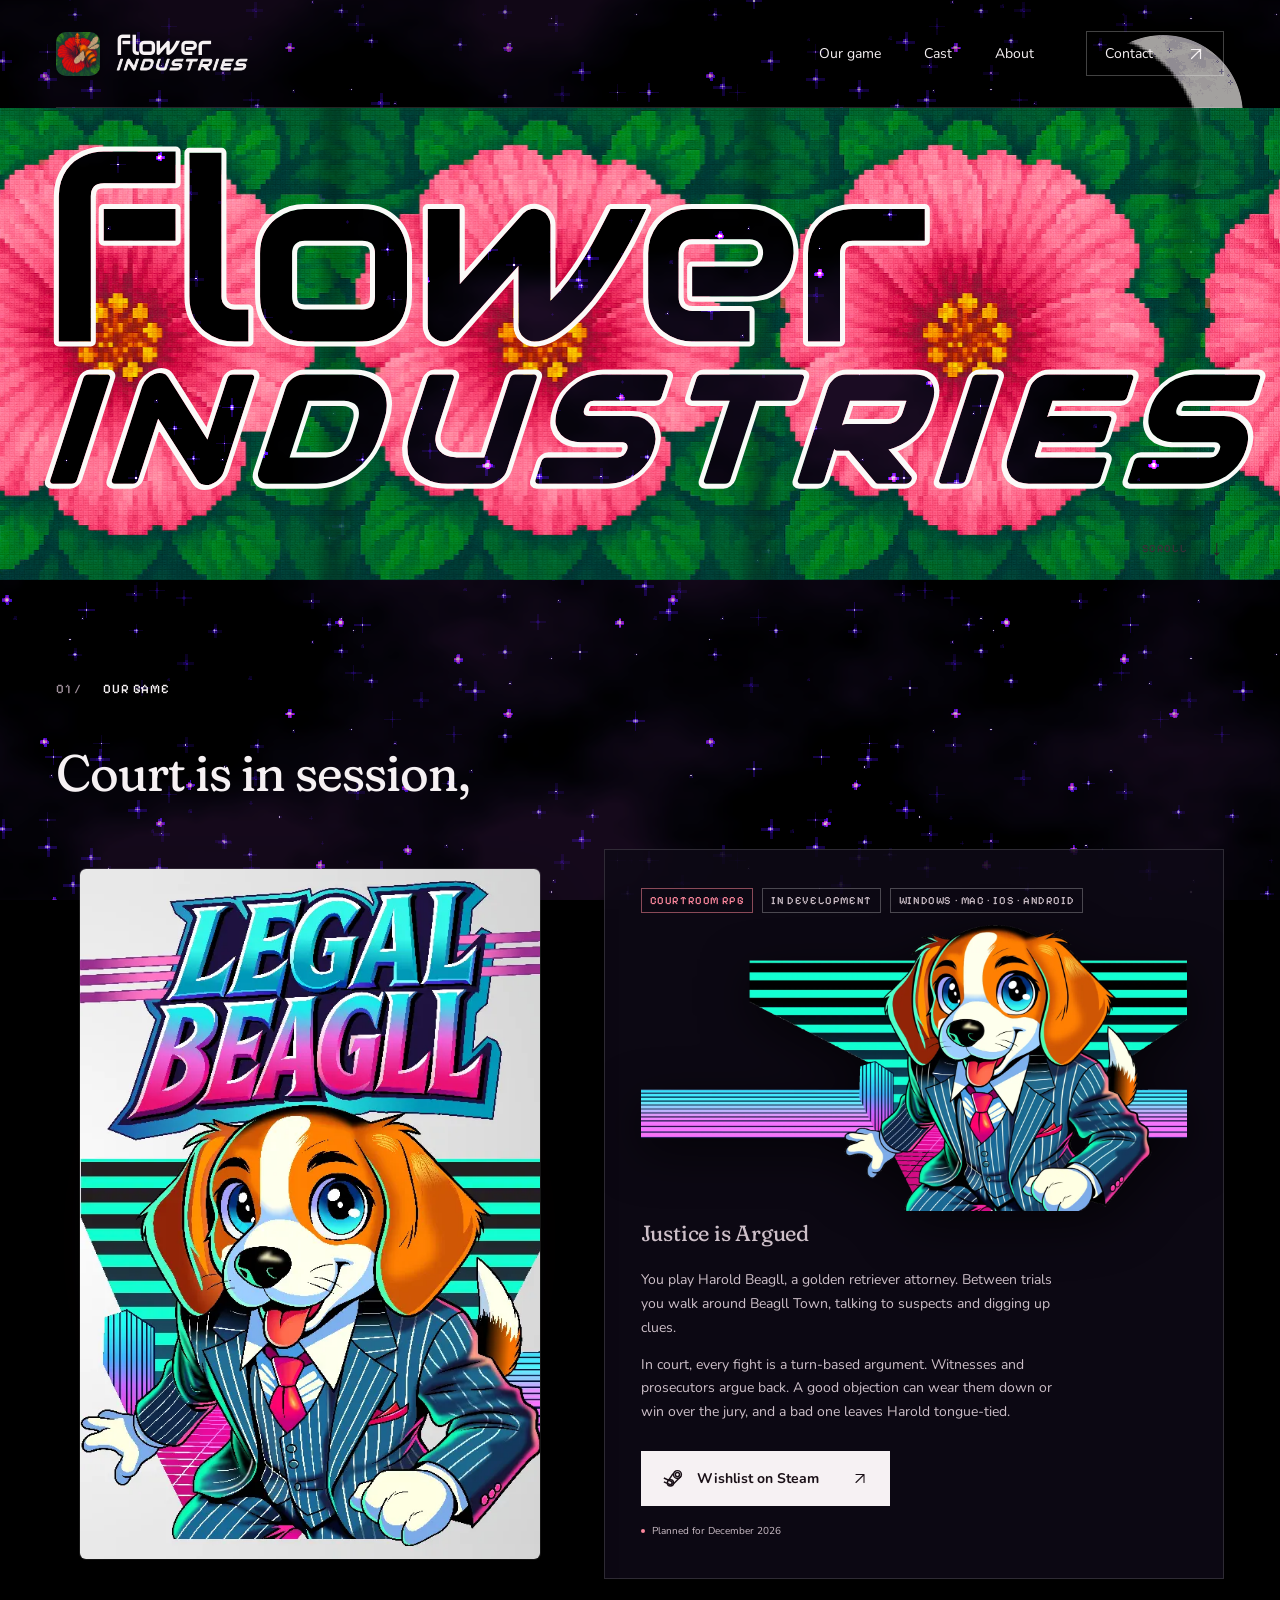
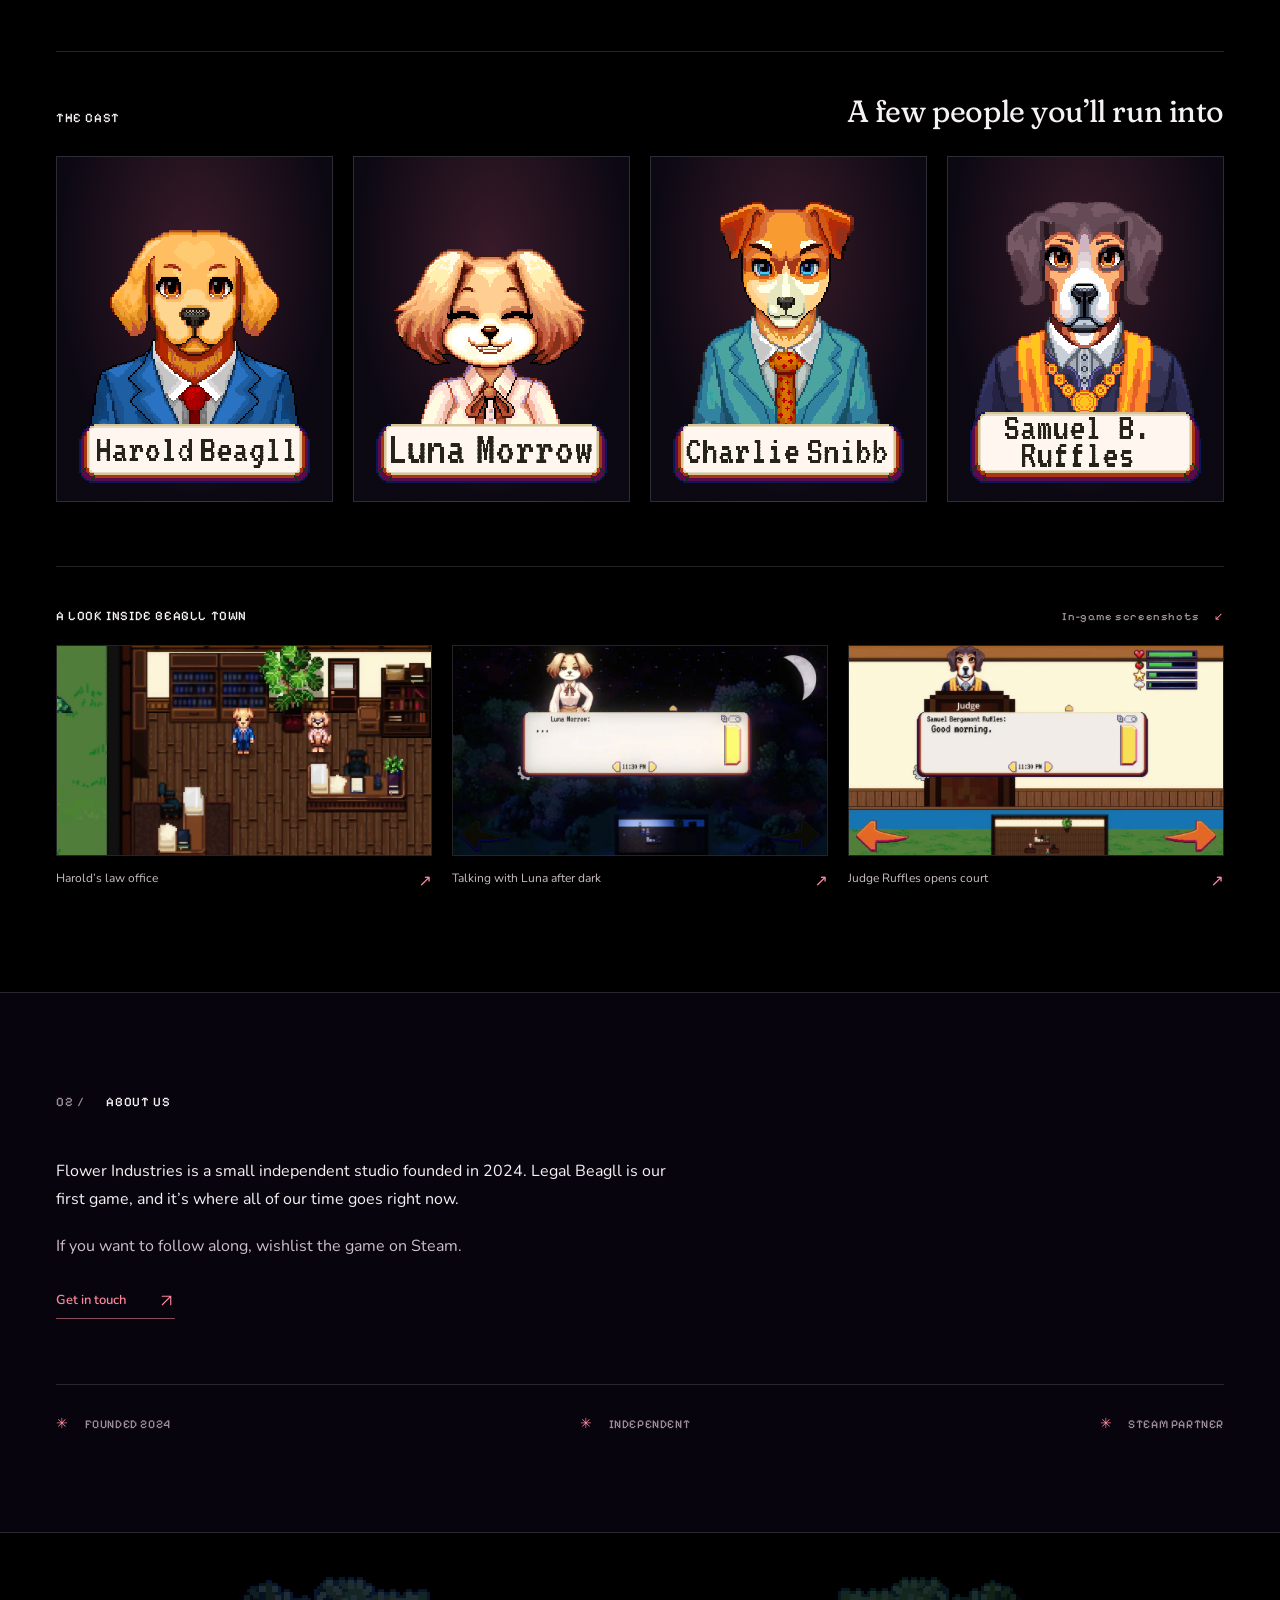
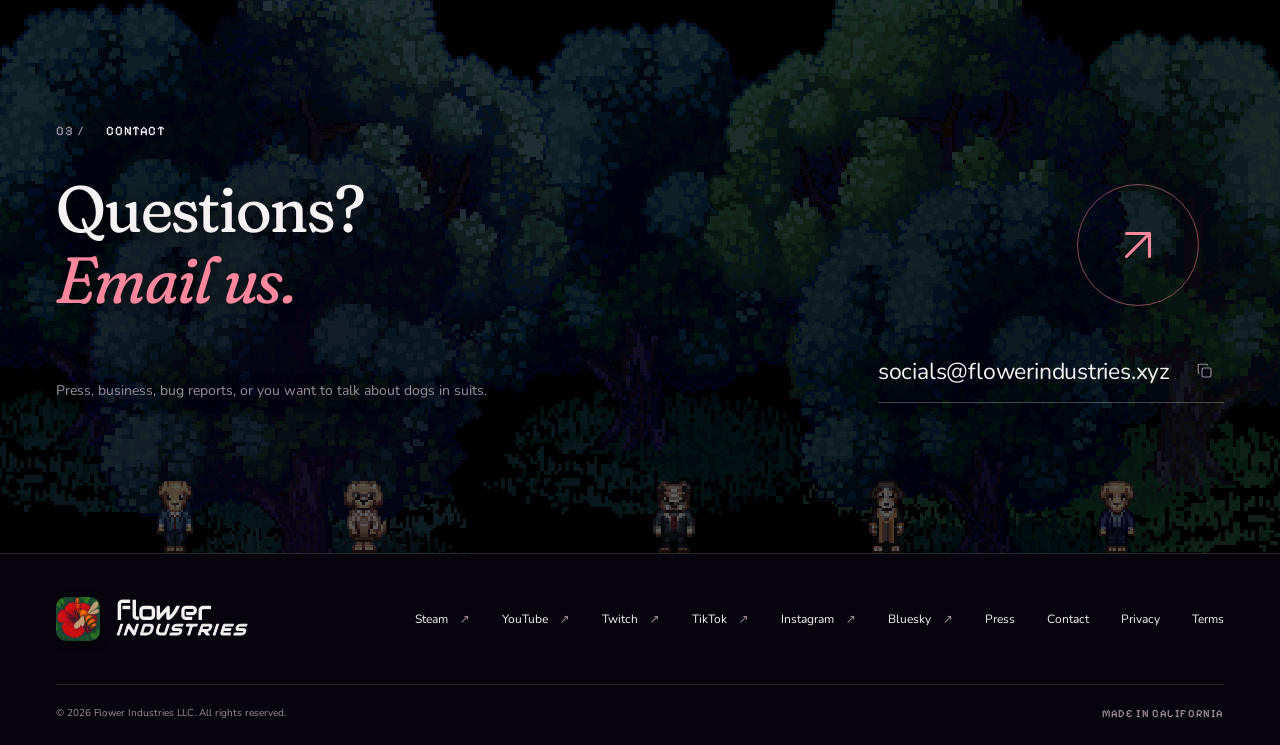
==== commit 5bc018ad: "Add a press kit page press.html gathers what press and creators need in one place: a fact sheet, the" ====
--- a/index.html
+++ b/index.html
@@ -26,9 +26,9 @@
   <link href="https://fonts.googleapis.com/css2?family=Fraunces:ital,opsz,wght,SOFT,WONK@0,9..144,300..700,0..100,0..1;1,9..144,300..700,0..100,0..1&family=Nunito:wght@400..800&family=Pixelify+Sans:wght@400..700&family=Audiowide&display=swap" rel="stylesheet">
   <link rel="preload" as="image" href="assets/brand/logo-880.webp?v=2" media="(min-width: 561px)" fetchpriority="high">
   <link rel="preload" as="image" href="assets/brand/logo-440.webp?v=2" media="(max-width: 560px)" fetchpriority="high">
-  <link rel="stylesheet" href="styles.css?v=6">
-  <script src="script.js?v=8" defer></script>
-  <script src="sky.js?v=4" defer></script>
+  <link rel="stylesheet" href="styles.css?v=7">
+  <script src="script.js?v=9" defer></script>
+  <script src="sky.js?v=5" defer></script>
   <noscript><style>.hero{background:transparent}.hero-bottom{color:var(--text)}</style></noscript>
   <script type="application/ld+json">
   {
--- a/styles.css
+++ b/styles.css
@@ -82,5 +82,19 @@
 @media(max-width:560px){.cast+.screenshots-heading,.cast+.trailer,.trailer+.screenshots-heading{margin-top:48px;padding-top:30px}.video-play-icon{width:56px;height:56px}.video-play-icon svg{width:24px;height:24px}.video-play-label{left:14px;bottom:12px;font-size:11px}.screenshots-heading>a{font-size:9px;text-align:right}}
 .studio-content:not(:has(h2)){grid-template-columns:1fr;max-width:640px}
 @media(max-width:560px){.footer-links{flex-wrap:wrap;justify-content:flex-start;gap:14px 22px}}
+/* Press kit */
+.press-hero{padding-bottom:72px}.press-lede{margin-top:30px;max-width:640px;font-size:16px;line-height:1.8;color:var(--text)}.press-hero .text-link{margin-top:24px}
+.press-section{padding:72px 0;border-top:1px solid var(--border);background:rgba(0,0,0,.22)}.press-section:nth-of-type(even){background:var(--band)}.press-section .section-heading{margin-bottom:18px}.press-section h2{font-size:clamp(28px,3vw,42px);line-height:1.15;letter-spacing:-0.5px;margin-bottom:36px}.press-section h3{font-size:22px;letter-spacing:-0.2px;margin:44px 0 18px}.press-section h3:first-child{margin-top:0}
+.press-facts{margin:0;display:grid;grid-template-columns:repeat(3,1fr);gap:0 40px}.press-facts>div{min-width:0;border-top:1px solid var(--border);padding:18px 0 22px}.press-facts dt{font-family:var(--pixel);font-weight:500;font-size:12px;letter-spacing:1px;text-transform:uppercase;color:var(--muted);margin-bottom:8px}.press-facts dd{margin:0;font-size:16px;line-height:1.6;color:var(--ink);overflow-wrap:anywhere}.press-facts a{color:var(--accent)}.press-facts a:hover{color:var(--accent-hi)}.press-facts a span{color:var(--muted)}.press-social{display:flex;flex-wrap:wrap;gap:6px 18px}
+.press-prose{max-width:760px}.press-prose p{font-size:16px;line-height:1.8;color:var(--text)}.press-prose p+p{margin-top:14px}
+.press-cast{list-style:none;margin:0;padding:0;display:grid;grid-template-columns:repeat(4,1fr);gap:20px}.press-portrait{aspect-ratio:4/5;background:radial-gradient(ellipse at 50% 30%,var(--accent-glow),var(--panel) 70%);border:1px solid var(--border);padding:26px 22px 0;display:flex;align-items:flex-end;justify-content:center;overflow:hidden}.press-portrait img{width:100%;height:100%;object-fit:contain;object-position:center bottom;image-rendering:pixelated}.press-cast .eyebrow{margin-top:18px}.press-cast h3{font-size:24px;margin:8px 0}.press-cast p:last-child{font-size:15px;line-height:1.7;color:var(--text)}
+.press-links{display:flex;flex-wrap:wrap;gap:0 48px;margin-top:10px}
+.press-usage{border:1px solid var(--border);background:var(--panel);padding:34px 36px;display:grid;grid-template-columns:1fr auto;gap:28px 60px;align-items:center}.press-usage p{font-size:16px;line-height:1.8;color:var(--ink)}.press-usage small{display:block;margin-top:10px;font-size:13px;line-height:1.6;color:var(--muted)}.press-usage .button{margin:0;gap:14px}.press-usage .button svg{width:18px;height:18px;margin:0}.press-usage .button>span{white-space:nowrap}.press-size{color:var(--hero-text);font-weight:600;margin-left:8px}
+.press-grid{display:grid;grid-template-columns:repeat(3,1fr);gap:20px}.press-art{grid-template-columns:2fr 1fr;align-items:start}.press-logos{grid-template-columns:repeat(4,1fr)}
+.press-asset{margin:0;min-width:0}.press-preview{border:1px solid var(--border);background:var(--panel);display:grid;place-items:center;overflow:hidden}.press-preview img{width:100%}.press-preview.is-art{padding:8% 6%;background:radial-gradient(ellipse at 50% 55%,var(--accent-glow),var(--panel) 70%)}.press-preview.is-icon{aspect-ratio:4/3;padding:24px}.press-preview.is-icon img{width:auto;max-width:100%;max-height:100%;image-rendering:pixelated}.press-preview.is-icon img[src$=".svg"]{width:100%;image-rendering:auto}.press-preview.is-light{background:#fafaf8;border-color:transparent}
+.press-asset figcaption{padding-top:14px}.press-name{display:block;font-size:14px;color:var(--ink)}.press-dl{list-style:none;margin:6px 0 0;padding:0}.press-dl a{display:flex;align-items:center;gap:12px;padding:9px 0;border-bottom:1px solid var(--border);font-size:13px;color:var(--text);transition:color .2s}.press-dl a:hover{color:var(--accent)}.press-dl a>span:not(.sr-only){margin-left:auto;text-align:right;color:var(--muted)}.press-dl svg{width:16px;height:16px;color:var(--accent)}
+@media(max-width:1100px){.press-usage{padding:28px}.press-logos{grid-template-columns:repeat(2,1fr)}}
+@media(max-width:800px){.press-section{padding:56px 0}.press-facts{grid-template-columns:repeat(2,1fr);gap:0 28px}.press-cast{grid-template-columns:repeat(2,1fr);gap:14px}.press-grid{grid-template-columns:repeat(2,1fr);gap:14px}.press-art{grid-template-columns:1fr}.press-art .press-asset:last-child{max-width:360px}.press-usage{grid-template-columns:1fr;gap:22px;align-items:start}}
+@media(max-width:560px){.press-hero{padding-bottom:52px}.press-section{padding:48px 0}.press-section h2{font-size:28px;margin-bottom:26px}.press-section h3{font-size:20px;margin-top:36px}.press-facts{grid-template-columns:1fr;gap:0}.press-cast{gap:10px}.press-cast h3{font-size:20px;margin-top:8px}.press-grid{grid-template-columns:1fr;gap:28px}.press-logos{gap:20px}.press-usage{padding:24px 20px}.press-usage .button{width:100%;flex-wrap:wrap;font-size:13px;padding:15px 16px;gap:10px}.press-size{margin-left:0}.press-preview.is-icon{aspect-ratio:16/10}}
 /* Print: dark text on paper, no sky, trees or canvases */
-@media print{:root{--ink:#111;--text:#222;--muted:#555;--accent:#9c2f45;--accent-hi:#9c2f45;--accent-line:#9c2f45;--accent-glow:transparent;--panel:#fff;--panel-2:#fff;--band:#fff;--border:#bbb;--border-strong:#888;--shadow:transparent;--stage:#fff;--stage-hover:#fff;--stage-text:#555;--hero-bg:#fff;--hero-ink:#111;--hero-text:#555;color-scheme:light}body,.hero,.hero.is-cut,.site-header,.game-section,.studio-section,.contact-section,.page-hero,.legal,.site-footer{background:#fff;color:#111}.page-sky,.hero-tiles,.sprite-strip,.menu-toggle,.skip-link,.toast,.copy-email,.hero-bottom,.contact-orb,.lightbox{display:none}.wm-ring{fill:#111;stroke:#111}.hero-bottom{color:#555}.section-pad{padding:32px 0}.contact-section.has-forest{min-height:0;padding-bottom:32px}.contact-section.has-forest .contact-details>p,.contact-section.has-forest .contact-main h2{text-shadow:none}.screenshot img{filter:none}.legal a{color:#111}}
+@media print{:root{--ink:#111;--text:#222;--muted:#555;--accent:#9c2f45;--accent-hi:#9c2f45;--accent-line:#9c2f45;--accent-glow:transparent;--panel:#fff;--panel-2:#fff;--band:#fff;--border:#bbb;--border-strong:#888;--shadow:transparent;--stage:#fff;--stage-hover:#fff;--stage-text:#555;--hero-bg:#fff;--hero-ink:#111;--hero-text:#555;color-scheme:light}body,.hero,.hero.is-cut,.site-header,.game-section,.studio-section,.contact-section,.page-hero,.legal,.press-section,.press-section:nth-of-type(even),.site-footer{background:#fff;color:#111}.page-sky,.hero-tiles,.sprite-strip,.menu-toggle,.skip-link,.toast,.copy-email,.hero-bottom,.contact-orb,.lightbox{display:none}.wm-ring{fill:#111;stroke:#111}.hero-bottom{color:#555}.section-pad{padding:32px 0}.contact-section.has-forest{min-height:0;padding-bottom:32px}.contact-section.has-forest .contact-details>p,.contact-section.has-forest .contact-main h2{text-shadow:none}.screenshot img{filter:none}.legal a{color:#111}}
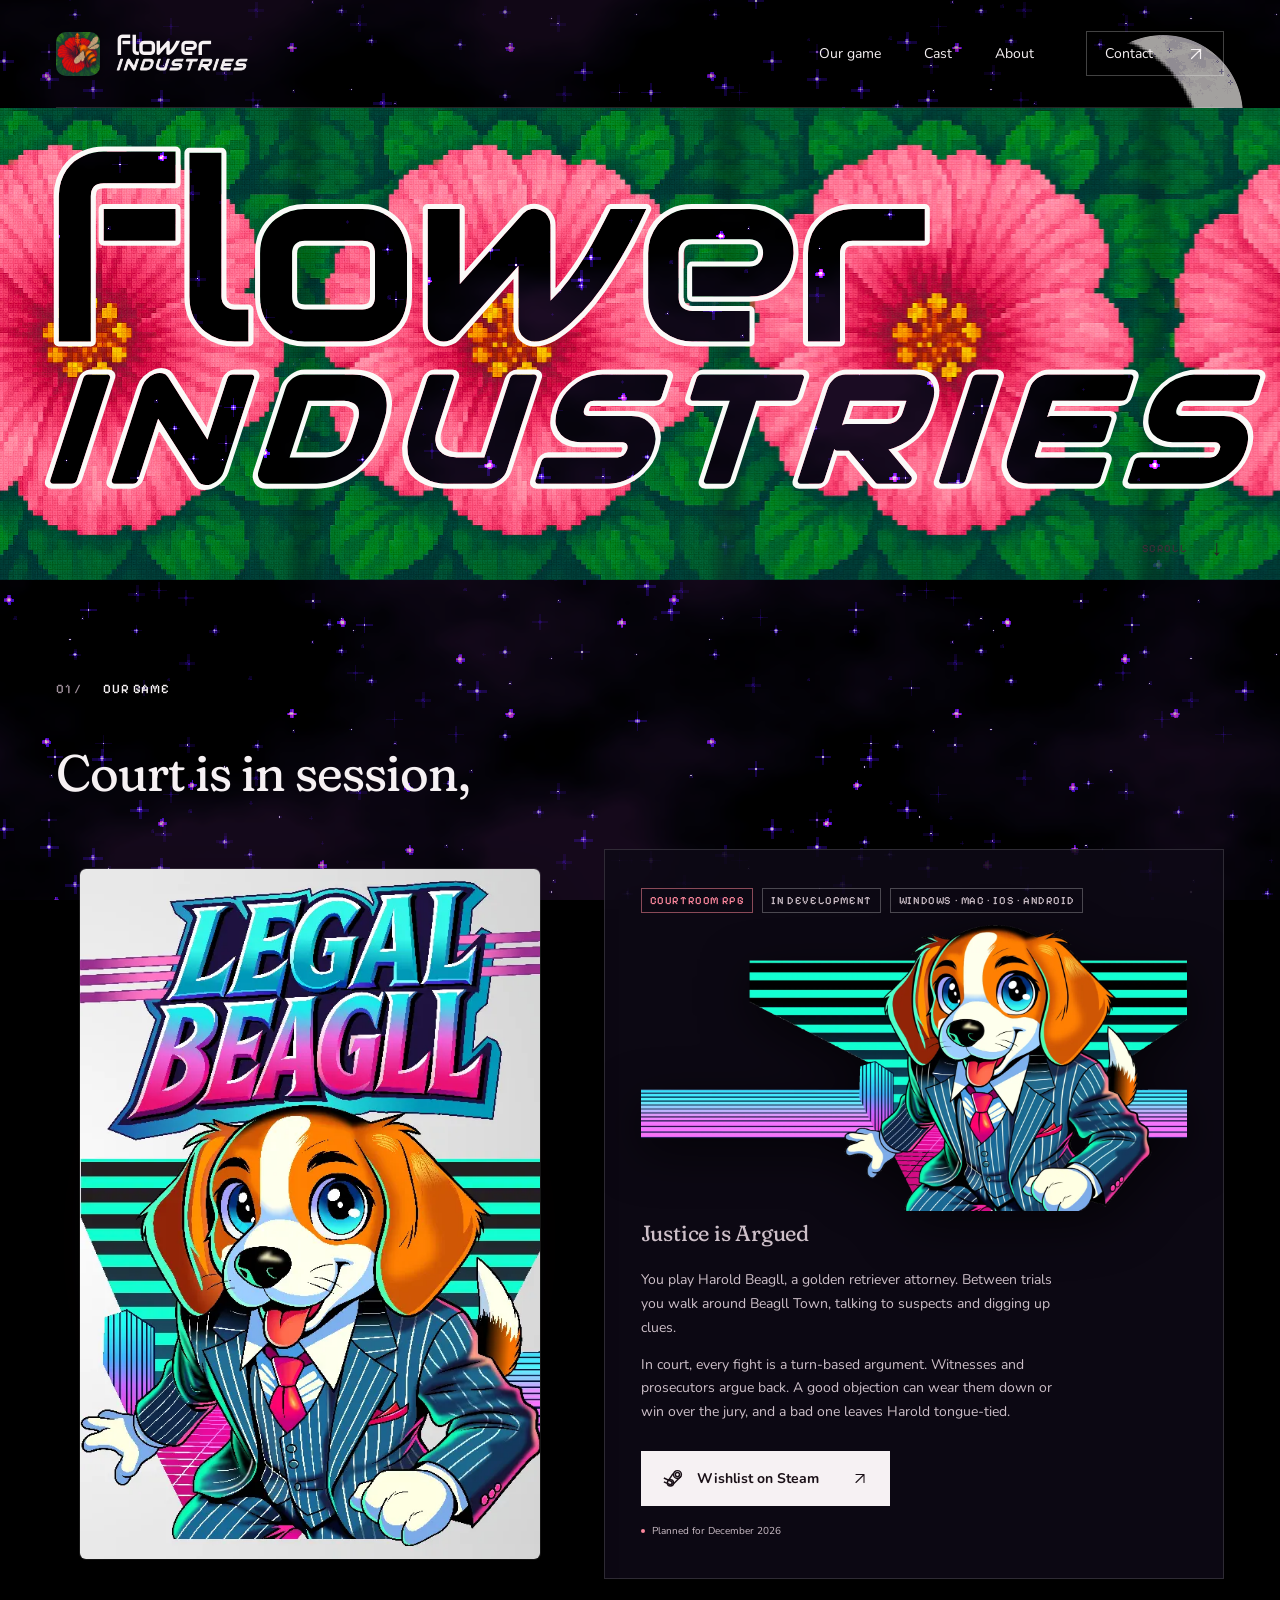
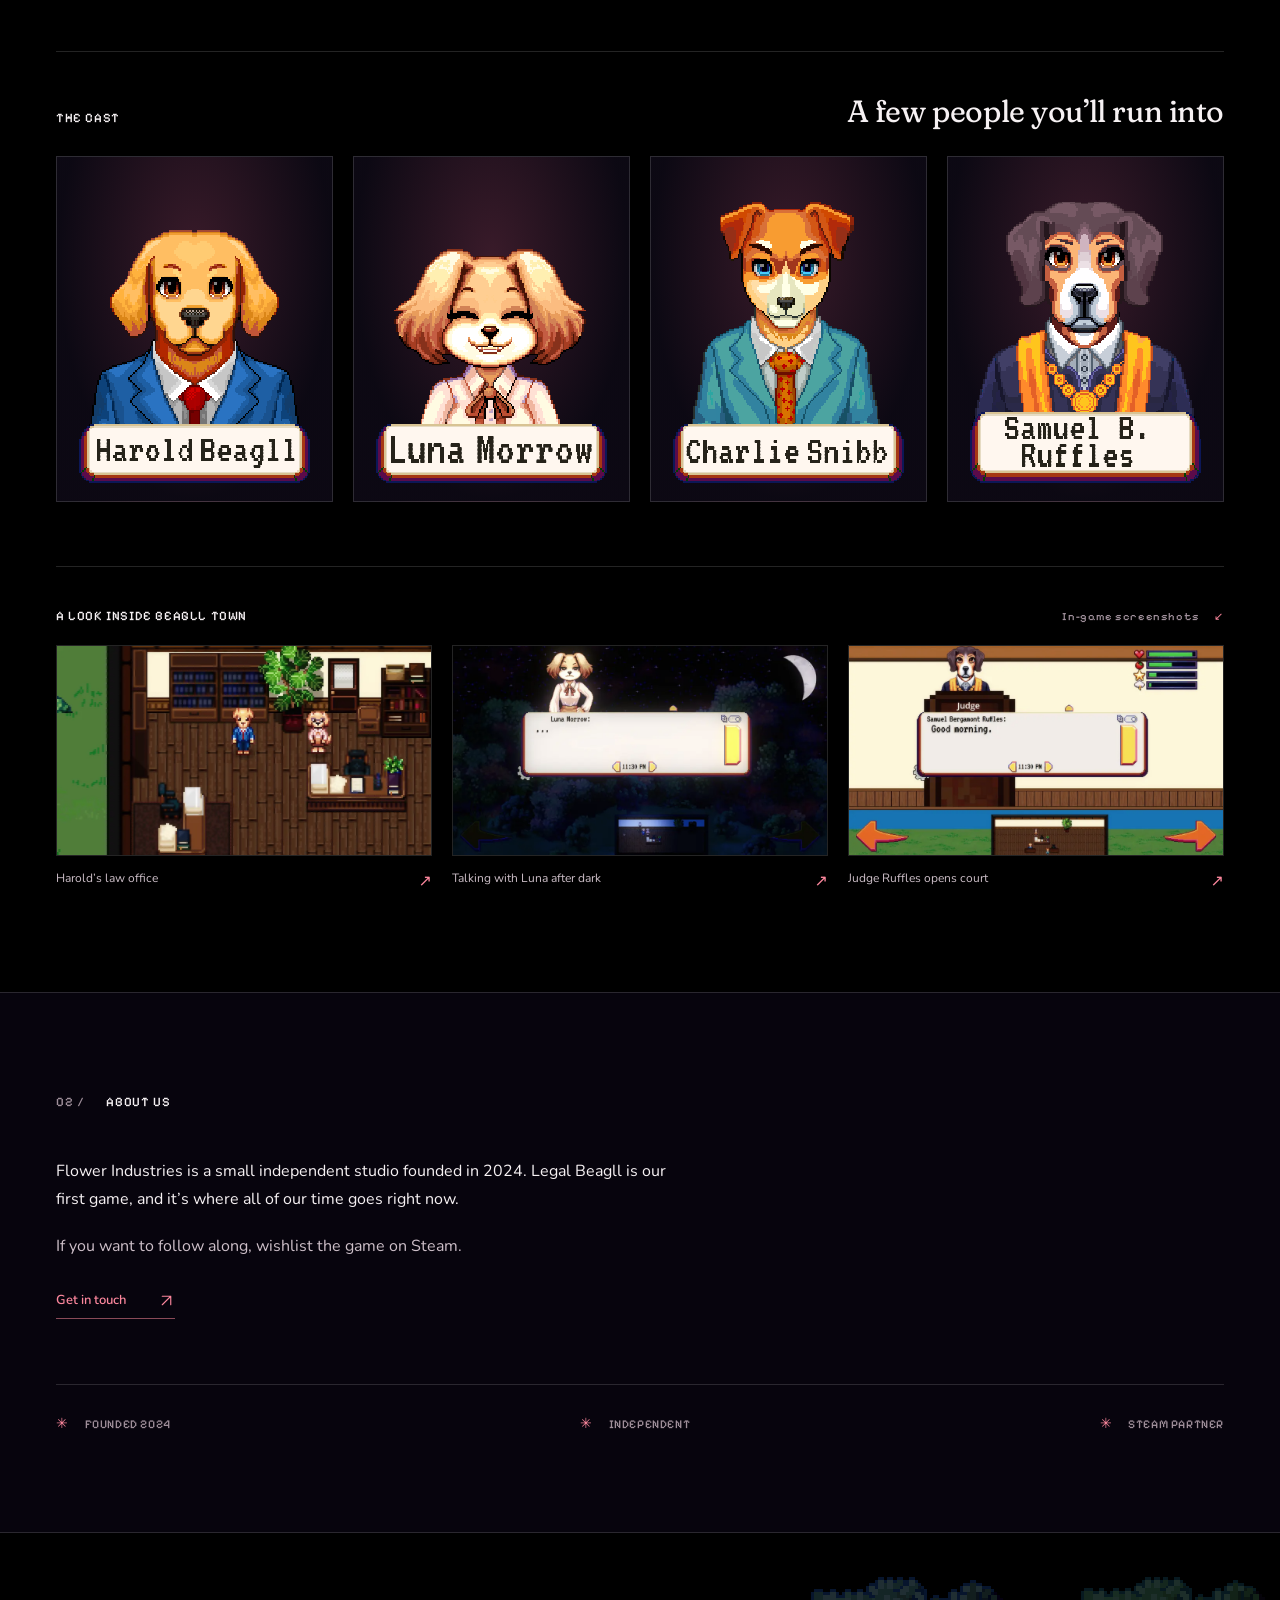
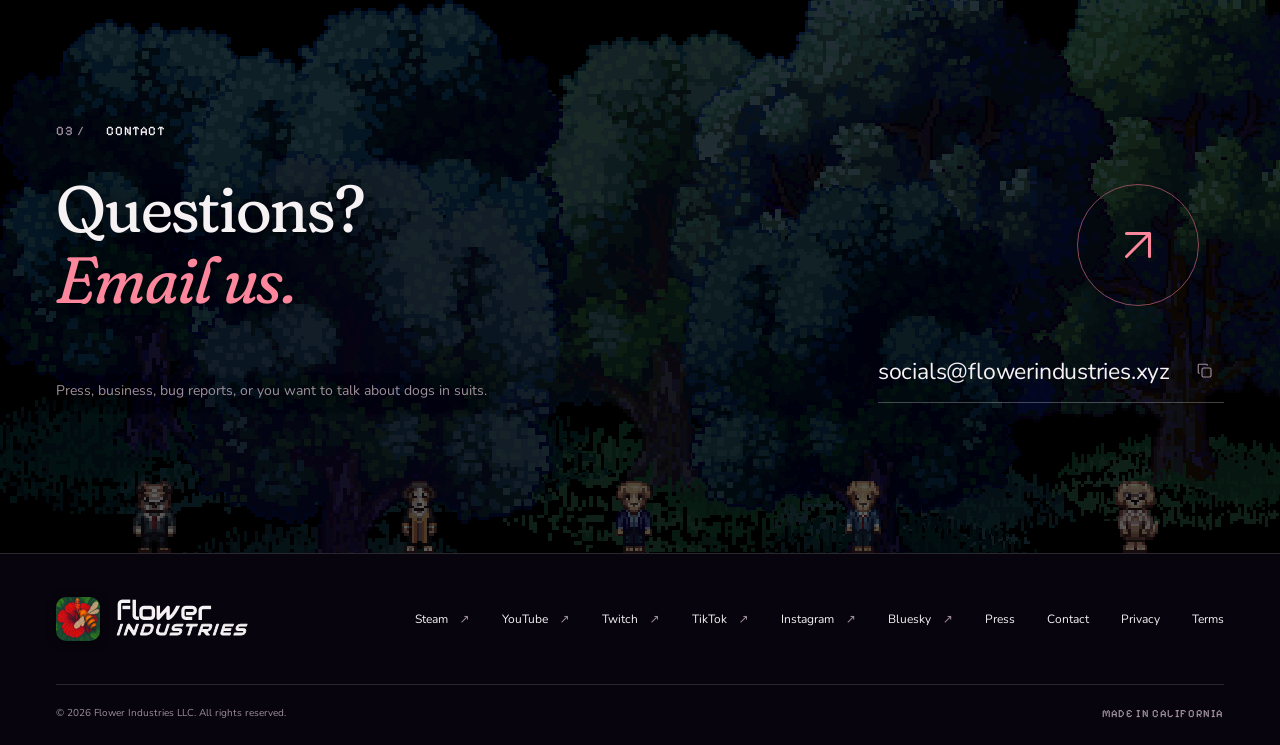
==== commit 9ae14108: "Fix the issues found in review of the press kit, trailer and footer - Footer link row wraps at every" ====
--- a/index.html
+++ b/index.html
@@ -29,7 +29,7 @@
   <link rel="stylesheet" href="styles.css?v=7">
   <script src="script.js?v=9" defer></script>
   <script src="sky.js?v=5" defer></script>
-  <noscript><style>.hero{background:transparent}.hero-bottom{color:var(--text)}</style></noscript>
+  <noscript><style>.hero{background:transparent}.hero-bottom{color:var(--text)}.video-facade{display:none}</style></noscript>
   <script type="application/ld+json">
   {
     "@context": "https://schema.org",
@@ -139,7 +139,6 @@
           <div class="screenshots-heading"><span class="eyebrow">THE TRAILER</span><a href="https://www.youtube.com/@FlowerIndustries" target="_blank" rel="noopener noreferrer">Watch on YouTube <span aria-hidden="true">↗</span><span class="sr-only"> (opens in a new tab)</span></a></div>
           <div class="video-facade" data-video="" data-title="Legal Beagll: Justice is Argued trailer">
             <button type="button" class="video-play"><img src="assets/legal-beagll-key-art.webp" alt="" width="1600" height="837" loading="lazy" decoding="async"><span class="video-play-icon" aria-hidden="true"><svg viewBox="0 0 24 24"><path d="M8 5v14l11-7z" fill="currentColor"/></svg></span><span class="video-play-label">Play the trailer<span class="sr-only"> (loads a YouTube player)</span></span></button>
-            <noscript><p class="video-fallback"><a href="https://www.youtube.com/@FlowerIndustries" target="_blank" rel="noopener noreferrer">Watch the trailer on YouTube <span aria-hidden="true">↗</span><span class="sr-only"> (opens in a new tab)</span></a></p></noscript>
           </div>
         </div>
         <div class="screenshots-heading"><span class="eyebrow">A LOOK INSIDE BEAGLL TOWN</span><span>In-game screenshots <span aria-hidden="true">↙</span></span></div>
--- a/styles.css
+++ b/styles.css
@@ -10,41 +10,35 @@
   --hero-bg:#fafaf8;--hero-ink:#2b1f2a;--hero-text:#5b4b55;
   --scrim:rgba(0,0,0,.85);--shadow:rgba(0,0,0,.5);
   --display:'Fraunces',Georgia,'Times New Roman',serif;--body:'Nunito','Trebuchet MS','Segoe UI',system-ui,sans-serif;--pixel:'Pixelify Sans','Courier New',monospace;--wordmark:'Audiowide','Arial Black',sans-serif;color-scheme:dark}
-*{box-sizing:border-box}html{scroll-behavior:smooth;scroll-padding-top:30px}body{margin:0;background:#000;color:var(--ink);font-family:var(--body);font-size:16px;-webkit-font-smoothing:antialiased}body.modal-open{overflow:hidden}a{color:inherit;text-decoration:none}button{font:inherit;color:inherit}button,a{-webkit-tap-highlight-color:transparent}button{cursor:pointer}button:disabled{cursor:default}img{display:block;max-width:100%;height:auto}svg{display:inline-block;width:24px;height:24px;flex-shrink:0}h1,h2,h3,p{margin:0}h1,h2,h3{font-family:var(--display);font-weight:400}button,a{touch-action:manipulation}a:focus-visible,button:focus-visible{outline:2px solid var(--accent);outline-offset:7px}::selection{background:var(--accent);color:var(--bg)}.container{width:calc(100% - 112px);max-width:1328px;margin-inline:auto}.svg-library{position:absolute;width:0;height:0;overflow:hidden}.sr-only{position:absolute;width:1px;height:1px;padding:0;margin:-1px;overflow:hidden;clip:rect(0,0,0,0);white-space:nowrap;border:0}.skip-link{position:fixed;left:20px;top:-100px;background:var(--accent);color:var(--bg);padding:16px 24px;z-index:100}.skip-link:focus{top:16px}
-.site-header{position:relative;z-index:10;background:rgba(0,0,0,.35);color:var(--ink)}.header-inner{height:108px;border-bottom:1px solid var(--border);display:flex;align-items:center;justify-content:space-between}.brand{display:inline-flex;align-items:center;gap:13px}.brand-logo{width:44px;height:44px;border-radius:10px;box-shadow:0 2px 8px var(--shadow)}.brand>span{font-family:var(--display);font-size:17px;line-height:1.03;letter-spacing:2px;font-weight:500}.brand>span>span{display:block;font-size:11px;letter-spacing:2.7px;margin-top:6px}.nav{display:flex;align-items:center;gap:43px;font-size:14px}.nav a{transition:color .2s;color:var(--ink)}.nav a:hover{color:var(--accent)}.nav-contact{display:flex;align-items:center;gap:34px;margin-left:9px;border:1px solid var(--border-strong);padding:12px 18px}.nav-contact svg{width:18px;height:18px}.menu-toggle{display:none}
-.hero{position:relative;isolation:isolate;overflow:hidden;background:var(--hero-bg);color:var(--hero-ink)}.hero-inner{min-height:720px;display:flex;flex-direction:column;justify-content:space-between;padding-top:103px}.eyebrow{font-size:11px;font-weight:550;letter-spacing:1.7px;line-height:1.5;display:flex;align-items:center;gap:12px}.status-dot{display:inline-block;width:6px;height:6px;border-radius:50%;background:var(--accent);flex-shrink:0}.button{display:inline-flex;align-items:center;justify-content:center;gap:36px;padding:17px 22px;min-height:55px;font-size:14px;font-weight:600;transition:background .2s,transform .2s}.button svg{width:21px;height:21px}.button:hover{transform:translateY(-3px)}.button-lime{background:var(--accent);color:var(--on-accent)}.button-lime:hover{background:var(--accent-hi)}.hero .button{margin-top:33px}.hero-bottom{display:flex;align-items:center;justify-content:space-between;padding:56px 0 27px;font-size:9px;letter-spacing:1.5px;color:var(--hero-text)}.hero-bottom>a{display:flex;gap:23px;align-items:center}.hero-bottom>a>span{font-size:22px;color:var(--hero-ink)}
-.section-pad{padding:100px 0}.section-heading{display:flex;align-items:center;justify-content:space-between;margin-bottom:44px}.section-number{color:var(--muted);margin-right:10px}.section-aside{font-size:13px;color:var(--muted)}.game-intro{display:flex;align-items:flex-end;justify-content:space-between;margin-bottom:48px}.game-intro h2{font-size:clamp(38px,4vw,59px);line-height:1.12;letter-spacing:-0.98px}.game-intro h2>span{color:var(--muted)}.game-intro>p{padding-bottom:5px;font-size:15px;line-height:1.7;color:var(--muted)}.featured-game{display:grid;grid-template-columns:1.1fr 1fr;border:1px solid var(--border)}.game-art-link{background:var(--stage);position:relative;overflow:hidden;display:flex;flex-direction:column;min-height:442px;justify-content:space-between;padding:28px 30px;border-right:1px solid var(--border);transition:background .3s}.game-art-link:hover{background:var(--stage-hover)}.art-topline{font-size:9px;color:var(--stage-text);letter-spacing:2px;display:flex;justify-content:space-between;align-items:center}.art-topline svg{width:20px}.game-art-inner{position:relative;margin:25px -30px}.game-art-inner:before{content:'';position:absolute;inset:-35%;background:radial-gradient(ellipse,var(--stage-glow),transparent 67%)}.game-art-inner{display:grid;place-items:center}.game-art-inner img{position:relative;width:100%;image-rendering:auto;transition:transform .5s}.game-art-inner .game-logo{width:100%}.game-art-link:hover img{transform:scale(1.035)}.art-bottomline{font-size:9px;letter-spacing:4px;color:var(--stage-text);text-align:center;padding-bottom:8px}.game-copy{padding:42px 40px;display:flex;flex-direction:column;align-items:flex-start;justify-content:center;background:var(--panel)}.game-tags{display:flex;gap:9px;flex-wrap:wrap}.game-tags span{font-size:9px;letter-spacing:1px;line-height:1;border:1px solid var(--accent-line);padding:7px 8px;color:var(--accent)}.game-tags span+span{color:var(--text);border-color:var(--border-strong)}.game-copy h3{font-size:39px;letter-spacing:-0.56px;line-height:1.15;margin:22px 0}.game-copy h3>span{display:block;font-size:22px;letter-spacing:-0.21px;color:var(--text);margin-top:6px}.game-copy>p{color:var(--text);font-size:14px;line-height:1.7;max-width:430px;margin-bottom:13px}.button-light{background:var(--light-btn);color:var(--on-light);gap:13px;margin:14px 0 17px}.button-light:hover{background:var(--accent)}.button-light svg:last-of-type{margin-left:20px;width:16px}.game-copy .release-note{font-size:10px;display:flex;flex-wrap:wrap;align-items:center;gap:7px;margin:0;color:var(--text)}.release-note .status-dot{width:4px;height:4px}.screenshots-heading{display:flex;align-items:center;justify-content:space-between;margin:36px 0 18px}.screenshots-heading>span:last-child{font-size:11px;color:var(--muted)}.screenshots-heading>span:last-child>span{margin-left:12px;color:var(--accent)}.screenshots{display:grid;grid-template-columns:repeat(3,1fr);gap:20px}.screenshot{overflow:hidden;display:block}.screenshot img{width:100%;aspect-ratio:16/9;object-fit:cover;filter:saturate(.8);transition:filter .3s,transform .3s;border:1px solid var(--border)}.screenshot:hover img{filter:saturate(1.1)}.screenshot>span{font-size:12px;color:var(--text);padding:14px 0 0;display:flex;justify-content:space-between}.screenshot>span>span{font-size:16px;color:var(--accent)}
-.studio-section{border-top:1px solid var(--border);border-bottom:1px solid var(--border);background:var(--band)}.game-section,.contact-section,.page-hero,.legal{background:rgba(0,0,0,.22)}.studio-logo{width:64px;height:64px;border-radius:14px}.studio-content{display:grid;grid-template-columns:1.3fr 1fr;gap:100px;margin:42px 0 65px}.studio-content h2{font-size:clamp(36px,4.1vw,61px);line-height:1.13;letter-spacing:-0.94px}.studio-content h2>span{color:var(--secondary)}.studio-copy p{font-size:16px;line-height:1.8;color:var(--text);margin-bottom:18px}.studio-copy p:first-child{color:var(--ink)}.text-link{display:inline-flex;align-items:center;gap:32px;border-bottom:1px solid var(--accent-line);padding-bottom:9px;margin-top:12px;font-size:13px;color:var(--accent)}.text-link svg{width:17px;height:17px}.studio-statement{border-top:1px solid var(--border);padding-top:30px;display:flex;justify-content:space-between;font-size:10px;letter-spacing:2px;color:var(--muted)}.studio-statement>span:before{content:'✳';margin-right:16px;color:var(--accent);font-size:14px}
-.contact-section{padding:93px 0 89px}.contact-main{display:flex;align-items:center;justify-content:space-between;margin-top:33px;gap:30px}.contact-main h2{font-size:clamp(42px,5.1vw,74px);letter-spacing:-1.22px;line-height:1.08}.contact-main h2 em{color:var(--accent);font-style:normal}.contact-orb{width:122px;height:122px;display:grid;place-items:center;border:1px solid var(--accent-line);border-radius:50%;flex-shrink:0;margin-right:25px;transition:background .25s,color .25s,transform .25s;color:var(--accent)}.contact-orb svg{width:46px;height:46px}.contact-orb:hover{background:var(--accent);color:var(--bg);transform:rotate(5deg)}.contact-details{display:flex;align-items:flex-end;justify-content:space-between;gap:25px;margin-top:37px}.contact-details>p{font-size:14px;color:var(--muted);line-height:1.8}.email-row{display:flex;gap:16px;align-items:center;border-bottom:1px solid var(--border-strong);padding-bottom:12px}.email-row>a{font-size:clamp(16px,1.8vw,25px);letter-spacing:-0.21px}.email-row>a:hover{color:var(--accent)}.copy-email{display:grid;place-items:center;padding:10px;border:0;background:transparent;color:var(--muted)}.copy-email:hover{color:var(--accent)}.copy-email svg{width:18px;height:18px;stroke:currentColor;fill:none;stroke-width:1.5}
-.site-footer{border-top:1px solid var(--border);background:var(--band)}.footer-top{display:flex;justify-content:space-between;align-items:center;gap:48px;padding-top:43px;padding-bottom:43px}.footer-links{display:flex;align-items:center;gap:32px;font-size:12px}.footer-links a:hover{color:var(--accent)}.footer-links span{margin-left:9px;color:var(--muted)}.footer-bottom{border-top:1px solid var(--border);padding-top:21px;padding-bottom:25px;display:flex;justify-content:space-between;align-items:center;color:var(--muted);font-size:10px}.footer-bottom>span:last-child{font-size:9px;letter-spacing:1.5px}
+*{box-sizing:border-box}html{scroll-behavior:smooth;scroll-padding-top:30px}body{margin:0;background:#000;color:var(--ink);font-family:var(--body);font-size:16px;-webkit-font-smoothing:antialiased}body.modal-open{overflow:hidden}a{color:inherit;text-decoration:none}button{font:inherit;color:inherit}button,a{-webkit-tap-highlight-color:transparent}button{cursor:pointer}button:disabled{cursor:default}img{display:block;max-width:100%;height:auto}svg{display:inline-block;width:24px;height:24px;flex-shrink:0}h1,h2,h3,p{margin:0}h1,h2,h3{font-family:var(--display);font-weight:400}button,a{touch-action:manipulation}a:focus-visible,button:focus-visible{outline:2px solid var(--accent);outline-offset:7px}::selection{background:var(--accent);color:var(--on-accent)}.container{width:calc(100% - 112px);max-width:1328px;margin-inline:auto}.svg-library{position:absolute;width:0;height:0;overflow:hidden}.sr-only{position:absolute;width:1px;height:1px;padding:0;margin:-1px;overflow:hidden;clip:rect(0,0,0,0);white-space:nowrap;border:0}.skip-link{position:fixed;left:20px;top:-100px;background:var(--accent);color:var(--on-accent);padding:16px 24px;z-index:100}.skip-link:focus{top:16px}
+.site-header{position:relative;z-index:10;background:rgba(0,0,0,.35);color:var(--ink)}.header-inner{height:108px;border-bottom:1px solid var(--border);display:flex;align-items:center;justify-content:space-between}.brand{display:inline-flex;align-items:center;gap:13px}.brand-logo{width:44px;height:44px;border-radius:10px;box-shadow:0 2px 8px var(--shadow)}.nav{display:flex;align-items:center;gap:43px;font-size:14px}.nav a{transition:color .2s;color:var(--ink)}.nav a:hover{color:var(--accent)}.nav-contact{display:flex;align-items:center;gap:34px;margin-left:9px;border:1px solid var(--border-strong);padding:12px 18px}.nav-contact svg{width:18px;height:18px}.menu-toggle{display:none}
+.hero{position:relative;isolation:isolate;overflow:hidden;background:var(--hero-bg);color:var(--hero-ink)}.hero-inner{min-height:720px;display:flex;flex-direction:column;justify-content:space-between;padding-top:103px}.eyebrow{font-size:11px;font-weight:550;letter-spacing:1.7px;line-height:1.5;display:flex;align-items:center;gap:12px}.status-dot{display:inline-block;width:6px;height:6px;border-radius:50%;background:var(--accent);flex-shrink:0}.button{display:inline-flex;align-items:center;justify-content:center;gap:36px;padding:17px 22px;min-height:55px;font-size:14px;font-weight:600;transition:background .2s,transform .2s}.button svg{width:21px;height:21px}.button:hover{transform:translateY(-3px)}.hero-bottom{display:flex;align-items:center;justify-content:space-between;padding:56px 0 27px;font-size:9px;letter-spacing:1.5px;color:var(--hero-text)}.hero-bottom>a{display:flex;gap:23px;align-items:center}.hero-bottom>a>span{font-size:22px;color:var(--hero-ink)}
+.section-pad{padding:100px 0}.section-heading{display:flex;align-items:center;justify-content:space-between;margin-bottom:44px}.section-number{color:var(--muted);margin-right:10px}.game-intro{display:flex;align-items:flex-end;justify-content:space-between;margin-bottom:48px}.game-intro h2{font-size:clamp(38px,4vw,59px);line-height:1.12;letter-spacing:-0.98px}.featured-game{display:grid;grid-template-columns:1.1fr 1fr;border:1px solid var(--border)}.game-copy{padding:42px 40px;display:flex;flex-direction:column;align-items:flex-start;justify-content:center;background:var(--panel)}.game-tags{display:flex;gap:9px;flex-wrap:wrap}.game-tags span{font-size:9px;letter-spacing:1px;line-height:1;border:1px solid var(--accent-line);padding:7px 8px;color:var(--accent)}.game-tags span+span{color:var(--text);border-color:var(--border-strong)}.game-copy h3{font-size:39px;letter-spacing:-0.56px;line-height:1.15;margin:22px 0}.game-copy h3>span{display:block;font-size:22px;letter-spacing:-0.21px;color:var(--text);margin-top:6px}.game-copy>p{color:var(--text);font-size:14px;line-height:1.7;max-width:430px;margin-bottom:13px}.button-light{background:var(--light-btn);color:var(--on-light);gap:13px;margin:14px 0 17px}.button-light:hover{background:var(--accent)}.button-light svg:last-of-type{margin-left:20px;width:16px}.game-copy .release-note{font-size:10px;display:flex;flex-wrap:wrap;align-items:center;gap:7px;margin:0;color:var(--text)}.release-note .status-dot{width:4px;height:4px}.screenshots-heading{display:flex;align-items:center;justify-content:space-between;margin:36px 0 18px}.screenshots-heading>span:last-child{font-size:11px;color:var(--muted)}.screenshots-heading>span:last-child>span{margin-left:12px;color:var(--accent)}.screenshots{display:grid;grid-template-columns:repeat(3,1fr);gap:20px}.screenshot{overflow:hidden;display:block}.screenshot img{width:100%;aspect-ratio:16/9;object-fit:cover;filter:saturate(.8);transition:filter .3s,transform .3s;border:1px solid var(--border)}.screenshot:hover img{filter:saturate(1.1)}.screenshot>span{font-size:12px;color:var(--text);padding:14px 0 0;display:flex;justify-content:space-between}.screenshot>span>span{font-size:16px;color:var(--accent)}
+.studio-section{border-top:1px solid var(--border);border-bottom:1px solid var(--border);background:var(--band)}.game-section,.contact-section,.page-hero,.legal{background:rgba(0,0,0,.22)}.studio-content{display:grid;grid-template-columns:1.3fr 1fr;gap:100px;margin:42px 0 65px}.studio-copy p{font-size:16px;line-height:1.8;color:var(--text);margin-bottom:18px}.studio-copy p:first-child{color:var(--ink)}.text-link{display:inline-flex;align-items:center;gap:32px;border-bottom:1px solid var(--accent-line);padding-bottom:9px;margin-top:12px;font-size:13px;color:var(--accent)}.text-link svg{width:17px;height:17px}.studio-statement{border-top:1px solid var(--border);padding-top:30px;display:flex;justify-content:space-between;font-size:10px;letter-spacing:2px;color:var(--muted)}.studio-statement>span:before{content:'✳';margin-right:16px;color:var(--accent);font-size:14px}
+.contact-section{padding:93px 0 89px}.contact-main{display:flex;align-items:center;justify-content:space-between;margin-top:33px;gap:30px}.contact-main h2{font-size:clamp(42px,5.1vw,74px);letter-spacing:-1.22px;line-height:1.08}.contact-main h2 em{color:var(--accent);font-style:normal}.contact-orb{width:122px;height:122px;display:grid;place-items:center;border:1px solid var(--accent-line);border-radius:50%;flex-shrink:0;margin-right:25px;transition:background .25s,color .25s,transform .25s;color:var(--accent)}.contact-orb svg{width:46px;height:46px}.contact-orb:hover{background:var(--accent);color:var(--on-accent);transform:rotate(5deg)}.contact-details{display:flex;align-items:flex-end;justify-content:space-between;gap:25px;margin-top:37px}.contact-details>p{font-size:14px;color:var(--muted);line-height:1.8}.email-row{display:flex;gap:16px;align-items:center;border-bottom:1px solid var(--border-strong);padding-bottom:12px}.email-row>a{font-size:clamp(16px,1.8vw,25px);letter-spacing:-0.21px}.email-row>a:hover{color:var(--accent)}.copy-email{display:grid;place-items:center;padding:10px;border:0;background:transparent;color:var(--muted)}.copy-email:hover{color:var(--accent)}.copy-email svg{width:18px;height:18px;stroke:currentColor;fill:none;stroke-width:1.5}
+.site-footer{border-top:1px solid var(--border);background:var(--band)}.footer-top{display:flex;justify-content:space-between;align-items:center;gap:48px;padding-top:43px;padding-bottom:43px}.footer-links{display:flex;flex-wrap:wrap;align-items:center;gap:12px 32px;font-size:12px}.footer-links a:hover{color:var(--accent)}.footer-links span{margin-left:9px;color:var(--muted)}.footer-bottom{border-top:1px solid var(--border);padding-top:21px;padding-bottom:25px;display:flex;justify-content:space-between;align-items:center;color:var(--muted);font-size:10px}.footer-bottom>span:last-child{font-size:9px;letter-spacing:1.5px}
 .lightbox{padding:18px 22px;border:1px solid var(--border-strong);background:var(--bg);color:var(--ink);width:min(1160px,95vw);max-height:95dvh;overflow:auto}.lightbox::backdrop{background:var(--scrim);backdrop-filter:blur(8px)}.lightbox-toolbar{display:flex;justify-content:space-between;align-items:center;gap:20px;padding-bottom:16px;font-size:14px}.lightbox-close{background:transparent;border:0;display:flex;align-items:center;gap:22px;padding:10px;font-size:13px}.lightbox-close>span{font-size:25px;line-height:1}.lightbox>img{width:100%;max-height:73dvh;object-fit:contain}.lightbox-controls{display:flex;justify-content:center;gap:30px;align-items:center;padding-top:16px;font-size:13px;color:var(--text)}.lightbox-controls button{width:44px;height:40px;background:var(--panel-2);border:1px solid var(--border-strong);font-size:23px;color:var(--accent)}.toast{position:fixed;bottom:24px;left:50%;transform:translate(-50%,20px);background:var(--accent);color:var(--on-accent);padding:14px 22px;font-size:14px;box-shadow:0 5px 30px var(--shadow);opacity:0;pointer-events:none;transition:opacity .2s,transform .2s;z-index:60;max-width:calc(100% - 32px);text-align:center}.toast.is-visible{opacity:1;transform:translate(-50%,0)}
-.cast{margin-top:72px;border-top:1px solid var(--border);padding-top:40px}.cast-heading{display:flex;align-items:baseline;justify-content:space-between;gap:20px;margin-bottom:26px}.cast-heading h3{font-size:clamp(24px,2.4vw,34px);letter-spacing:-0.42px;color:var(--ink)}.cast-grid{list-style:none;margin:0;padding:0;display:grid;grid-template-columns:repeat(4,1fr);gap:20px}.cast-card{position:relative;background:radial-gradient(ellipse at 50% 30%,var(--accent-glow),var(--panel) 70%);border:1px solid var(--border);padding:26px 22px 18px;display:flex;align-items:flex-end;justify-content:center;aspect-ratio:4/5;overflow:hidden;transition:border-color .25s}.cast-card:hover{border-color:var(--accent-line)}.cast-card>img:first-child{width:100%;height:100%;object-fit:contain;object-position:center bottom;image-rendering:pixelated;transition:transform .35s}.cast-card:hover>img:first-child{transform:translateY(-4px)}.cast-sprite{position:absolute;top:14px;right:14px;width:auto;height:52px;image-rendering:pixelated;opacity:.9}
+.cast{margin-top:72px;border-top:1px solid var(--border);padding-top:40px}.cast-heading{display:flex;align-items:baseline;justify-content:space-between;gap:20px;margin-bottom:26px}.cast-heading h3{font-size:clamp(24px,2.4vw,34px);letter-spacing:-0.42px;color:var(--ink)}.cast-grid{list-style:none;margin:0;padding:0;display:grid;grid-template-columns:repeat(4,1fr);gap:20px}.cast-card{position:relative;background:radial-gradient(ellipse at 50% 30%,var(--accent-glow),var(--panel) 70%);border:1px solid var(--border);padding:26px 22px 18px;display:flex;align-items:flex-end;justify-content:center;aspect-ratio:4/5;overflow:hidden;transition:border-color .25s}.cast-card:hover{border-color:var(--accent-line)}.cast-card>img:first-child{width:100%;height:100%;object-fit:contain;object-position:center bottom;image-rendering:pixelated;transition:transform .35s}.cast-card:hover>img:first-child{transform:translateY(-4px)}
 @media(max-width:800px){.cast-grid{grid-template-columns:repeat(2,1fr);gap:14px}.cast-heading{flex-direction:column;gap:10px}}
-@media(max-width:560px){.cast{margin-top:48px;padding-top:30px}.cast-grid{gap:10px}.cast-card{padding:16px 12px 10px}.cast-sprite{height:36px;top:10px;right:10px}}
-.contact-place{display:block;margin-top:6px;color:var(--text)}
+@media(max-width:560px){.cast{margin-top:48px;padding-top:30px}.cast-grid{gap:10px}.cast-card{padding:16px 12px 10px}}
 .page-title{font-size:clamp(42px,5.1vw,74px);letter-spacing:-1.05px;line-height:1.08}.page-title em{color:var(--accent);font-style:normal}
 .page-hero .contact-main{margin-top:33px}.contact-topics{list-style:none;margin:72px 0 0;padding:40px 0 0;border-top:1px solid var(--border);display:grid;grid-template-columns:repeat(3,1fr);gap:40px}.contact-topics li{display:flex;flex-direction:column;align-items:flex-start;gap:16px}.contact-topics p{font-size:15px;line-height:1.7;color:var(--text);flex:1}.contact-topics .text-link{margin-top:0}.contact-place-line{margin-top:64px;font-size:11px;letter-spacing:1.4px;color:var(--muted);display:flex;align-items:center;gap:10px;text-transform:uppercase}
 .legal-inner{max-width:760px}.legal .page-title{margin:22px 0 12px}.legal-date{font-size:13px;color:var(--muted);margin-bottom:40px}.legal h2{font-size:24px;letter-spacing:-0.21px;margin:44px 0 14px}.legal h3{font-size:17px;margin:26px 0 10px;color:var(--ink)}.legal p,.legal li{font-size:16px;line-height:1.8;color:var(--text)}.legal p+p{margin-top:14px}.legal ul{padding-left:22px;margin:0}.legal a{color:var(--accent);text-decoration:underline;text-underline-offset:3px}
 @media(max-width:800px){.contact-topics{grid-template-columns:1fr;gap:34px;margin-top:52px}}
 @media(max-width:560px){.page-title{font-size:clamp(34px,9vw,48px);letter-spacing:-0.63px}.legal p,.legal li{font-size:15px}.legal h2{font-size:21px}}
 @media(min-width:1600px){.hero-inner{min-height:800px;padding-top:135px}}
-@media(max-width:1100px){.container{width:calc(100% - 72px)}.hero-inner{min-height:670px;padding-top:100px}.game-copy{padding:30px}.game-copy h3{font-size:34px}.game-art-link{min-height:400px}.studio-content{gap:45px}.studio-content h2{font-size:43px}.contact-orb{width:100px;height:100px;margin-right:0}.game-intro h2{font-size:47px}.contact-details{align-items:flex-start}}
-@media(max-width:800px){.container{width:calc(100% - 48px)}.header-inner{height:90px}.nav{gap:24px}.nav-contact{padding:10px 14px;gap:16px;margin-left:0}.hero-inner{min-height:700px;padding-top:87px}.section-pad{padding:74px 0}.game-intro{gap:24px;align-items:flex-start}.game-intro h2{font-size:39px;letter-spacing:-0.7px}.game-intro>p{font-size:13px;padding-top:9px}.featured-game{grid-template-columns:1fr}.game-art-link{border-right:0;border-bottom:1px solid var(--border);min-height:auto;padding:25px 30px}.game-art-inner{max-width:620px;align-self:center;width:calc(100% + 60px);margin:32px -30px}.game-copy{padding:35px}.game-copy h3{font-size:42px}.game-copy>p{max-width:580px}.screenshots{gap:14px}.screenshots .screenshot>span{font-size:11px}.studio-content{grid-template-columns:1fr;gap:30px;margin:35px 0 45px}.studio-content h2{font-size:48px}.studio-copy{max-width:570px}.studio-statement{font-size:8px;letter-spacing:1px}.studio-statement>span:before{margin-right:8px}.contact-main h2{font-size:49px;letter-spacing:-0.88px}.contact-orb{width:82px;height:82px}.contact-orb svg{width:33px;height:33px}.contact-details{flex-direction:column;gap:26px}.email-row>a{font-size:22px}.section-aside{font-size:11px}.footer-links{gap:20px}}
-@media(max-width:560px){.desktop-break{display:none}html{scroll-padding-top:20px}.container{width:calc(100% - 40px)}.header-inner{height:85px}.brand-logo{width:38px;height:38px;border-radius:9px}.brand{gap:10px}.brand>span{font-size:14px;letter-spacing:1.8px}.brand>span>span{font-size:9px;letter-spacing:2.2px;margin-top:5px}.menu-toggle{display:flex;align-items:center;gap:14px;border:0;background:transparent;padding:12px 0 12px 14px;font-size:12px;color:var(--ink)}.menu-lines{width:21px;height:12px;border-top:1px solid var(--ink);border-bottom:1px solid var(--ink);position:relative;transition:transform .2s}.menu-toggle[aria-expanded=true] .menu-lines{transform:rotate(90deg)}.nav{position:absolute;top:85px;left:0;right:0;display:none;align-items:stretch;padding:18px 24px 24px;background:var(--panel);border-bottom:1px solid var(--border-strong);gap:0;box-shadow:0 18px 30px var(--shadow)}.nav.is-open{display:flex;flex-direction:column}.nav>a{padding:15px 0;font-size:16px}.nav .nav-contact{border:0;justify-content:space-between}.hero-inner{min-height:700px;padding-top:58px}.hero .eyebrow{font-size:8px;letter-spacing:1.3px;gap:8px}.hero .button{margin-top:27px;padding:15px 19px;gap:27px;font-size:13px}.hero-bottom{padding-top:70px;padding-bottom:24px;font-size:7px;letter-spacing:1px}.hero-bottom>a{gap:9px;font-size:7px}.hero-bottom>a>span{font-size:19px}.section-pad{padding:58px 0}.section-heading{margin-bottom:30px}.section-aside{display:none}.eyebrow{font-size:9px;letter-spacing:1.4px}.section-number{margin-right:4px}.game-intro{display:block;margin-bottom:31px}.game-intro h2{font-size:39px;letter-spacing:-0.66px}.game-intro>p{margin-top:21px;font-size:14px}.game-art-link{padding:20px}.art-topline{font-size:7px;letter-spacing:1.1px}.game-art-inner{width:calc(100% + 40px);margin:29px -20px}.art-bottomline{font-size:8px;letter-spacing:2.5px}.game-copy{padding:28px 23px}.game-copy h3{font-size:35px}.game-copy h3>span{font-size:21px}.game-copy>p{font-size:14px}.game-tags{gap:7px}.game-tags span{font-size:8px}.game-copy .button{font-size:12px;padding:16px 18px}.game-copy .release-note{font-size:9px}.screenshots-heading{margin-top:30px;align-items:flex-start;gap:15px}.screenshots-heading .eyebrow{font-size:8px;letter-spacing:1px}.screenshots-heading>span:last-child{font-size:9px;text-align:right}.screenshots{grid-template-columns:1fr;gap:24px}.screenshots .screenshot>span{font-size:12px;padding-top:10px}.studio-logo{width:48px;height:48px}.studio-content{margin-top:15px}.studio-content h2{font-size:38px;letter-spacing:-0.7px}.studio-copy p{font-size:15px}.studio-statement{flex-wrap:wrap;gap:19px;font-size:8px}.studio-statement>span:before{font-size:11px}.contact-main{align-items:flex-end;gap:10px;margin-top:26px}.contact-main h2{font-size:clamp(31px,8.3vw,45px);letter-spacing:-0.59px}.contact-orb{width:47px;height:47px;margin-bottom:5px}.contact-orb svg{width:25px;height:25px}.contact-details{margin-top:27px}.contact-details>p{font-size:13px}.email-row{gap:8px;width:100%;justify-content:space-between}.email-row>a{font-size:clamp(15px,4.5vw,23px);letter-spacing:-0.17px}.copy-email{padding:10px}.footer-top{align-items:flex-start;gap:30px;flex-direction:column;padding:34px 0}.footer-links{justify-content:space-between;width:100%;font-size:11px}.footer-bottom{align-items:flex-start;flex-direction:column;gap:14px;font-size:9px}.footer-bottom>span:last-child{font-size:8px}.lightbox{padding:12px}.lightbox-toolbar{font-size:12px;gap:10px;padding-bottom:8px}.lightbox-close{gap:9px;font-size:11px}.lightbox-controls{padding-top:12px}}
+@media(max-width:1100px){.container{width:calc(100% - 72px)}.hero-inner{min-height:670px;padding-top:100px}.game-copy{padding:30px}.game-copy h3{font-size:34px}.studio-content{gap:45px}.contact-orb{width:100px;height:100px;margin-right:0}.game-intro h2{font-size:47px}.contact-details{align-items:flex-start}}
+@media(max-width:800px){.container{width:calc(100% - 48px)}.header-inner{height:90px}.nav{gap:24px}.nav-contact{padding:10px 14px;gap:16px;margin-left:0}.hero-inner{min-height:700px;padding-top:87px}.section-pad{padding:74px 0}.game-intro{gap:24px;align-items:flex-start}.game-intro h2{font-size:39px;letter-spacing:-0.7px}.featured-game{grid-template-columns:1fr}.game-copy{padding:35px}.game-copy h3{font-size:42px}.game-copy>p{max-width:580px}.screenshots{gap:14px}.screenshots .screenshot>span{font-size:11px}.studio-content{grid-template-columns:1fr;gap:30px;margin:35px 0 45px}.studio-copy{max-width:570px}.studio-statement{font-size:8px;letter-spacing:1px}.studio-statement>span:before{margin-right:8px}.contact-main h2{font-size:49px;letter-spacing:-0.88px}.contact-orb{width:82px;height:82px}.contact-orb svg{width:33px;height:33px}.contact-details{flex-direction:column;gap:26px}.email-row>a{font-size:22px}.footer-links{gap:12px 20px}}
+@media(max-width:560px){html{scroll-padding-top:20px}.container{width:calc(100% - 40px)}.header-inner{height:85px}.brand-logo{width:38px;height:38px;border-radius:9px}.brand{gap:10px}.menu-toggle{display:flex;align-items:center;gap:14px;border:0;background:transparent;padding:12px 0 12px 14px;font-size:12px;color:var(--ink)}.menu-lines{width:21px;height:12px;border-top:1px solid var(--ink);border-bottom:1px solid var(--ink);position:relative;transition:transform .2s}.menu-toggle[aria-expanded=true] .menu-lines{transform:rotate(90deg)}.nav{position:absolute;top:85px;left:0;right:0;display:none;align-items:stretch;padding:18px 24px 24px;background:var(--panel);border-bottom:1px solid var(--border-strong);gap:0;box-shadow:0 18px 30px var(--shadow)}.nav.is-open{display:flex;flex-direction:column}.nav>a{padding:15px 0;font-size:16px}.nav .nav-contact{border:0;justify-content:space-between}.hero-inner{min-height:700px;padding-top:58px}.hero-bottom{padding-top:70px;padding-bottom:24px;font-size:7px;letter-spacing:1px}.hero-bottom>a{gap:9px;font-size:7px}.hero-bottom>a>span{font-size:19px}.section-pad{padding:58px 0}.section-heading{margin-bottom:30px}.eyebrow{font-size:9px;letter-spacing:1.4px}.section-number{margin-right:4px}.game-intro{display:block;margin-bottom:31px}.game-intro h2{font-size:39px;letter-spacing:-0.66px}.game-copy{padding:28px 23px}.game-copy h3{font-size:35px}.game-copy h3>span{font-size:21px}.game-copy>p{font-size:14px}.game-tags{gap:7px}.game-tags span{font-size:8px}.game-copy .button{font-size:12px;padding:16px 18px}.game-copy .release-note{font-size:9px}.screenshots-heading{margin-top:30px;align-items:flex-start;gap:15px}.screenshots-heading .eyebrow{font-size:8px;letter-spacing:1px}.screenshots-heading>span:last-child{font-size:9px;text-align:right}.screenshots{grid-template-columns:1fr;gap:24px}.screenshots .screenshot>span{font-size:12px;padding-top:10px}.studio-content{margin-top:15px}.studio-copy p{font-size:15px}.studio-statement{flex-wrap:wrap;gap:19px;font-size:8px}.studio-statement>span:before{font-size:11px}.contact-main{align-items:flex-end;gap:10px;margin-top:26px}.contact-main h2{font-size:clamp(31px,8.3vw,45px);letter-spacing:-0.59px}.contact-orb{width:47px;height:47px;margin-bottom:5px}.contact-orb svg{width:25px;height:25px}.contact-details{margin-top:27px}.contact-details>p{font-size:13px}.email-row{gap:8px;width:100%;justify-content:space-between}.email-row>a{font-size:clamp(15px,4.5vw,23px);letter-spacing:-0.17px}.copy-email{padding:10px}.footer-top{align-items:flex-start;gap:30px;flex-direction:column;padding:34px 0}.footer-links{justify-content:space-between;width:100%;font-size:11px}.footer-bottom{align-items:flex-start;flex-direction:column;gap:14px;font-size:9px}.footer-bottom>span:last-child{font-size:8px}.lightbox{padding:12px}.lightbox-toolbar{font-size:12px;gap:10px;padding-bottom:8px}.lightbox-close{gap:9px;font-size:11px}.lightbox-controls{padding-top:12px}}
 .hero-bottom{color:#3b2f38}
-
 
 @media(max-width:800px){.hero-inner{padding-top:56px}}
 @media(max-width:560px){.hero-inner{padding-top:40px}.hero-bottom{padding-top:44px}}
-h1,h2,h3{font-variation-settings:"SOFT" 100,"WONK" 0}.hero h1 em,.contact-main h2 em,.page-title em{font-style:italic;font-variation-settings:"SOFT" 100,"WONK" 1}
+h1,h2,h3{font-variation-settings:"SOFT" 100,"WONK" 0}.contact-main h2 em,.page-title em{font-style:italic;font-variation-settings:"SOFT" 100,"WONK" 1}
 .button{font-weight:700}.text-link{font-weight:600}
-.eyebrow,.art-topline,.art-bottomline,.game-tags span,.hero-bottom,.studio-statement,.footer-bottom>span:last-child,.contact-place-line,.screenshots-heading>span:last-child{font-family:var(--pixel);font-weight:500;letter-spacing:.6px}
-.eyebrow{font-size:13px}.art-topline,.art-bottomline{font-size:11px}.game-tags span{font-size:11px;padding:6px 8px}.hero-bottom,.hero-bottom>a{font-size:11px}.studio-statement{font-size:12px}.footer-bottom>span:last-child{font-size:11px}.contact-place-line{font-size:12px}
-.brand>span{font-family:var(--pixel);font-weight:600;font-size:19px;letter-spacing:1.5px}.brand>span>span{font-weight:500;font-size:11px;letter-spacing:2.4px;margin-top:4px}
-@media(max-width:560px){.eyebrow,.hero .eyebrow,.screenshots-heading .eyebrow{font-size:11px}.hero-bottom,.hero-bottom>a{font-size:10px}.studio-statement{font-size:10px}.game-tags span{font-size:10px}.brand>span{font-size:16px}.brand>span>span{font-size:10px}}
-
-
-
+.eyebrow,.game-tags span,.hero-bottom,.studio-statement,.footer-bottom>span:last-child,.contact-place-line,.screenshots-heading>span:last-child{font-family:var(--pixel);font-weight:500;letter-spacing:.6px}
+.eyebrow{font-size:13px}.game-tags span{font-size:11px;padding:6px 8px}.hero-bottom,.hero-bottom>a{font-size:11px}.studio-statement{font-size:12px}.footer-bottom>span:last-child{font-size:11px}.contact-place-line{font-size:12px}
+@media(max-width:560px){.eyebrow,.screenshots-heading .eyebrow{font-size:11px}.hero-bottom,.hero-bottom>a{font-size:10px}.studio-statement{font-size:10px}.game-tags span{font-size:10px}}
 
 .hero{position:relative;isolation:isolate;overflow:hidden;background:var(--hero-bg)}.hero-tiles{position:absolute;inset:0;z-index:-1;overflow:hidden}.hero-inner{min-height:0;display:flex;flex-direction:column;justify-content:center;padding:20px 0 44px}.hero-bottom{position:absolute;left:56px;right:56px;bottom:0;padding-bottom:18px}.hero-copy{position:relative;width:100vw;margin-left:calc(50% - 50vw);display:block;padding:0 12px}.hero-bottom{padding-top:72px}
 .sprite-strip{position:relative;overflow:hidden;border-top:1px solid var(--border);background:transparent;padding:590px 10% 0;display:flex;justify-content:space-between;align-items:flex-end;width:calc(100% - 112px);max-width:1328px;margin:0 auto;isolation:isolate}.strip-trees{position:absolute;left:0;right:0;bottom:0;height:100%;z-index:0;pointer-events:none}.strip-trees img{position:absolute;bottom:-18px;width:auto;image-rendering:pixelated}.tree-row{position:absolute;inset:0;filter:brightness(.7) saturate(.85)}.tree-row.front{z-index:2;filter:brightness(.6) saturate(.85)}.strip-trees img.front{bottom:-120px;clip-path:polygon(0 0,100% 0,100% 78%,58% 78%,58% 100%,42% 100%,42% 78%,0 78%)}.sprite-strip>img{position:relative;z-index:1}.sprite-strip>img{height:72px;width:auto;image-rendering:pixelated;filter:brightness(.36) saturate(.5)}
@@ -66,7 +60,7 @@
 @media(max-width:1100px){.featured-game.showcase{gap:24px}.featured-game.showcase .game-copy{padding:28px}}
 @media(max-width:800px){.featured-game.showcase{grid-template-columns:1fr;gap:22px}.showcase-art{max-width:360px;margin:0 auto}.featured-game.showcase .game-copy{padding:30px 26px}}
 @media(max-width:560px){.featured-game.showcase .game-copy{padding:24px 20px}.game-wordmark{width:min(100%,260px)}}
-.cover-img{background-size:cover;background-position:center;image-rendering:auto;opacity:1}.cover-img:not(.is-loaded){filter:blur(0)}
+.cover-img{background-size:cover;background-position:center;image-rendering:auto;opacity:1}
 
 .cast-toggle{all:unset;display:flex;align-items:flex-end;justify-content:center;width:100%;height:100%;cursor:pointer;box-sizing:border-box;padding:26px 22px 18px}.cast-toggle:focus-visible{outline:2px solid var(--accent);outline-offset:4px}.cast-card{padding:0}.cast-card{transition:border-color .3s,transform .4s cubic-bezier(.2,.8,.2,1),box-shadow .4s}.cast-card>button>img:first-child{width:100%;height:100%;object-fit:contain;object-position:center bottom;image-rendering:pixelated;transition:transform .4s cubic-bezier(.2,.8,.2,1)}.cast-card:hover>button>img:first-child{transform:translateY(-4px)}.cast-card.is-open{border-color:var(--accent);transform:translateY(-6px);box-shadow:0 18px 40px -16px rgba(252,135,157,.45)}.cast-card.is-open>button>img:first-child{transform:translateY(-4px) scale(1.04)}.cast-card.is-dim{opacity:.55}
 .cast-detail{display:grid;grid-template-rows:0fr;transition:grid-template-rows .5s cubic-bezier(.2,.8,.2,1),margin-top .5s cubic-bezier(.2,.8,.2,1);margin-top:0}.cast-detail.is-open{grid-template-rows:1fr;margin-top:18px}.cast-detail-clip{overflow:hidden;min-height:0}.cast-detail-body{border:1px solid var(--accent-line);background:var(--panel);padding:26px 28px;opacity:0;transform:translateY(-10px);transition:opacity .35s ease,transform .45s cubic-bezier(.2,.8,.2,1)}.cast-detail.is-open .cast-detail-body{opacity:1;transform:none}.cast-detail.is-swapping .cast-detail-body{opacity:0;transform:translateX(-14px);transition:opacity .18s ease,transform .18s ease}.cast-detail-inner{display:flex;gap:26px;align-items:flex-start}.cast-detail-sprite{height:120px;width:auto;image-rendering:pixelated;flex-shrink:0;margin-top:6px;animation:spriteBob 1.6s ease-in-out infinite}@keyframes spriteBob{0%,100%{transform:translateY(0)}50%{transform:translateY(-4px)}}.cast-detail h4{font-family:var(--display);font-weight:400;font-size:26px;margin:6px 0 10px;letter-spacing:-.3px}.cast-detail p{color:var(--text);font-size:15px;line-height:1.7;max-width:640px}.cast-detail .eyebrow{font-size:12px}.cast-detail blockquote{margin:14px 0 0;padding-left:16px;border-left:2px solid var(--accent);font-family:var(--display);font-style:italic;font-size:18px;color:var(--ink);max-width:640px}
@@ -77,7 +71,7 @@
 @media(max-width:800px){.contact-section.has-forest{min-height:540px;padding-bottom:120px}}@media(max-width:560px){.contact-section.has-forest{min-height:480px;padding-bottom:90px}}
 .cast+.screenshots-heading,.cast+.trailer,.trailer+.screenshots-heading{margin-top:64px;border-top:1px solid var(--border);padding-top:40px}
 /* Trailer: poster + play button until the visitor loads the YouTube player */
-.trailer .screenshots-heading{margin-top:0}.screenshots-heading>a{font-size:11px;color:var(--muted);font-family:var(--pixel);letter-spacing:.6px}.screenshots-heading>a:hover{color:var(--accent)}.screenshots-heading>a>span{margin-left:9px;color:var(--accent)}.video-facade{position:relative;aspect-ratio:16/9;background:var(--stage);border:1px solid var(--border);overflow:hidden;isolation:isolate}.video-facade:before{content:'';position:absolute;inset:-20%;background:radial-gradient(ellipse at 50% 55%,rgba(24,177,145,.22),rgba(252,135,157,.1) 45%,transparent 70%);z-index:-1}.video-play{all:unset;box-sizing:border-box;cursor:pointer;position:absolute;inset:0;width:100%;height:100%;display:grid;place-items:center}.video-play>img{position:absolute;inset:0;width:100%;height:100%;object-fit:contain;padding:6%;filter:saturate(.85) brightness(.75);transition:filter .3s,transform .5s}.video-play:hover>img{filter:saturate(1) brightness(.85);transform:scale(1.02)}.video-play-icon{position:relative;width:84px;height:84px;border-radius:50%;background:var(--accent);color:var(--on-accent);display:grid;place-items:center;box-shadow:0 18px 40px -10px rgba(0,0,0,.7);transition:transform .25s,background .2s}.video-play-icon svg{width:36px;height:36px;margin-left:4px}.video-play:hover .video-play-icon{transform:scale(1.08);background:var(--accent-hi)}.video-play-label{position:absolute;left:22px;bottom:18px;font-family:var(--pixel);font-size:12px;letter-spacing:1px;color:var(--ink);text-shadow:0 2px 12px rgba(0,0,0,.8)}.video-play:focus-visible{outline:2px solid var(--accent);outline-offset:-8px}.video-facade iframe{position:absolute;inset:0;width:100%;height:100%;border:0}.video-fallback{position:absolute;left:22px;bottom:18px;font-size:13px;z-index:1}.video-fallback a{color:var(--accent);text-decoration:underline;text-underline-offset:3px}
+.trailer .screenshots-heading{margin-top:0}.screenshots-heading>a{font-size:11px;color:var(--muted);font-family:var(--pixel);letter-spacing:.6px}.screenshots-heading>a:hover{color:var(--accent)}.screenshots-heading>a>span{margin-left:9px;color:var(--accent)}.video-facade{position:relative;aspect-ratio:16/9;background:var(--stage);border:1px solid var(--border);overflow:hidden;isolation:isolate}.video-facade:before{content:'';position:absolute;inset:-20%;background:radial-gradient(ellipse at 50% 55%,rgba(24,177,145,.22),rgba(252,135,157,.1) 45%,transparent 70%);z-index:-1}.video-play{all:unset;box-sizing:border-box;cursor:pointer;position:absolute;inset:0;width:100%;height:100%;display:grid;place-items:center}.video-play>img{position:absolute;inset:0;width:100%;height:100%;object-fit:contain;padding:6%;filter:saturate(.85) brightness(.75);transition:filter .3s,transform .5s}.video-play:hover>img{filter:saturate(1) brightness(.85);transform:scale(1.02)}.video-play-icon{position:relative;width:84px;height:84px;border-radius:50%;background:var(--accent);color:var(--on-accent);display:grid;place-items:center;box-shadow:0 18px 40px -10px rgba(0,0,0,.7);transition:transform .25s,background .2s}.video-play-icon svg{width:36px;height:36px;margin-left:4px}.video-play:hover .video-play-icon{transform:scale(1.08);background:var(--accent-hi)}.video-play-label{position:absolute;left:22px;bottom:18px;font-family:var(--pixel);font-size:12px;letter-spacing:1px;color:var(--ink);text-shadow:0 2px 12px rgba(0,0,0,.8)}.video-play:focus-visible{outline:2px solid var(--accent);outline-offset:-8px}.video-facade iframe{position:absolute;inset:0;width:100%;height:100%;border:0}
 @media(max-width:800px){.video-play-icon{width:68px;height:68px}.video-play-icon svg{width:30px;height:30px}}
 @media(max-width:560px){.cast+.screenshots-heading,.cast+.trailer,.trailer+.screenshots-heading{margin-top:48px;padding-top:30px}.video-play-icon{width:56px;height:56px}.video-play-icon svg{width:24px;height:24px}.video-play-label{left:14px;bottom:12px;font-size:11px}.screenshots-heading>a{font-size:9px;text-align:right}}
 .studio-content:not(:has(h2)){grid-template-columns:1fr;max-width:640px}
@@ -89,7 +83,7 @@
 .press-prose{max-width:760px}.press-prose p{font-size:16px;line-height:1.8;color:var(--text)}.press-prose p+p{margin-top:14px}
 .press-cast{list-style:none;margin:0;padding:0;display:grid;grid-template-columns:repeat(4,1fr);gap:20px}.press-portrait{aspect-ratio:4/5;background:radial-gradient(ellipse at 50% 30%,var(--accent-glow),var(--panel) 70%);border:1px solid var(--border);padding:26px 22px 0;display:flex;align-items:flex-end;justify-content:center;overflow:hidden}.press-portrait img{width:100%;height:100%;object-fit:contain;object-position:center bottom;image-rendering:pixelated}.press-cast .eyebrow{margin-top:18px}.press-cast h3{font-size:24px;margin:8px 0}.press-cast p:last-child{font-size:15px;line-height:1.7;color:var(--text)}
 .press-links{display:flex;flex-wrap:wrap;gap:0 48px;margin-top:10px}
-.press-usage{border:1px solid var(--border);background:var(--panel);padding:34px 36px;display:grid;grid-template-columns:1fr auto;gap:28px 60px;align-items:center}.press-usage p{font-size:16px;line-height:1.8;color:var(--ink)}.press-usage small{display:block;margin-top:10px;font-size:13px;line-height:1.6;color:var(--muted)}.press-usage .button{margin:0;gap:14px}.press-usage .button svg{width:18px;height:18px;margin:0}.press-usage .button>span{white-space:nowrap}.press-size{color:var(--hero-text);font-weight:600;margin-left:8px}
+.press-usage{border:1px solid var(--border);background:var(--panel);padding:34px 36px;display:grid;grid-template-columns:1fr auto;gap:28px 60px;align-items:center}.press-usage p{font-size:16px;line-height:1.8;color:var(--ink)}.press-usage small{display:block;margin-top:10px;font-size:13px;line-height:1.6;color:var(--muted)}.press-usage .button{margin:0;gap:14px}.press-usage .button svg{width:18px;height:18px;margin:0}.press-usage .button>span{white-space:nowrap}.press-size{color:var(--hero-text);font-weight:600;margin-left:8px}.button-light:hover .press-size{color:var(--on-accent)}
 .press-grid{display:grid;grid-template-columns:repeat(3,1fr);gap:20px}.press-art{grid-template-columns:2fr 1fr;align-items:start}.press-logos{grid-template-columns:repeat(4,1fr)}
 .press-asset{margin:0;min-width:0}.press-preview{border:1px solid var(--border);background:var(--panel);display:grid;place-items:center;overflow:hidden}.press-preview img{width:100%}.press-preview.is-art{padding:8% 6%;background:radial-gradient(ellipse at 50% 55%,var(--accent-glow),var(--panel) 70%)}.press-preview.is-icon{aspect-ratio:4/3;padding:24px}.press-preview.is-icon img{width:auto;max-width:100%;max-height:100%;image-rendering:pixelated}.press-preview.is-icon img[src$=".svg"]{width:100%;image-rendering:auto}.press-preview.is-light{background:#fafaf8;border-color:transparent}
 .press-asset figcaption{padding-top:14px}.press-name{display:block;font-size:14px;color:var(--ink)}.press-dl{list-style:none;margin:6px 0 0;padding:0}.press-dl a{display:flex;align-items:center;gap:12px;padding:9px 0;border-bottom:1px solid var(--border);font-size:13px;color:var(--text);transition:color .2s}.press-dl a:hover{color:var(--accent)}.press-dl a>span:not(.sr-only){margin-left:auto;text-align:right;color:var(--muted)}.press-dl svg{width:16px;height:16px;color:var(--accent)}
@@ -97,4 +91,4 @@
 @media(max-width:800px){.press-section{padding:56px 0}.press-facts{grid-template-columns:repeat(2,1fr);gap:0 28px}.press-cast{grid-template-columns:repeat(2,1fr);gap:14px}.press-grid{grid-template-columns:repeat(2,1fr);gap:14px}.press-art{grid-template-columns:1fr}.press-art .press-asset:last-child{max-width:360px}.press-usage{grid-template-columns:1fr;gap:22px;align-items:start}}
 @media(max-width:560px){.press-hero{padding-bottom:52px}.press-section{padding:48px 0}.press-section h2{font-size:28px;margin-bottom:26px}.press-section h3{font-size:20px;margin-top:36px}.press-facts{grid-template-columns:1fr;gap:0}.press-cast{gap:10px}.press-cast h3{font-size:20px;margin-top:8px}.press-grid{grid-template-columns:1fr;gap:28px}.press-logos{gap:20px}.press-usage{padding:24px 20px}.press-usage .button{width:100%;flex-wrap:wrap;font-size:13px;padding:15px 16px;gap:10px}.press-size{margin-left:0}.press-preview.is-icon{aspect-ratio:16/10}}
 /* Print: dark text on paper, no sky, trees or canvases */
-@media print{:root{--ink:#111;--text:#222;--muted:#555;--accent:#9c2f45;--accent-hi:#9c2f45;--accent-line:#9c2f45;--accent-glow:transparent;--panel:#fff;--panel-2:#fff;--band:#fff;--border:#bbb;--border-strong:#888;--shadow:transparent;--stage:#fff;--stage-hover:#fff;--stage-text:#555;--hero-bg:#fff;--hero-ink:#111;--hero-text:#555;color-scheme:light}body,.hero,.hero.is-cut,.site-header,.game-section,.studio-section,.contact-section,.page-hero,.legal,.press-section,.press-section:nth-of-type(even),.site-footer{background:#fff;color:#111}.page-sky,.hero-tiles,.sprite-strip,.menu-toggle,.skip-link,.toast,.copy-email,.hero-bottom,.contact-orb,.lightbox{display:none}.wm-ring{fill:#111;stroke:#111}.hero-bottom{color:#555}.section-pad{padding:32px 0}.contact-section.has-forest{min-height:0;padding-bottom:32px}.contact-section.has-forest .contact-details>p,.contact-section.has-forest .contact-main h2{text-shadow:none}.screenshot img{filter:none}.legal a{color:#111}}
+@media print{:root{--ink:#111;--text:#222;--muted:#555;--accent:#9c2f45;--accent-hi:#9c2f45;--accent-line:#9c2f45;--accent-glow:transparent;--panel:#fff;--panel-2:#fff;--band:#fff;--border:#bbb;--border-strong:#888;--shadow:transparent;--stage:#fff;--stage-hover:#fff;--stage-text:#555;--hero-bg:#fff;--hero-ink:#111;--hero-text:#555;color-scheme:light}body,.hero,.hero.is-cut,.site-header,.game-section,.studio-section,.contact-section,.page-hero,.legal,.press-section,.press-section:nth-of-type(even),.site-footer{background:#fff;color:#111}.page-sky,.hero-tiles,.sprite-strip,.menu-toggle,.skip-link,.toast,.copy-email,.hero-bottom,.contact-orb,.lightbox{display:none}.wm-ring{fill:#111;stroke:#111}.hero-bottom{color:#555}.section-pad{padding:32px 0}.contact-section.has-forest{min-height:0;padding-bottom:32px}.contact-section.has-forest .contact-details>p,.contact-section.has-forest .contact-main h2{text-shadow:none}.screenshot img{filter:none}.legal a{color:#111}.press-preview.is-dark{background:#1b1416;border-color:#1b1416;-webkit-print-color-adjust:exact;print-color-adjust:exact}}
